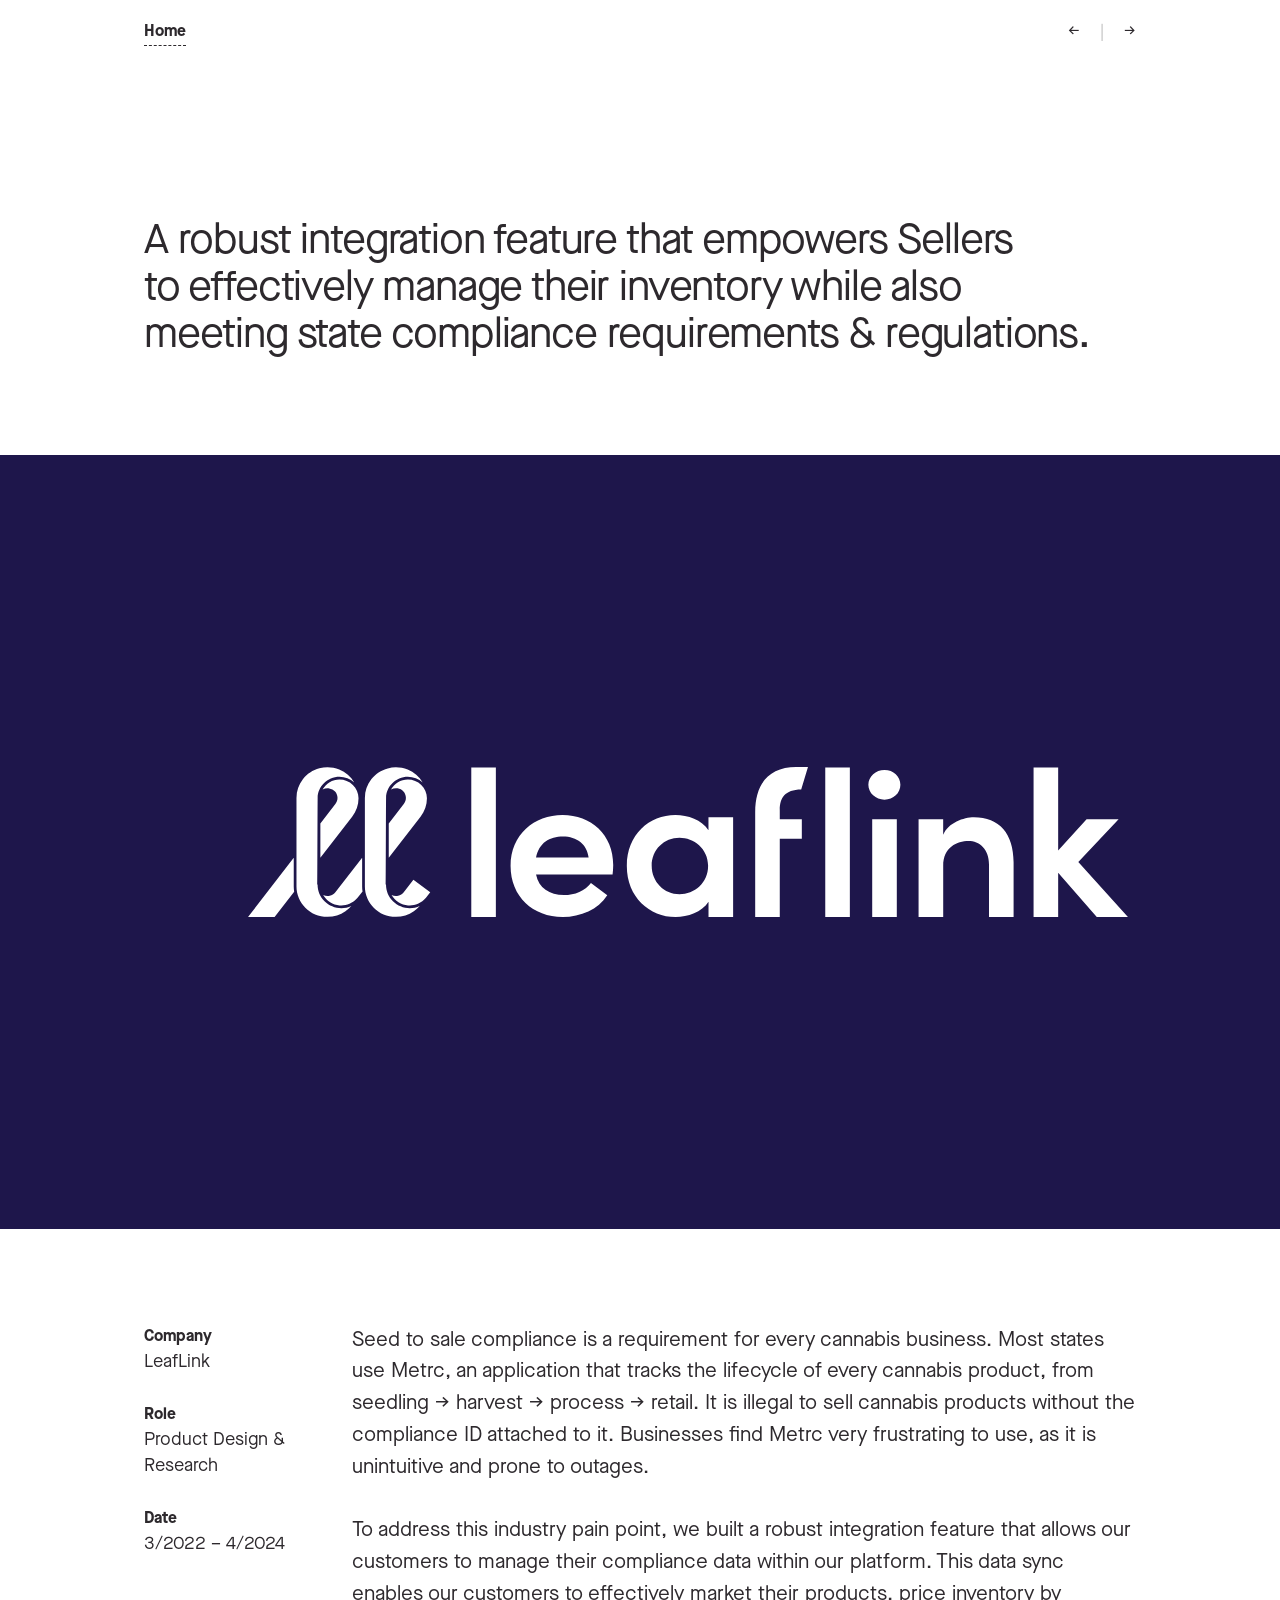
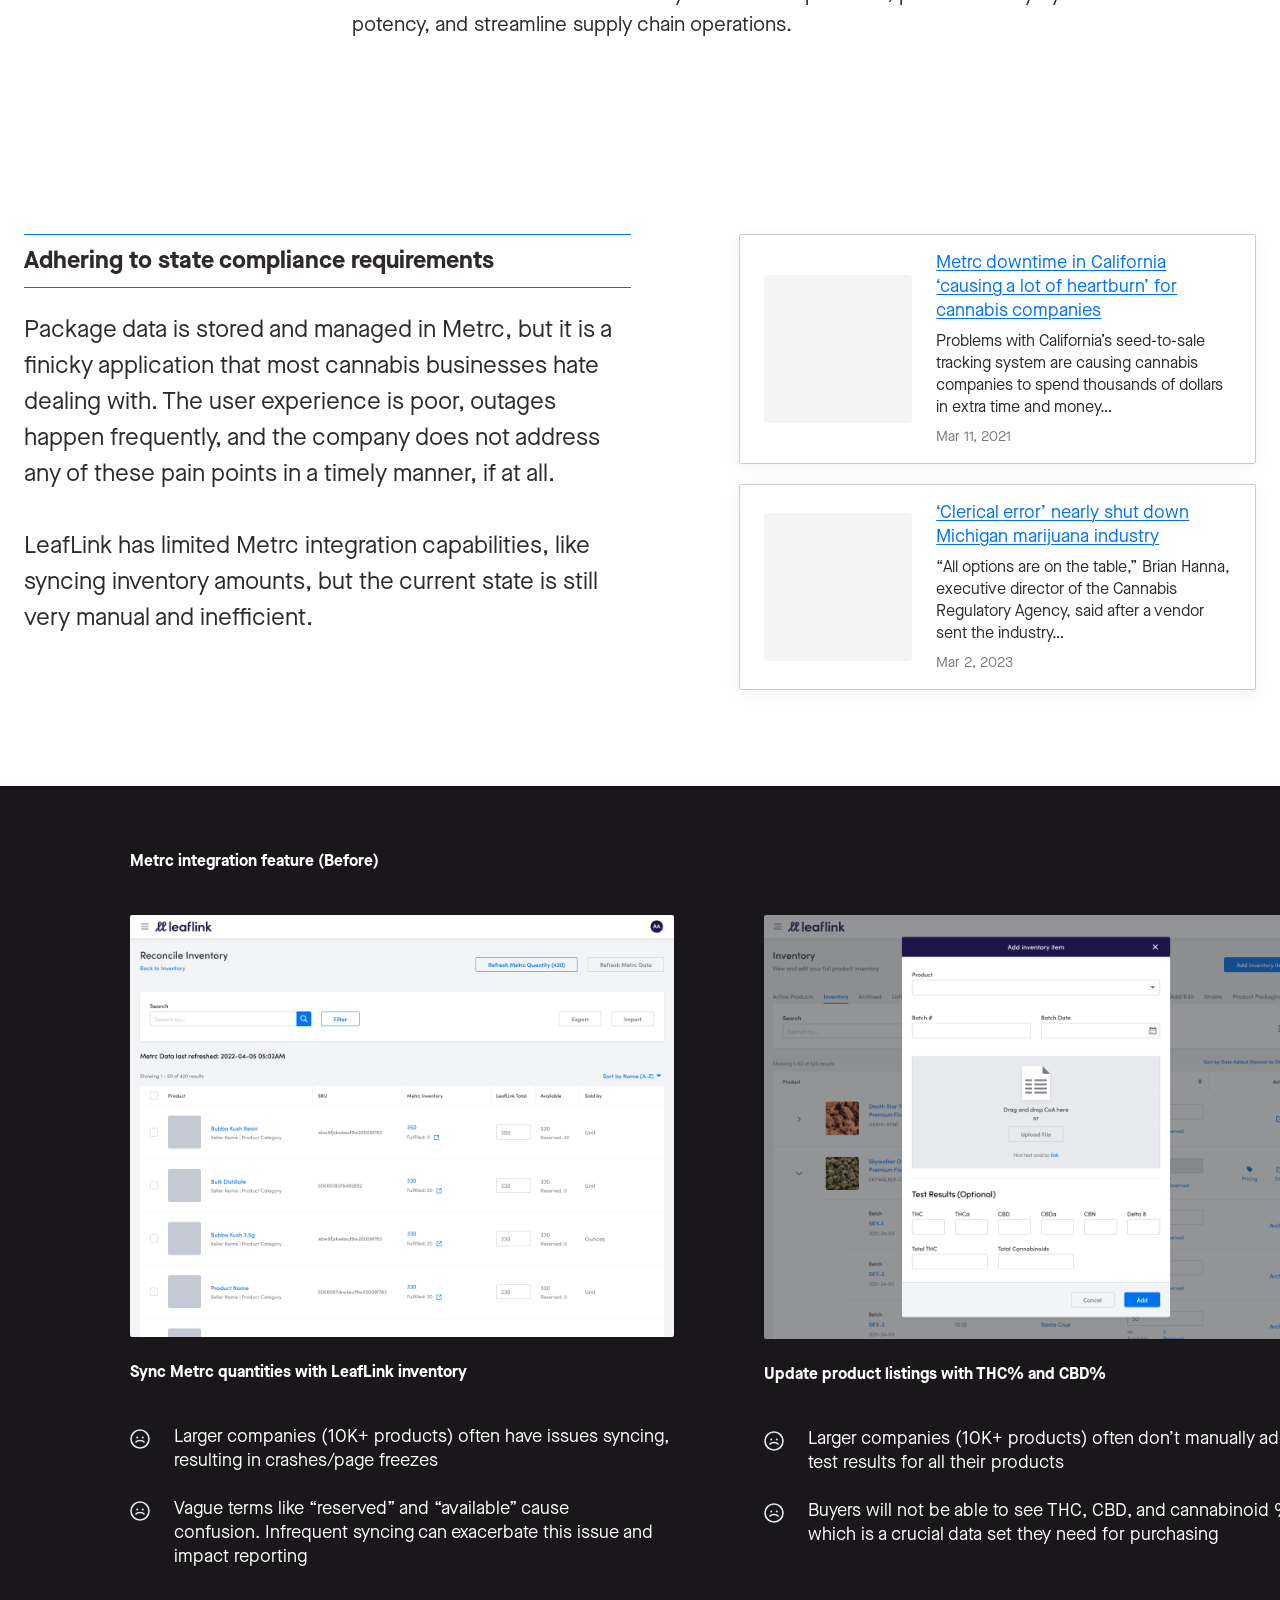
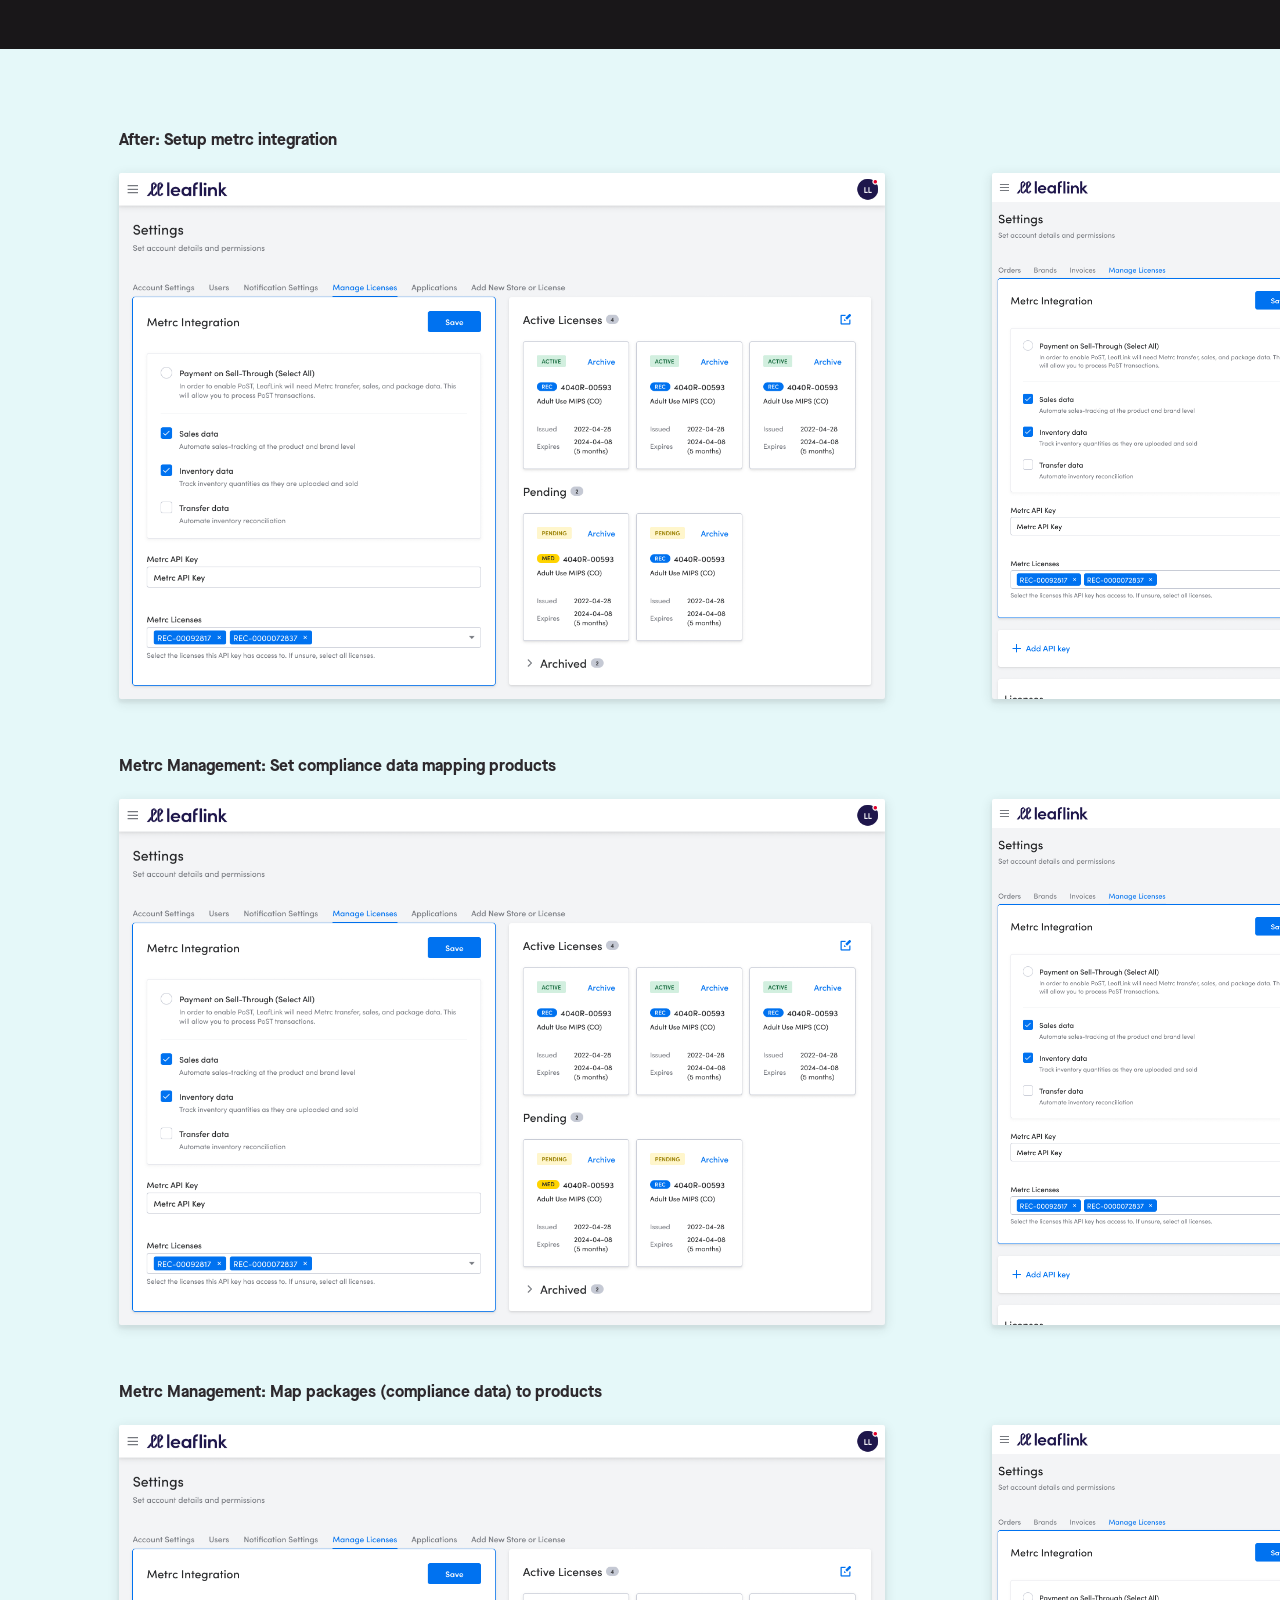
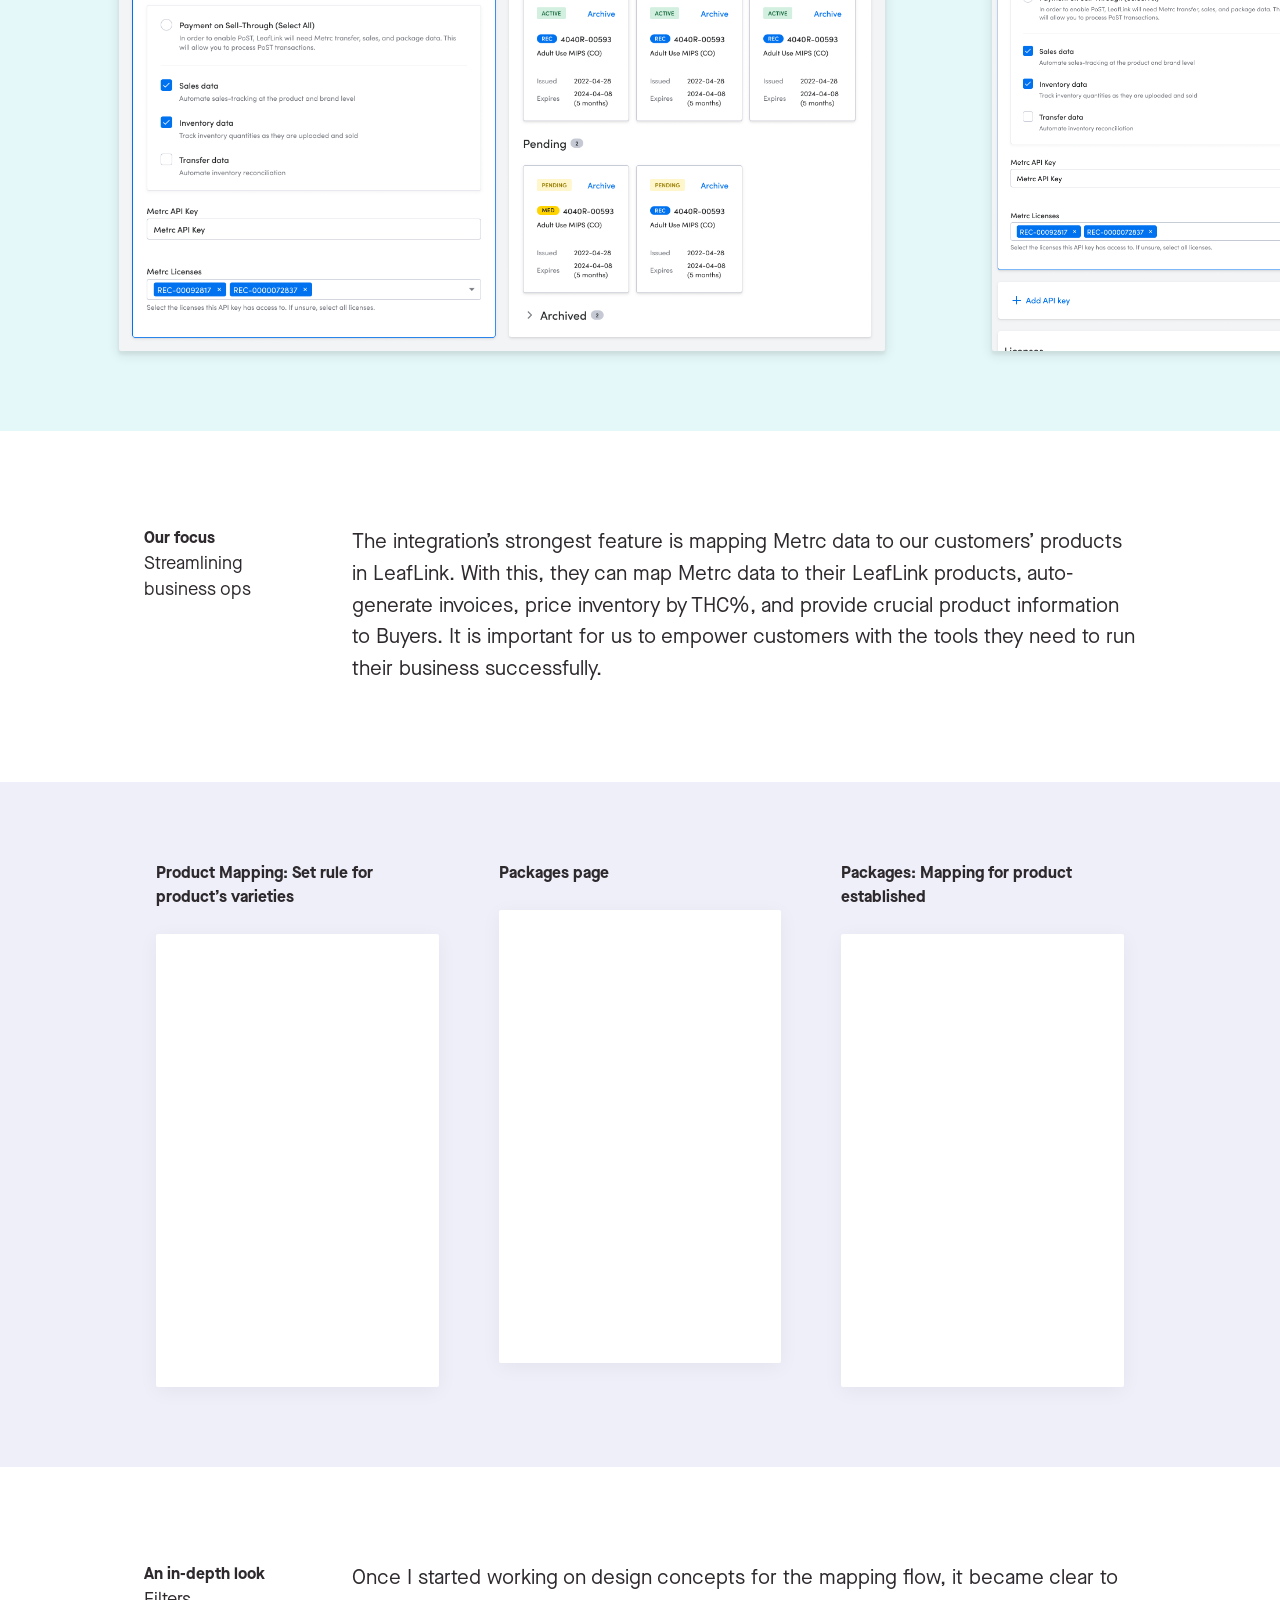
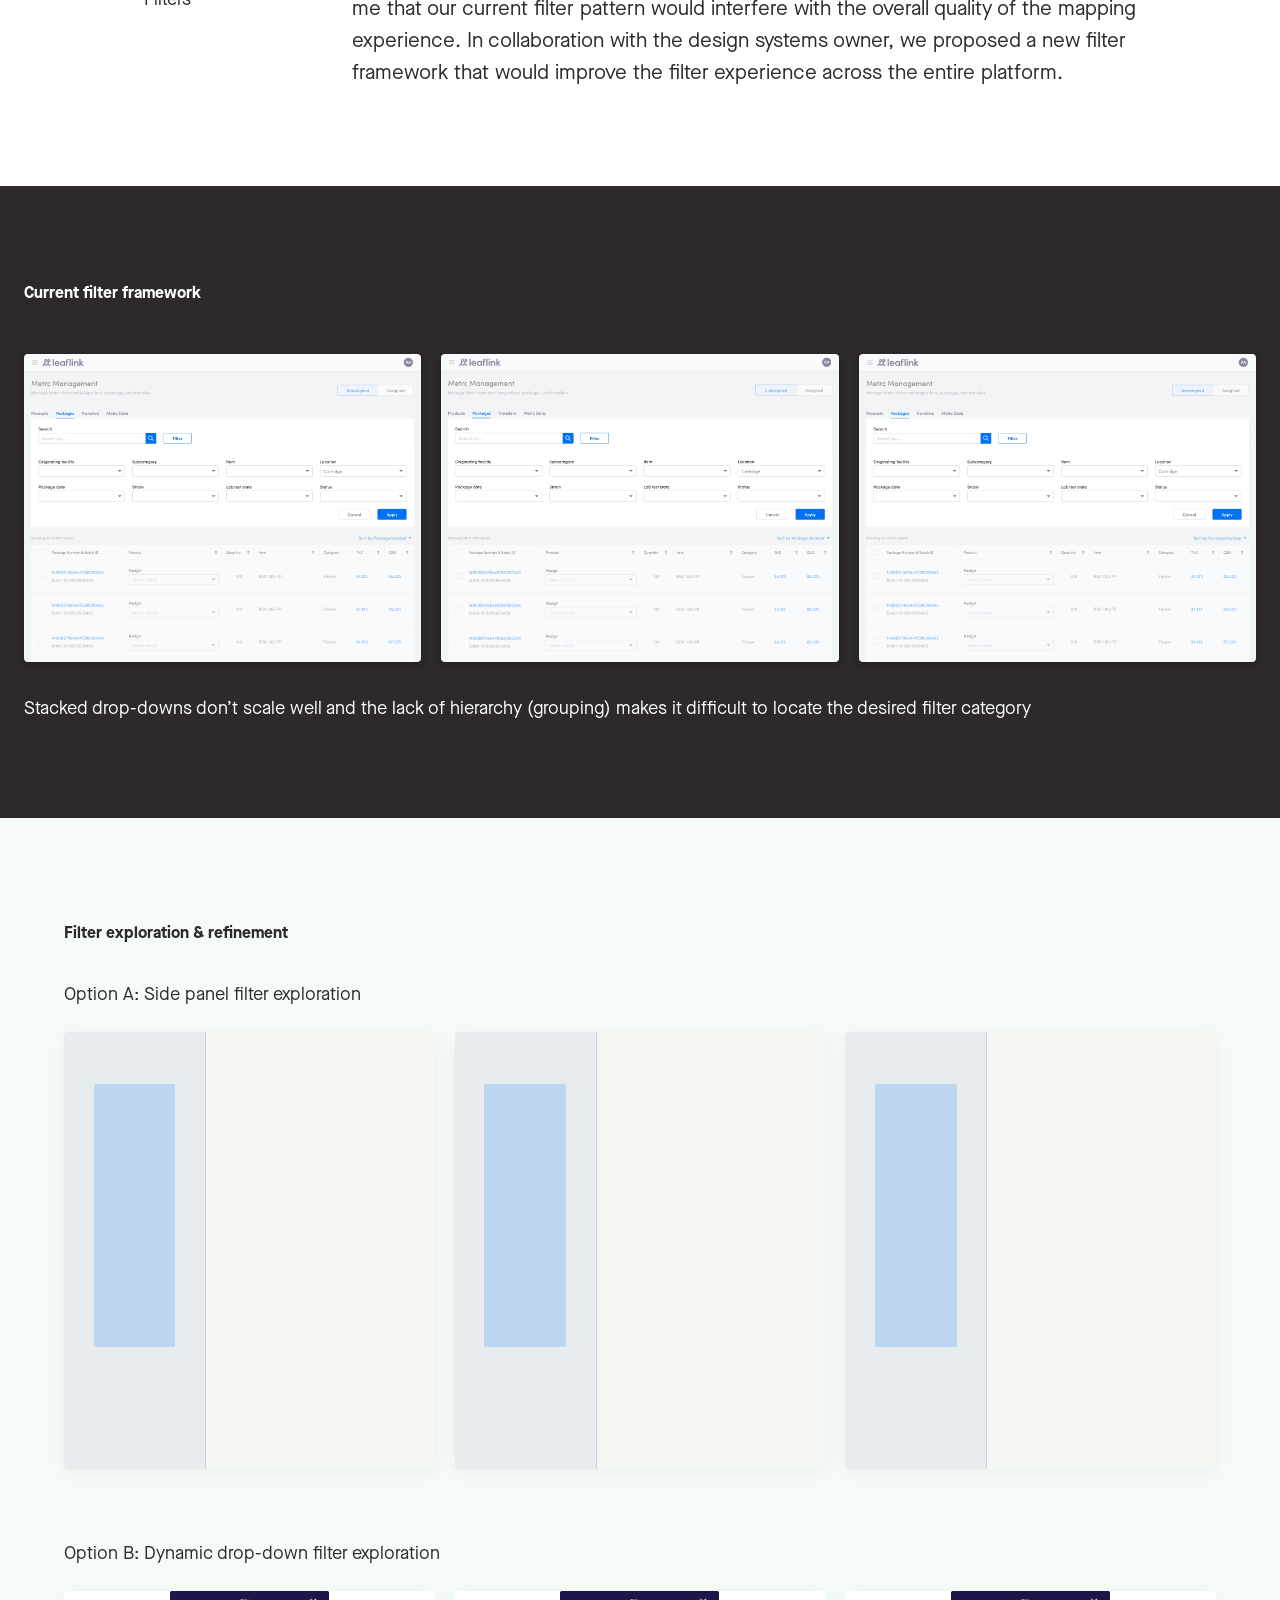
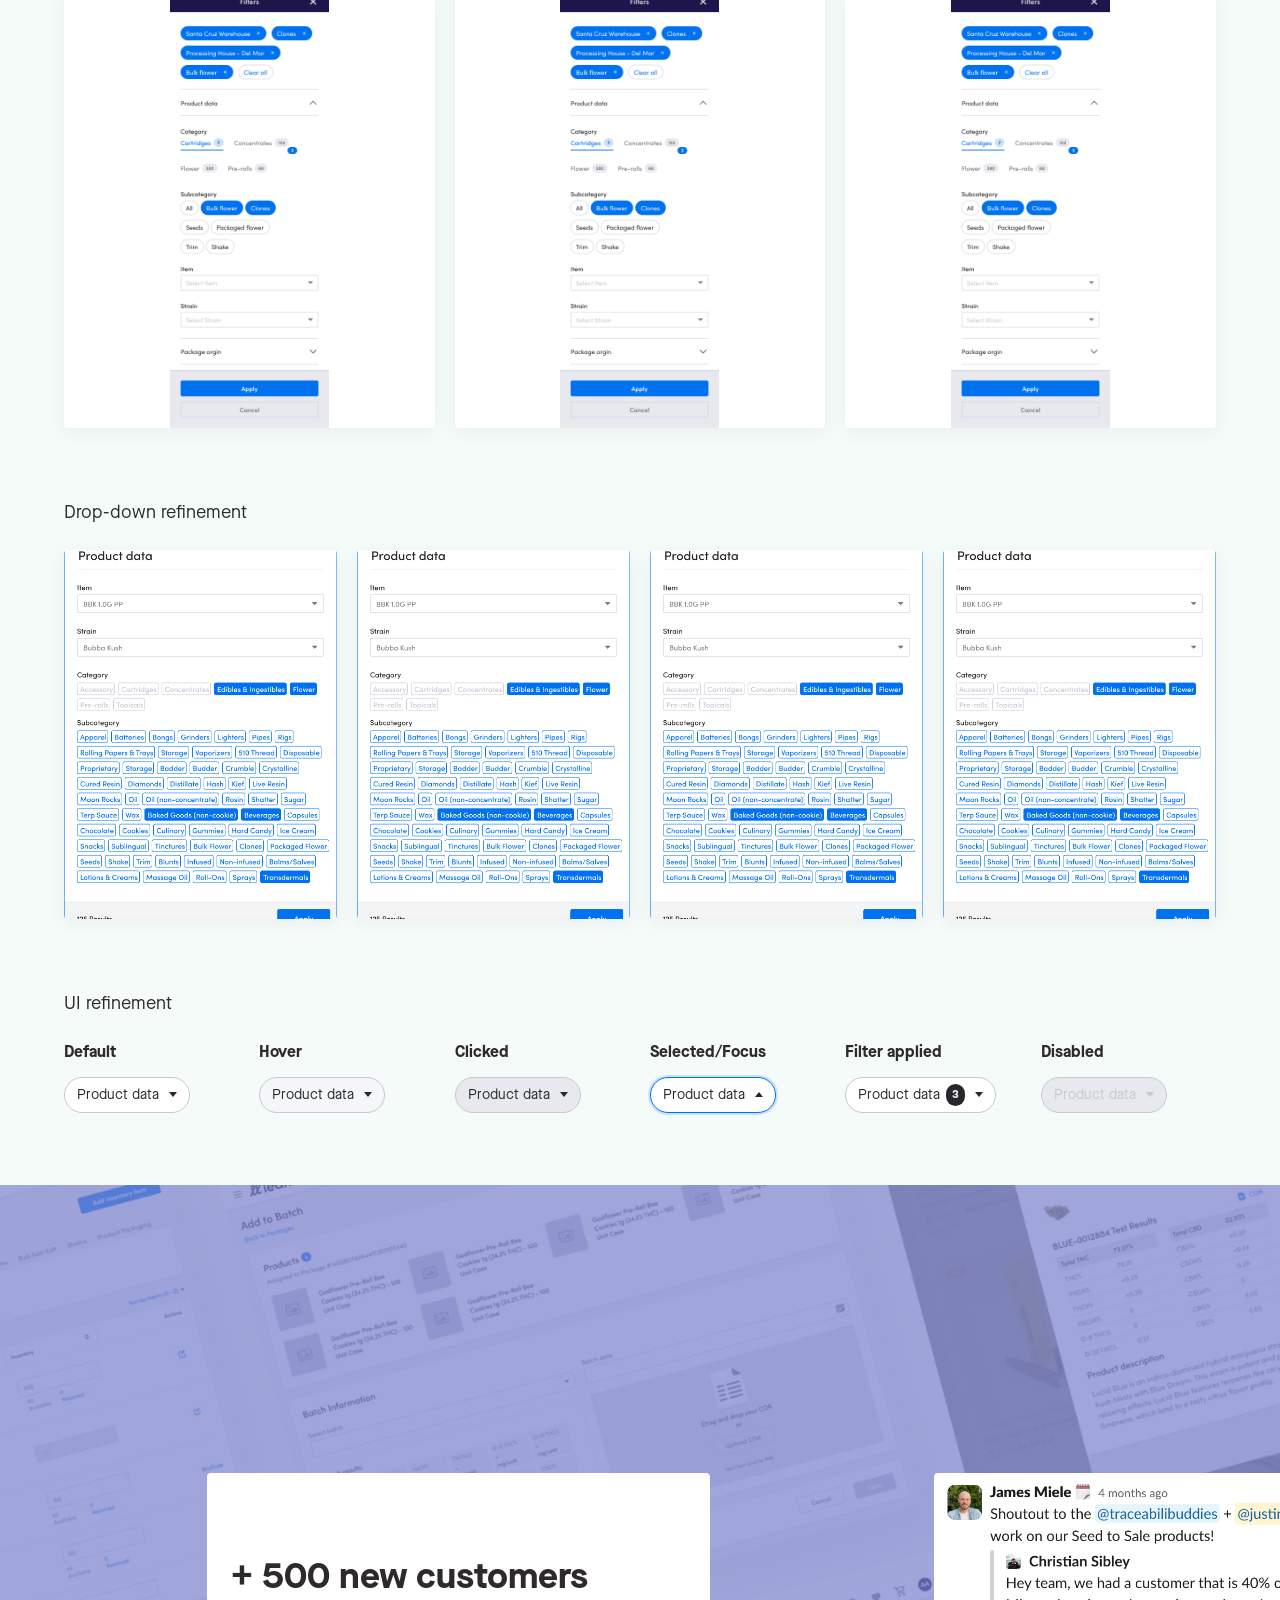
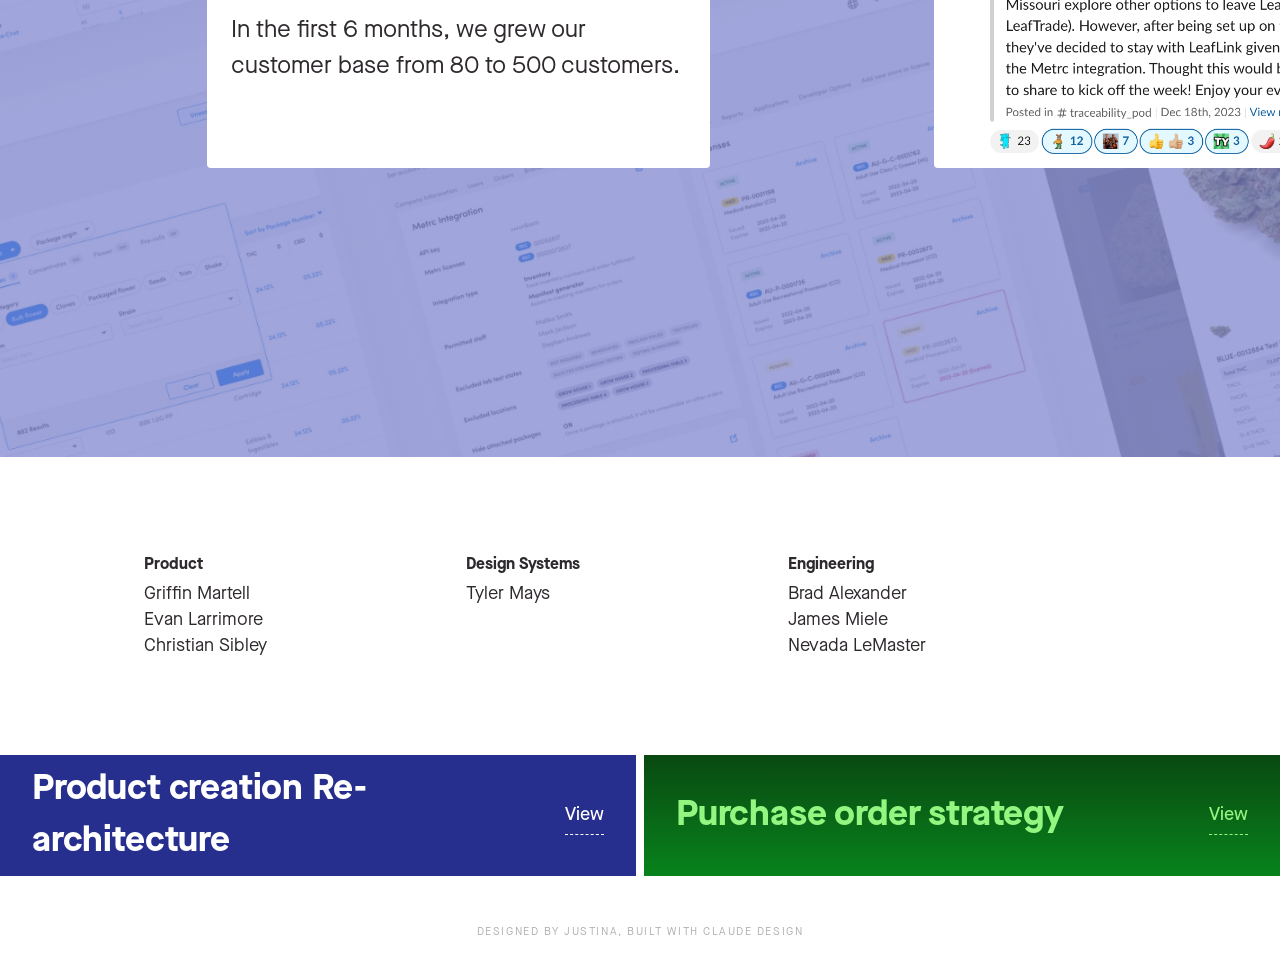
==== compliance-hub.html @ e6b2cacc "restore grid.css and externalize inlined case-study images grid.css was referenced by the case-study" ====
<!doctype html>
<html lang="en">
<head>
<meta charset="utf-8" />
<meta name="viewport" content="width=device-width,initial-scale=1"/>
<title>Justina — Compliance integration hub case study</title>
<style>
@font-face { font-family: "Maison Neue"; src: url("./assets/fonts/MaisonNeue-Book.otf") format("opentype"); font-weight: 400; font-style: normal; font-display: swap; }
@font-face { font-family: "Maison Neue"; src: url("./assets/fonts/MaisonNeue-BookItalic.otf") format("opentype"); font-weight: 400; font-style: italic; font-display: swap; }
@font-face { font-family: "Maison Neue"; src: url("./assets/fonts/MaisonNeue-Medium.otf") format("opentype"); font-weight: 500; font-style: normal; font-display: swap; }
@font-face { font-family: "Maison Neue"; src: url("./assets/fonts/MaisonNeue-Demi.otf") format("opentype"); font-weight: 600; font-style: normal; font-display: swap; }
@font-face { font-family: "Maison Neue"; src: url("./assets/fonts/MaisonNeue-Bold.otf") format("opentype"); font-weight: 700; font-style: normal; font-display: swap; }
@font-face { font-family: "Maison Neue"; src: url("./assets/fonts/MaisonNeue-BoldItalic.otf") format("opentype"); font-weight: 700; font-style: italic; font-display: swap; }

:root {
  --ink: rgb(45, 41, 45);
  --paper: #ffffff;
  --paper-cool: rgb(247, 247, 247);
  --leaflink: rgb(30, 22, 75);
  --leaflink-2: rgb(38, 46, 142);
  --dark: rgb(25, 23, 25);
  --aqua: rgba(204, 241, 244, 0.5);
  --lavender: rgba(214, 216, 240, 0.4);
  --mint: rgb(244, 251, 249);
  --shopify-1: rgb(9, 73, 17);
  --shopify-2: rgb(8, 131, 28);
  --shopify-text: rgb(147, 246, 128);
  --rule-soft: rgb(227, 227, 227);
  --muted: rgb(178, 178, 178);
  --shadow-image: 0 3px 12px 1px rgba(38, 38, 38, 0.1), 0 3px 3px 1px rgba(38, 38, 38, 0.05);
  --shadow-soft: 0 4px 20px 0 rgba(0,0,0,0.05);
}

* { box-sizing: border-box; }
html, body { margin: 0; padding: 0; background: var(--paper); color: var(--ink); font-family: "Maison Neue", "Helvetica Neue", Helvetica, Arial, sans-serif; font-size: 16px; line-height: 1.5; -webkit-font-smoothing: antialiased; }
img { display: block; max-width: 100%; }
a { color: inherit; text-decoration: none; }

/* ── Nav ── */
.nav { position: sticky; top: 0; z-index: 10; height: 64px; display: flex; align-items: center; justify-content: space-between; padding: 0 32px; background: rgba(255,255,255,0.92); backdrop-filter: saturate(1.2) blur(10px); -webkit-backdrop-filter: saturate(1.2) blur(10px); }
.nav__home { font-weight: 700; font-size: 16px; line-height: 24px; position: relative; }
.nav__home::after { content: ""; position: absolute; left: 0; right: 0; bottom: -2px; border-bottom: 1px dashed var(--ink); }
.nav__arrows { display: flex; gap: 20px; font-size: 16px; }
.nav__arrows .sep { color: var(--muted); }

/* ── Hero ── */
.hero { padding: 136px 173px; max-width: 1376px; margin: 0 auto; }
.hero__copy { max-width: 1027px; font-weight: 400; font-size: 56px; line-height: 72px; letter-spacing: -0.005em; margin: 0; text-wrap: pretty; }

/* ── Company band (LeafLink dark purple) ── */
.company { width: 1376px; max-width: 100%; margin: 0 auto; height: 774px; background: var(--leaflink); display: flex; align-items: center; justify-content: center; }
.company__lockup { width: 892px; max-width: 64%; height: auto; display: block; }

/* ── Project description ── */
.project-desc { padding: 136px 242px 136px 242px; padding-right: 259px; }
.project-desc__grid { display: grid; grid-template-columns: 155px 678px; column-gap: 106px; max-width: 939px; }
.project-desc__meta { display: flex; flex-direction: column; gap: 28px; }
.meta-block__title { font-weight: 700; font-size: 16px; line-height: 24px; margin: 0; }
.meta-block__value { font-size: 18px; line-height: 26px; margin: 0; }
.project-desc__copy { font-size: 24px; line-height: 36px; width: 678px; max-width: 100%; margin: 0; text-wrap: pretty; white-space: pre-line; }

/* ── Articles + Desc (2-col: copy block + 2 stacked article cards) ── */
.articles { padding: 100px 64px 96px; background: var(--paper); }
.articles__inner { display: grid; grid-template-columns: 644fr 548fr; gap: 108px; max-width: 1300px; margin: 0 auto; }
.articles__copy { display: flex; flex-direction: column; gap: 24px; }
.articles__heading { font-weight: 700; font-size: 24px; line-height: 36px; margin: 0; padding: 8px 0; border-top: 1px solid rgb(0,114,240); border-bottom: 1px solid rgb(0,114,240); color: var(--ink); }
.articles__body { font-size: 24px; line-height: 36px; margin: 0; color: var(--ink); white-space: pre-line; text-wrap: pretty; }
.articles__cards { display: flex; flex-direction: column; gap: 20px; }
.articles__card { display: grid; grid-template-columns: 148px 1fr; gap: 24px; padding: 16px 24px; border: 1px solid rgb(204,204,204); border-radius: 2px; box-shadow: 0 4px 20px rgba(0,0,0,0.05); align-items: center; background: var(--paper); }
.articles__thumb { width: 148px; height: 148px; border-radius: 4px; background-position: center; background-size: cover; background-repeat: no-repeat; background-color: rgb(244,244,244); }
.articles__text { display: flex; flex-direction: column; gap: 8px; min-width: 0; }
.articles__title { font-size: 18px; line-height: 24px; color: rgb(0,114,240); text-decoration: underline; text-decoration-thickness: 1px; text-underline-offset: 2px; margin: 0; }
.articles__excerpt { font-size: 16px; line-height: 22px; color: rgb(45,41,45); margin: 0; }
.articles__date { font-size: 14px; line-height: 20px; color: rgb(120,120,120); margin: 0; }

/* ── Current state workflow (dark band, two before-screens with bullets) ── */
.before { background: var(--dark); color: rgb(255,255,255); padding: 64px 130px 80px; }
.before__title { font-weight: 700; font-size: 16px; line-height: 24px; margin: 0 0 41px; color: rgb(255,255,255); }
.before__grid { display: grid; grid-template-columns: 544px 544px; gap: 90px; }
.before__col { display: flex; flex-direction: column; }
.before__shot { width: 544px; height: 422px; border-radius: 2px; background-size: cover; background-position: top center; background-color: rgba(255,255,255,0.04); }
.before__shot--tall { height: 424px; }
.before__caption { margin-top: 24px; font-weight: 700; font-size: 16px; line-height: 24px; color: rgb(255,255,255); }
.before__bullets { margin: 24px 0 0; padding: 0; list-style: none; display: flex; flex-direction: column; gap: 24px; }
.before__bullet { display: grid; grid-template-columns: 20px 500px; gap: 24px; align-items: start; }
.before__bullet svg { width: 20px; height: 20px; margin-top: 4px; color: rgb(230,232,246); }
.before__bullet p { margin: 0; font-size: 18px; line-height: 24px; color: rgb(255,255,255); text-wrap: pretty; }

/* ── After / mockups (light aqua) ── */
.after { background: var(--aqua); padding: 80px 119px; display: flex; flex-direction: column; gap: 56px; }
.after__row { display: flex; flex-direction: column; gap: 20px; }
.after__caption { font-weight: 700; font-size: 16px; line-height: 24px; margin: 0; }
.after__shots { display: grid; grid-template-columns: 766px 329px; gap: 107px; }
.after__shot { border-radius: 2px; background-size: cover; background-position: top center; box-shadow: var(--shadow-image); background-color: var(--paper); }
.after__shot--main { width: 766px; height: 526px; }
.after__shot--side { width: 329px; height: 526px; }

/* ── Focus blurb (asymmetric meta + copy) ── */
.focus { padding: 136px 207px 112px; }
.focus__grid { display: grid; grid-template-columns: 150px 678px; column-gap: 137px; }
.focus__copy { font-size: 24px; line-height: 36px; margin: 0; width: 678px; text-wrap: pretty; }

/* ── Traceability screens (3-up, lavender bg) ── */
.trace { background: var(--lavender); padding: 80px 156px; }
.trace__grid { display: grid; grid-template-columns: repeat(3, 1fr); gap: 60px; }
.trace__col { display: flex; flex-direction: column; gap: 24px; }
.trace__caption { font-weight: 700; font-size: 16px; line-height: 24px; margin: 0; }
.trace__shot { width: 100%; aspect-ratio: 504 / 807; border-radius: 2px; background-size: cover; background-position: top center; background-color: var(--paper); box-shadow: var(--shadow-soft); }

/* ── Filters v2 blurb ── */
.filters-blurb { padding: 136px 250px 136px 250px; }
.filters-blurb__grid { display: grid; grid-template-columns: 124px 678px; column-gap: 137px; max-width: 939px; }
.filters-blurb__copy { font-size: 24px; line-height: 36px; width: 678px; margin: 0; text-wrap: pretty; }

/* ── "Old poopy filters" — dark band with 3 small screens ── */
.oldfilters { background: var(--ink); color: rgb(255,255,255); padding: 88px 97px 96px; }
.oldfilters__title { font-weight: 700; font-size: 16px; line-height: 24px; margin: 0 0 48px; color: rgb(255,255,255); }
.oldfilters__grid { display: grid; grid-template-columns: repeat(3, 1fr); gap: 20px; }
.oldfilters__shot { aspect-ratio: 648 / 503; background: var(--paper) center / cover no-repeat url('assets/compliance/old-filter.png'); border-radius: 4px; box-shadow: 0 2px 8px rgba(0,0,0,0.3); overflow: hidden; }
.oldfilters__caption { font-size: 18px; line-height: 26px; margin: 34px 0 0; color: rgb(255,255,255); max-width: 1245px; }

/* ── Filter exploration (mint band, 3 sub-rows) ── */
.exploration { background: var(--mint); padding: 104px 64px 0; }
.exploration__title { font-weight: 700; font-size: 16px; line-height: 24px; margin: 0 0 36px; }
.exploration__row { padding: 0 0 72px; }
.exploration__row-title { font-size: 18px; line-height: 26px; margin: 0 0 24px; }
.exploration__shots { display: grid; grid-template-columns: repeat(3, 1fr); gap: 20px; }
.exploration__shot { aspect-ratio: 425 / 501; background: var(--paper); border-radius: 4px; box-shadow: var(--shadow-soft); background-position: center; background-size: cover; background-repeat: no-repeat; }
.exploration__shot--side { background-color: rgb(245,247,243); position: relative; overflow: hidden; }
.exploration__shot--side::before { content: ""; position: absolute; left: 0; top: 0; bottom: 0; width: 38%; background: rgba(0,68,144,0.06); border-right: 1px solid rgba(0,68,144,0.15); }
.exploration__shot--side::after { content: ""; position: absolute; left: 8%; top: 12%; width: 22%; height: 60%; background: rgba(0,114,240,0.18); border-radius: 2px; }
.exploration__shot--dropdown { background-image: url('assets/compliance/dropdown-filter.png'); background-size: contain; background-color: var(--paper); }
.exploration__filters { display: grid; grid-template-columns: repeat(4, 1fr); gap: 20px; }
.exploration__filter { aspect-ratio: 305 / 412; background: var(--paper) center / cover no-repeat url('assets/compliance/filter-menu.png'); border-radius: 4px; box-shadow: var(--shadow-soft); }
.ui-states { display: grid; grid-template-columns: repeat(6, 1fr); gap: 20px; align-items: start; }
.ui-state { display: flex; flex-direction: column; gap: 12px; }
.ui-state__title { font-weight: 700; font-size: 16px; line-height: 24px; margin: 0; }
.ui-pill { height: 36px; padding: 0 12px; border-radius: 100px; background: var(--paper); border: 1px solid rgb(197,201,212); display: inline-flex; align-items: center; gap: 6px; font-size: 14px; line-height: 20px; color: rgb(39,40,42); width: max-content; }
.ui-pill__caret { width: 0; height: 0; border-left: 4px solid transparent; border-right: 4px solid transparent; border-top: 5px solid rgb(39,40,42); margin-left: 4px; }
.ui-pill__caret--up { border-top: 0; border-bottom: 5px solid rgb(39,40,42); }
.ui-pill__badge { background: rgb(39,40,42); color: rgb(255,255,255); font-size: 11px; font-weight: 700; padding: 1px 6px; border-radius: 100px; }
.ui-pill--hover { background: rgb(245,246,248); }
.ui-pill--clicked { background: rgb(232,233,238); }
.ui-pill--selected { border-color: rgb(0,114,240); box-shadow: 0 0 0 2px rgba(0,114,240,0.18); }
.ui-pill--disabled { background: rgb(232,233,238); color: rgb(197,201,212); }
.ui-pill--disabled .ui-pill__caret { border-top-color: rgb(197,201,212); }

/* ── Outcome / NextSteps band ── */
.outcome { width: 100%; height: 872px; background: linear-gradient(rgba(120,127,204,0.7), rgba(120,127,204,0.7)), url('assets/compliance/nextsteps-bg.jpg') center / cover no-repeat; padding: 288px 207px; display: grid; grid-template-columns: 503px 504px; gap: 224px; }
.outcome__card { background: rgb(255,255,255); border-radius: 4px; padding: 24px; height: 295px; display: flex; flex-direction: column; gap: 12px; justify-content: center; }
.outcome__card-title { font-weight: 700; font-size: 36px; line-height: 44px; margin: 0; }
.outcome__card-body { font-size: 24px; line-height: 36px; margin: 0; text-wrap: pretty; }
.outcome__shot { width: 504px; height: 295px; border-radius: 4px; background: url('assets/compliance/trace-shoutout.png') center / cover no-repeat; }

/* ── Team band ── */
.team { background: var(--paper); padding: 80px 207px; }
.team__grid { display: grid; grid-template-columns: 242px 242px 242px; gap: 80px; }
.team-block__title { font-weight: 700; font-size: 16px; line-height: 24px; margin: 0 0 4px; }
.team-block__body { font-size: 18px; line-height: 26px; margin: 0; white-space: pre-line; }

/* ── Project nav ── */
.projectnav { display: grid; grid-template-columns: 1fr 1fr; gap: 8px; }
.projectnav__card { height: 121px; padding: 0 32px; display: flex; align-items: center; justify-content: space-between; overflow: hidden; }
.projectnav__card--leaflink { background: var(--leaflink-2); color: rgb(255,255,255); }
.projectnav__card--shopify { background: linear-gradient(var(--shopify-1) 0%, var(--shopify-2) 100%); color: var(--shopify-text); }
.projectnav__title { font-weight: 700; font-size: 36px; line-height: 52px; letter-spacing: -0.005em; margin: 0; }
.projectnav__cta { font-weight: 500; font-size: 18px; line-height: 32px; position: relative; }
.projectnav__cta::after { content: ""; position: absolute; left: 0; right: 0; bottom: -4px; border-bottom: 1px dashed currentColor; }

.footer { text-align: center; font-size: 11px; letter-spacing: 0.14em; text-transform: uppercase; color: var(--muted); padding: 48px 32px 32px; }
</style>
<link rel="stylesheet" href="grid.css"/>
</head>
<body>

<nav class="nav" aria-label="Primary">
  <a class="nav__home" href="index.html">Home</a>
  <div class="nav__arrows">
    <a href="shopify.html" aria-label="Previous project">←</a>
    <span class="sep">|</span>
    <a href="product-creation.html" aria-label="Next project">→</a>
  </div>
</nav>

<header class="hero">
  <p class="hero__copy">A robust integration feature that empowers Sellers to effectively manage their inventory while also meeting state compliance requirements &amp; regulations.</p>
</header>

<section class="company" aria-label="LeafLink">
  <img class="company__lockup" src="data:image/svg+xml;utf8,%3Csvg%20width%3D%22892%22%20height%3D%22152%22%20viewBox%3D%220%200%20892%20152%22%20fill%3D%22none%22%20xmlns%3D%22http%3A%2F%2Fwww.w3.org%2F2000%2Fsvg%22%3E%20%3Cg%20clip-path%3D%22url(%23clip0_158_2043)%22%3E%20%3Cpath%20d%3D%22M226.306%200.438538H251.223V152H226.306V0.438538Z%22%20fill%3D%22white%22%3E%3C%2Fpath%3E%20%3Cpath%20d%3D%22M369.546%20108.963H291.94C294.719%20122.742%20305.484%20129.741%20320.319%20129.741C331.279%20129.741%20341.6%20125.499%20347.62%20117.448L364.171%20129.955C354.928%20144.37%20337.298%20152%20319.024%20152C288.933%20152%20266.145%20131.227%20266.145%20100.275C266.145%2068.6882%20290.222%2048.7537%20318.813%2048.7537C347.62%2048.7537%20370.191%2068.4854%20370.191%2099.4204C370.162%20102.611%20369.946%20105.797%20369.546%20108.963V108.963ZM345.252%2091.7908C343.746%2078.2252%20333.213%2070.3819%20319.241%2070.3819C305.696%2070.3819%20294.952%2076.7399%20291.94%2091.7908H345.252Z%22%20fill%3D%22white%22%3E%3C%2Fpath%3E%20%3Cpath%20d%3D%22M491.739%2050.8803V152H466.8V136.527C459.925%20147.122%20445.735%20152%20433.452%20152C407.013%20152%20383.986%20131.863%20383.986%20100.275C383.986%2068.4854%20406.774%2048.7537%20433.219%2048.7537C445.902%2048.7537%20459.897%2053.6318%20466.75%2064.0184V50.8639L491.739%2050.8803ZM466.372%20100.062C466.372%2082.6758%20451.755%2071.6535%20437.354%2071.6535C421.875%2071.6535%20409.191%2083.5254%20409.191%20100.062C409.191%20116.598%20421.875%20128.892%20437.354%20128.892C452.616%20128.892%20466.372%20117.448%20466.372%20100.062Z%22%20fill%3D%22white%22%3E%3C%2Fpath%3E%20%3Cpath%20d%3D%22M539.033%2044.3087V53.0016H561.387V72.7333H539.033V152H514.116V45.5803C514.116%2017.1721%20527.85%200%20555.801%200H567.629L560.748%2022.8943C543.757%2022.8943%20538.816%2032.223%20539.033%2044.3087Z%22%20fill%3D%22white%22%3E%3C%2Fpath%3E%20%3Cpath%20d%3D%22M585.142%200.449402H610.075V152H585.142V0.449402Z%22%20fill%3D%22white%22%3E%3C%2Fpath%3E%20%3Cpath%20d%3D%22M628.845%2018.0216C628.845%209.32864%20636.371%202.97064%20645.186%202.97064C654.212%202.97064%20661.304%209.32864%20661.304%2018.0216C661.304%2026.5007%20654.212%2033.0725%20645.186%2033.0725C636.393%2033.0725%20628.845%2026.5007%20628.845%2018.0216ZM632.736%2053.0015H657.675V152H632.736V53.0015Z%22%20fill%3D%22white%22%3E%3C%2Fpath%3E%20%3Cpath%20d%3D%22M776.065%2096.4661V152H751.132V98.7901C751.132%2083.1034%20741.456%2075.0462%20730.279%2075.0462C718.885%2075.0462%20704.712%2081.196%20704.712%20100.259V151.984H679.745V53.0015H704.678V68.6882C709.836%2056.3888%20725.532%2050.8803%20735.848%2050.8803C761.665%2050.8803%20776.065%2067.6249%20776.065%2096.4661Z%22%20fill%3D%22white%22%3E%3C%2Fpath%3E%20%3Cpath%20d%3D%22M860.379%20152L821.251%20107.056V152H796.318V0.438538H821.251V84.5834L850.058%2053.0016H882.522L841.676%2096.247L891.976%20152H860.379Z%22%20fill%3D%22white%22%3E%3C%2Fpath%3E%20%3Cpath%20d%3D%22M46.326%20121.098V92.0485L0%20151.956H26.9175L46.7596%20126.299C46.4733%20124.58%2046.3284%20122.84%2046.326%20121.098V121.098Z%22%20fill%3D%22white%22%3E%3C%2Fpath%3E%20%3Cpath%20d%3D%22M94.591%20143.055C88.1864%20143.029%2082.0538%20140.499%2077.538%20136.02C73.0223%20131.541%2070.4922%20125.479%2070.5025%20119.163C70.5025%20118.971%2070.5637%2043.5248%2070.5637%2031.3021C70.5859%2020.066%2080.2013%209.86582%2092.6512%209.86582C98.2297%209.86244%20103.602%2011.9444%20107.686%2015.6922C104.205%209.80557%2098.8533%205.21438%2092.4598%202.62892C86.0663%200.0434579%2078.987%20-0.392148%2072.3172%201.3895C65.6474%203.17114%2059.7589%207.07073%2055.5627%2012.4849C51.3665%2017.8991%2049.0966%2024.5261%2049.1042%2031.3405V120.988C49.1042%20137.201%2062.6491%20151.868%2080.5514%20151.868C87.0697%20151.891%2093.4307%20149.896%2098.7373%20146.163C100.95%20144.636%20102.96%20142.841%20104.718%20140.819C101.55%20142.291%2098.0924%20143.054%2094.591%20143.055V143.055Z%22%20fill%3D%22white%22%3E%3C%2Fpath%3E%20%3Cpath%20d%3D%22M115.662%20121.032V91.9827L88.5168%20126.886C87.1098%20128.702%2085.107%20129.981%2082.8505%20130.502C80.594%20131.024%2078.2237%20130.757%2076.1447%20129.747C77.8506%20132.701%2080.2617%20135.201%2083.1689%20137.029C86.076%20138.856%2089.3914%20139.957%2092.8275%20140.235C96.2636%20140.513%2099.7166%20139.96%20102.887%20138.624C106.057%20137.289%20108.85%20135.21%20111.021%20132.57L116.079%20126.091C115.798%20124.419%20115.658%20122.727%20115.662%20121.032V121.032Z%22%20fill%3D%22white%22%3E%3C%2Fpath%3E%20%3Cpath%20d%3D%22M163.962%20143.055C157.557%20143.03%20151.424%20140.501%20146.908%20136.022C142.392%20131.542%20139.862%20125.479%20139.874%20119.163C139.874%20118.971%20139.935%2032.5628%20139.935%2031.3022C139.935%2020.077%20149.573%209.89325%20162.023%209.89325C167.592%209.89517%20172.954%2011.9769%20177.029%2015.7196C173.549%209.83504%20168.2%205.24493%20161.81%202.65898C155.419%200.0730196%20148.343%20-0.36474%20141.674%201.41338C135.006%203.19151%20129.117%207.08647%20124.919%2012.496C120.721%2017.9056%20118.446%2024.5284%20118.448%2031.3405V120.988C118.448%20137.201%20131.993%20151.868%20149.889%20151.868C156.41%20151.892%20162.773%20149.897%20168.081%20146.163C170.293%20144.635%20172.302%20142.839%20174.061%20140.819C170.902%20142.286%20167.454%20143.05%20163.962%20143.055Z%22%20fill%3D%22white%22%3E%3C%2Fpath%3E%20%3Cpath%20d%3D%22M167.624%20114.132L157.848%20126.881C156.442%20128.694%20154.443%20129.971%20152.19%20130.493C149.937%20131.016%20147.57%20130.752%20145.492%20129.747C147.199%20132.702%20149.61%20135.201%20152.518%20137.029C155.426%20138.856%20158.741%20139.957%20162.178%20140.235C165.614%20140.513%20169.068%20139.96%20172.238%20138.624C175.409%20137.289%20178.202%20135.21%20180.374%20132.57L184.682%20127.012L167.624%20114.132Z%22%20fill%3D%22white%22%3E%3C%2Fpath%3E%20%3Cpath%20d%3D%22M161.993%2012.7872C158.481%2012.7904%20155.036%2013.735%20152.026%2015.5201C149.017%2017.3053%20146.556%2019.8637%20144.908%2022.9217C146.92%2021.7402%20149.289%2021.2926%20151.602%2021.6567C153.915%2022.0208%20156.025%2023.1735%20157.564%2024.9141C159.104%2026.6547%20159.975%2028.8728%20160.027%2031.1819C160.078%2033.491%20159.307%2035.7448%20157.847%2037.5506L142.651%2057.2055V91.9224L174.86%2050.3926C179.077%2045.0155%20181.359%2038.4069%20181.346%2031.6091C181.28%2026.5918%20179.212%2021.8023%20175.589%2018.279C171.966%2014.7557%20167.081%2012.7825%20161.993%2012.7872V12.7872Z%22%20fill%3D%22white%22%3E%3C%2Fpath%3E%20%3Cpath%20d%3D%22M92.6513%2012.7873C89.1431%2012.7944%2085.7027%2013.7409%2082.6975%2015.5259C79.6923%2017.3108%2077.235%2019.867%2075.5882%2022.9218C77.6006%2021.7469%2079.9668%2021.3045%2082.2757%2021.6713C84.5846%2022.0382%2086.6902%2023.191%2088.2267%2024.9297C89.7632%2026.6683%2090.6335%2028.8829%2090.6863%2031.1885C90.7392%2033.4942%2089.9713%2035.7453%2088.5161%2037.5506L73.3149%2057.2056V91.9225L105.524%2050.3927C109.735%2045.0133%20112.011%2038.405%20111.993%2031.6092C111.927%2026.5938%20109.86%2021.806%20106.24%2018.283C102.62%2014.7599%2097.7375%2012.7855%2092.6513%2012.7873V12.7873Z%22%20fill%3D%22white%22%3E%3C%2Fpath%3E%20%3C%2Fg%3E%20%3Cdefs%3E%20%3CclipPath%20id%3D%22clip0_158_2043%22%3E%20%3Crect%20width%3D%22892%22%20height%3D%22152%22%20fill%3D%22white%22%3E%3C%2Frect%3E%20%3C%2FclipPath%3E%20%3C%2Fdefs%3E%20%3C%2Fsvg%3E" alt="LeafLink" />
</section>

<section class="project-desc">
  <div class="project-desc__grid">
    <div class="project-desc__meta">
      <div><p class="meta-block__title">Company</p><p class="meta-block__value">LeafLink</p></div>
      <div><p class="meta-block__title">Role</p><p class="meta-block__value">Product Design &amp; Research</p></div>
      <div><p class="meta-block__title">Date</p><p class="meta-block__value">3/2022 – 4/2024</p></div>
    </div>
    <p class="project-desc__copy">Seed to sale compliance is a requirement for every cannabis business. Most states use Metrc, an application that tracks the lifecycle of every cannabis product, from seedling → harvest → process → retail. It is illegal to sell cannabis products without the compliance ID attached to it. Businesses find Metrc very frustrating to use, as it is unintuitive and prone to outages.

To address this industry pain point, we built a robust integration feature that allows our customers to manage their compliance data within our platform. This data sync enables our customers to effectively market their products, price inventory by potency, and streamline supply chain operations.</p>
  </div>
</section>

<section class="articles" aria-label="Industry context">
  <div class="articles__inner">
    <div class="articles__copy">
      <h2 class="articles__heading">Adhering to state compliance requirements</h2>
      <p class="articles__body">Package data is stored and managed in Metrc, but it is a finicky application that most cannabis businesses hate dealing with. The user experience is poor, outages happen frequently, and the company does not address any of these pain points in a timely manner, if at all.

LeafLink has limited Metrc integration capabilities, like syncing inventory amounts, but the current state is still very manual and inefficient.</p>
    </div>
    <div class="articles__cards">
      <article class="articles__card">
        <div class="articles__thumb articles__thumb--a" role="img" aria-label="Marijuana Moment article"></div>
        <div class="articles__text">
          <p class="articles__title">Metrc downtime in California &lsquo;causing a lot of heartburn&rsquo; for cannabis companies</p>
          <p class="articles__excerpt">Problems with California&rsquo;s seed-to-sale tracking system are causing cannabis companies to spend thousands of dollars in extra time and money&hellip;</p>
          <p class="articles__date">Mar 11, 2021</p>
        </div>
      </article>
      <article class="articles__card">
        <div class="articles__thumb articles__thumb--b" role="img" aria-label="Cannabis Business Times article"></div>
        <div class="articles__text">
          <p class="articles__title">&lsquo;Clerical error&rsquo; nearly shut down Michigan marijuana industry</p>
          <p class="articles__excerpt">&ldquo;All options are on the table,&rdquo; Brian Hanna, executive director of the Cannabis Regulatory Agency, said after a vendor sent the industry&hellip;</p>
          <p class="articles__date">Mar 2, 2023</p>
        </div>
      </article>
    </div>
  </div>
</section>

<section class="before" aria-label="Current state workflow — Metrc integration (Before)">
  <p class="before__title">Metrc integration feature (Before)</p>
  <div class="before__grid">
    <div class="before__col">
      <div class="before__shot" style="background-image:url('assets/compliance/sync-metrc.png')"></div>
      <p class="before__caption">Sync Metrc quantities with LeafLink inventory</p>
      <ul class="before__bullets">
        <li class="before__bullet">
          <svg viewBox="0 0 20 20" fill="currentColor"><circle cx="10" cy="10" r="9" fill="none" stroke="currentColor" stroke-width="1.6"/><path d="M6 13c1.4-2 6.6-2 8 0" fill="none" stroke="currentColor" stroke-width="1.6" stroke-linecap="round"/><circle cx="7.2" cy="8.5" r="1" fill="currentColor"/><circle cx="12.8" cy="8.5" r="1" fill="currentColor"/></svg>
          <p>Larger companies (10K+ products) often have issues syncing, resulting in crashes/page freezes</p>
        </li>
        <li class="before__bullet">
          <svg viewBox="0 0 20 20" fill="currentColor"><circle cx="10" cy="10" r="9" fill="none" stroke="currentColor" stroke-width="1.6"/><path d="M6 13c1.4-2 6.6-2 8 0" fill="none" stroke="currentColor" stroke-width="1.6" stroke-linecap="round"/><circle cx="7.2" cy="8.5" r="1" fill="currentColor"/><circle cx="12.8" cy="8.5" r="1" fill="currentColor"/></svg>
          <p>Vague terms like “reserved” and “available” cause confusion. Infrequent syncing can exacerbate this issue and impact reporting</p>
        </li>
      </ul>
    </div>
    <div class="before__col">
      <div class="before__shot before__shot--tall" style="background-image:url('assets/compliance/thc-listing.png')"></div>
      <p class="before__caption">Update product listings with THC% and CBD%</p>
      <ul class="before__bullets">
        <li class="before__bullet">
          <svg viewBox="0 0 20 20" fill="currentColor"><circle cx="10" cy="10" r="9" fill="none" stroke="currentColor" stroke-width="1.6"/><path d="M6 13c1.4-2 6.6-2 8 0" fill="none" stroke="currentColor" stroke-width="1.6" stroke-linecap="round"/><circle cx="7.2" cy="8.5" r="1" fill="currentColor"/><circle cx="12.8" cy="8.5" r="1" fill="currentColor"/></svg>
          <p>Larger companies (10K+ products) often don’t manually add test results for all their products</p>
        </li>
        <li class="before__bullet">
          <svg viewBox="0 0 20 20" fill="currentColor"><circle cx="10" cy="10" r="9" fill="none" stroke="currentColor" stroke-width="1.6"/><path d="M6 13c1.4-2 6.6-2 8 0" fill="none" stroke="currentColor" stroke-width="1.6" stroke-linecap="round"/><circle cx="7.2" cy="8.5" r="1" fill="currentColor"/><circle cx="12.8" cy="8.5" r="1" fill="currentColor"/></svg>
          <p>Buyers will not be able to see THC, CBD, and cannabinoid %, which is a crucial data set they need for purchasing</p>
        </li>
      </ul>
    </div>
  </div>
</section>

<section class="after" aria-label="Setup flow mockups">
  <div class="after__row">
    <p class="after__caption">After: Setup metrc integration</p>
    <div class="after__shots">
      <div class="after__shot after__shot--main" style="background-image:url('assets/compliance/setup-large.png')"></div>
      <div class="after__shot after__shot--side" style="background-image:url('assets/compliance/setup-medium.png')"></div>
    </div>
  </div>
  <div class="after__row">
    <p class="after__caption">Metrc Management: Set compliance data mapping products</p>
    <div class="after__shots">
      <div class="after__shot after__shot--main" style="background-image:url('assets/compliance/setup-large.png')"></div>
      <div class="after__shot after__shot--side" style="background-image:url('assets/compliance/setup-medium.png')"></div>
    </div>
  </div>
  <div class="after__row">
    <p class="after__caption">Metrc Management: Map packages (compliance data) to products</p>
    <div class="after__shots">
      <div class="after__shot after__shot--main" style="background-image:url('assets/compliance/setup-large.png')"></div>
      <div class="after__shot after__shot--side" style="background-image:url('assets/compliance/setup-medium.png')"></div>
    </div>
  </div>
</section>

<section class="focus">
  <div class="focus__grid">
    <div>
      <p class="meta-block__title">Our focus</p>
      <p class="meta-block__value">Streamlining business ops</p>
    </div>
    <p class="focus__copy">The integration’s strongest feature is mapping Metrc data to our customers’ products in LeafLink. With this, they can map Metrc data to their LeafLink products, auto-generate invoices, price inventory by THC%, and provide crucial product information to Buyers. It is important for us to empower customers with the tools they need to run their business successfully.</p>
  </div>
</section>

<section class="trace" aria-label="Traceability screens">
  <div class="trace__grid">
    <div class="trace__col">
      <p class="trace__caption">Product Mapping: Set rule for product’s varieties</p>
      <div class="trace__shot"></div>
    </div>
    <div class="trace__col">
      <p class="trace__caption">Packages page</p>
      <div class="trace__shot"></div>
    </div>
    <div class="trace__col">
      <p class="trace__caption">Packages: Mapping for product established</p>
      <div class="trace__shot"></div>
    </div>
  </div>
</section>

<section class="filters-blurb">
  <div class="filters-blurb__grid">
    <div>
      <p class="meta-block__title">An in-depth look</p>
      <p class="meta-block__value">Filters</p>
    </div>
    <p class="filters-blurb__copy">Once I started working on design concepts for the mapping flow, it became clear to me that our current filter pattern would interfere with the overall quality of the mapping experience. In collaboration with the design systems owner, we proposed a new filter framework that would improve the filter experience across the entire platform.</p>
  </div>
</section>

<section class="oldfilters" aria-label="Current filter framework">
  <p class="oldfilters__title">Current filter framework</p>
  <div class="oldfilters__grid">
    <div class="oldfilters__shot" role="img" aria-label="Existing stacked-dropdown filter framework"></div>
    <div class="oldfilters__shot" role="img" aria-label="Existing stacked-dropdown filter framework"></div>
    <div class="oldfilters__shot" role="img" aria-label="Existing stacked-dropdown filter framework"></div>
  </div>
  <p class="oldfilters__caption">Stacked drop-downs don’t scale well and the lack of hierarchy (grouping) makes it difficult to locate the desired filter category</p>
</section>

<section class="exploration">
  <p class="exploration__title">Filter exploration &amp; refinement</p>

  <div class="exploration__row">
    <p class="exploration__row-title">Option A: Side panel filter exploration</p>
    <div class="exploration__shots">
      <div class="exploration__shot exploration__shot--side"></div>
      <div class="exploration__shot exploration__shot--side"></div>
      <div class="exploration__shot exploration__shot--side"></div>
    </div>
  </div>

  <div class="exploration__row">
    <p class="exploration__row-title">Option B: Dynamic drop-down filter exploration</p>
    <div class="exploration__shots">
      <div class="exploration__shot exploration__shot--dropdown"></div>
      <div class="exploration__shot exploration__shot--dropdown"></div>
      <div class="exploration__shot exploration__shot--dropdown"></div>
    </div>
  </div>

  <div class="exploration__row">
    <p class="exploration__row-title">Drop-down refinement</p>
    <div class="exploration__filters">
      <div class="exploration__filter"></div>
      <div class="exploration__filter"></div>
      <div class="exploration__filter"></div>
      <div class="exploration__filter"></div>
    </div>
  </div>

  <div class="exploration__row">
    <p class="exploration__row-title">UI refinement</p>
    <div class="ui-states">
      <div class="ui-state">
        <p class="ui-state__title">Default</p>
        <span class="ui-pill">Product data <span class="ui-pill__caret"></span></span>
      </div>
      <div class="ui-state">
        <p class="ui-state__title">Hover</p>
        <span class="ui-pill ui-pill--hover">Product data <span class="ui-pill__caret"></span></span>
      </div>
      <div class="ui-state">
        <p class="ui-state__title">Clicked</p>
        <span class="ui-pill ui-pill--clicked">Product data <span class="ui-pill__caret"></span></span>
      </div>
      <div class="ui-state">
        <p class="ui-state__title">Selected/Focus</p>
        <span class="ui-pill ui-pill--selected">Product data <span class="ui-pill__caret ui-pill__caret--up"></span></span>
      </div>
      <div class="ui-state">
        <p class="ui-state__title">Filter applied</p>
        <span class="ui-pill">Product data <span class="ui-pill__badge">3</span><span class="ui-pill__caret"></span></span>
      </div>
      <div class="ui-state">
        <p class="ui-state__title">Disabled</p>
        <span class="ui-pill ui-pill--disabled">Product data <span class="ui-pill__caret"></span></span>
      </div>
    </div>
  </div>
</section>

<section class="outcome" aria-label="Outcomes">
  <div class="outcome__card">
    <p class="outcome__card-title">+ 500 new customers</p>
    <p class="outcome__card-body">In the first 6 months, we grew our customer base from 80 to 500 customers.</p>
  </div>
  <div class="outcome__shot" role="img" aria-label="Internal Slack shoutout for the traceability launch"></div>
</section>

<section class="team">
  <div class="team__grid">
    <div>
      <p class="team-block__title">Product</p>
      <p class="team-block__body">Griffin Martell
Evan Larrimore
Christian Sibley</p>
    </div>
    <div>
      <p class="team-block__title">Design Systems</p>
      <p class="team-block__body">Tyler Mays</p>
    </div>
    <div>
      <p class="team-block__title">Engineering</p>
      <p class="team-block__body">Brad Alexander
James Miele
Nevada LeMaster</p>
    </div>
  </div>
</section>

<nav class="projectnav" aria-label="Project navigation">
  <a class="projectnav__card projectnav__card--leaflink" href="product-creation.html">
    <h3 class="projectnav__title">Product creation Re-architecture</h3>
    <span class="projectnav__cta">View</span>
  </a>
  <a class="projectnav__card projectnav__card--shopify" href="shopify.html">
    <h3 class="projectnav__title">Purchase order strategy</h3>
    <span class="projectnav__cta">View</span>
  </a>
</nav>

<footer class="footer">Designed by Justina, built with Claude Design</footer>

</body>
</html>
---- grid.css ----
/* Justina — shared grid + spacing system
   column  : 1040px content, 24px gutters
   media   : 1376px for full-bleed imagery
   rhythm  : 24 / 48 / 96 / 160 */
:root{--col:1040px;--media:1376px;--gut:24px;--sp-1:24px;--sp-2:48px;--sp-3:96px;--sp-4:160px;--grid-page:var(--col);--grid-margin:var(--gut)}

/* ── nav + footer on the column ── */
.nav{max-width:var(--col);margin:0 auto;padding:var(--sp-1) var(--gut)}
.footer{padding:var(--sp-2) var(--gut) var(--sp-1);text-align:center;font-size:11px;letter-spacing:0.14em;text-transform:uppercase;color:var(--muted,rgb(118,121,127))}

/* ── the column ── */
.col{width:100%;max-width:var(--col);margin:0 auto;padding-inline:var(--gut)}
.bleed{width:100%;max-width:var(--media);margin:0 auto;padding-inline:var(--gut)}

/* ── case-study sections re-anchored to the column ──
   overrides the fixed-px Figma paddings (173/242/250/207/119/99/98) */
.hero{max-width:var(--col)!important;margin:0 auto!important;padding:clamp(96px,12vw,var(--sp-4)) var(--gut) var(--sp-3)!important}
.hero__copy{max-width:none!important;font-size:clamp(30px,3.6vw,42px)!important;line-height:1.12!important;letter-spacing:-0.028em!important;text-wrap:balance}
.hero-image{margin:0 auto var(--sp-3)!important;max-width:var(--media)}

.project-desc,.thesis,.uxr-intro,.nextsteps,.focus,.filters-blurb,.team,.api{max-width:var(--col)!important;margin:0 auto!important;padding:var(--sp-3) var(--gut)!important}
.currentstate,.reduce,.articles,.oldfilters{padding-block:var(--sp-3)!important;padding-inline:var(--gut)!important}
.currentstate>.container,.reduce>.container,.articles__inner,.oldfilters__grid{max-width:var(--media)!important;margin-inline:auto!important;padding-inline:0!important}
.vision{max-width:var(--media)!important;margin-inline:auto!important;padding:var(--sp-3) var(--gut)!important}
.hero-image,.vision__shot,.costsummary{max-width:var(--media)!important;margin-inline:auto!important}
.costsummary{width:100%!important}
.section{max-width:var(--col)!important;padding:var(--sp-3) var(--gut)!important}
.section--full,.frame--full{max-width:var(--media)!important}
.container{max-width:var(--col)!important}

/* ── two-col meta + copy blocks go fluid ── */
.project-desc__grid,.uxr-intro__grid,.nextsteps__grid,.focus__grid,.filters-blurb__grid{grid-template-columns:160px minmax(0,1fr)!important;column-gap:var(--sp-2)!important;max-width:none!important}
.project-desc__copy,.uxr-intro__copy,.nextsteps__copy,.focus__copy,.filters-blurb__copy,.vision__lede,.thesis__copy{width:auto!important;max-width:66ch!important;font-size:clamp(18px,1.6vw,22px)!important;line-height:1.55!important}
.thesis__copy{max-width:none!important;font-size:clamp(24px,2.8vw,32px)!important;line-height:1.2!important;letter-spacing:-0.018em;text-wrap:balance}
.thesis{text-align:left!important}

/* ── company band + wide media ── */
.company{max-width:var(--media)!important;height:auto!important;aspect-ratio:16/9;margin-inline:auto!important}

/* ── section labels share the eyebrow rhythm ── */
.eyebrow,.section__label{margin-bottom:var(--sp-2)!important}

@media (max-width:720px){
  .project-desc__grid,.uxr-intro__grid,.nextsteps__grid,.focus__grid,.filters-blurb__grid{grid-template-columns:minmax(0,1fr)!important;row-gap:var(--sp-1)!important}
  .currentstate__grid,.oldfilters__grid,.articles__inner{grid-template-columns:minmax(0,1fr)!important;gap:var(--sp-1)!important}
  .company{aspect-ratio:4/3}
}
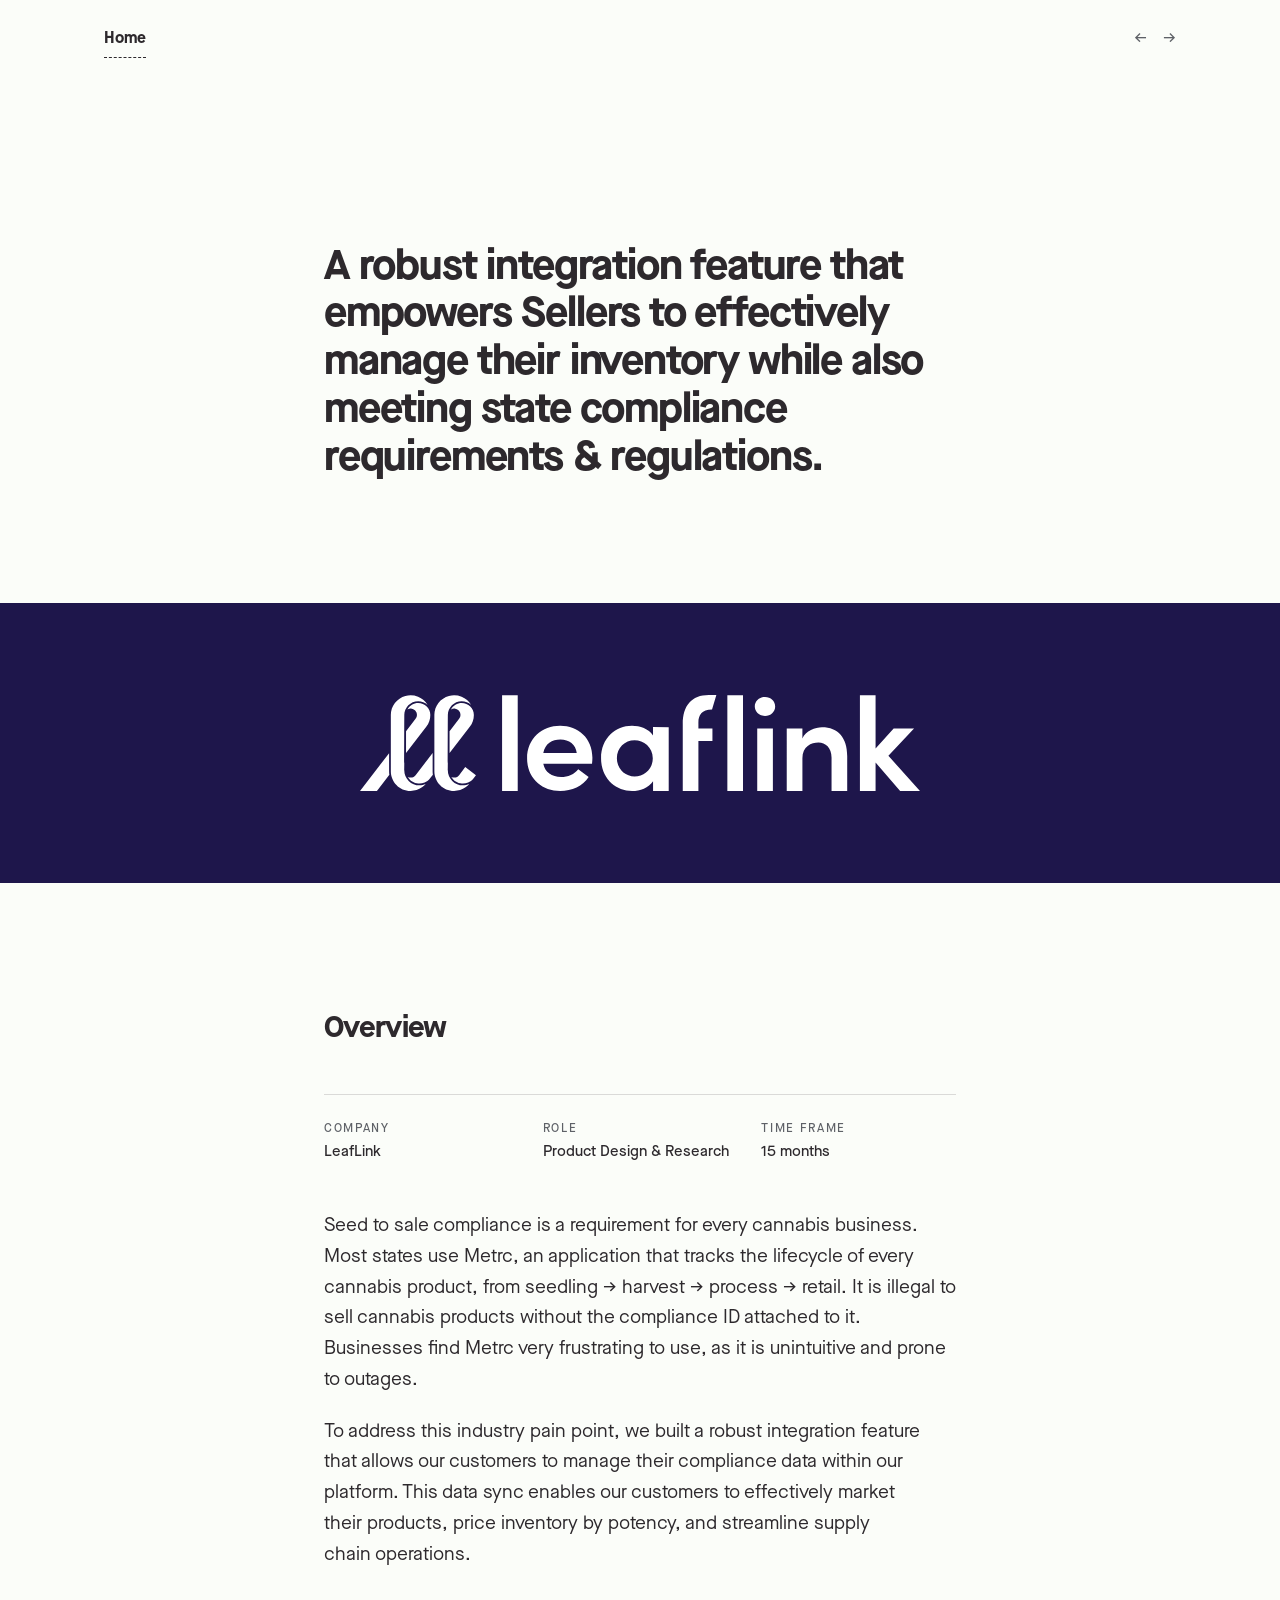
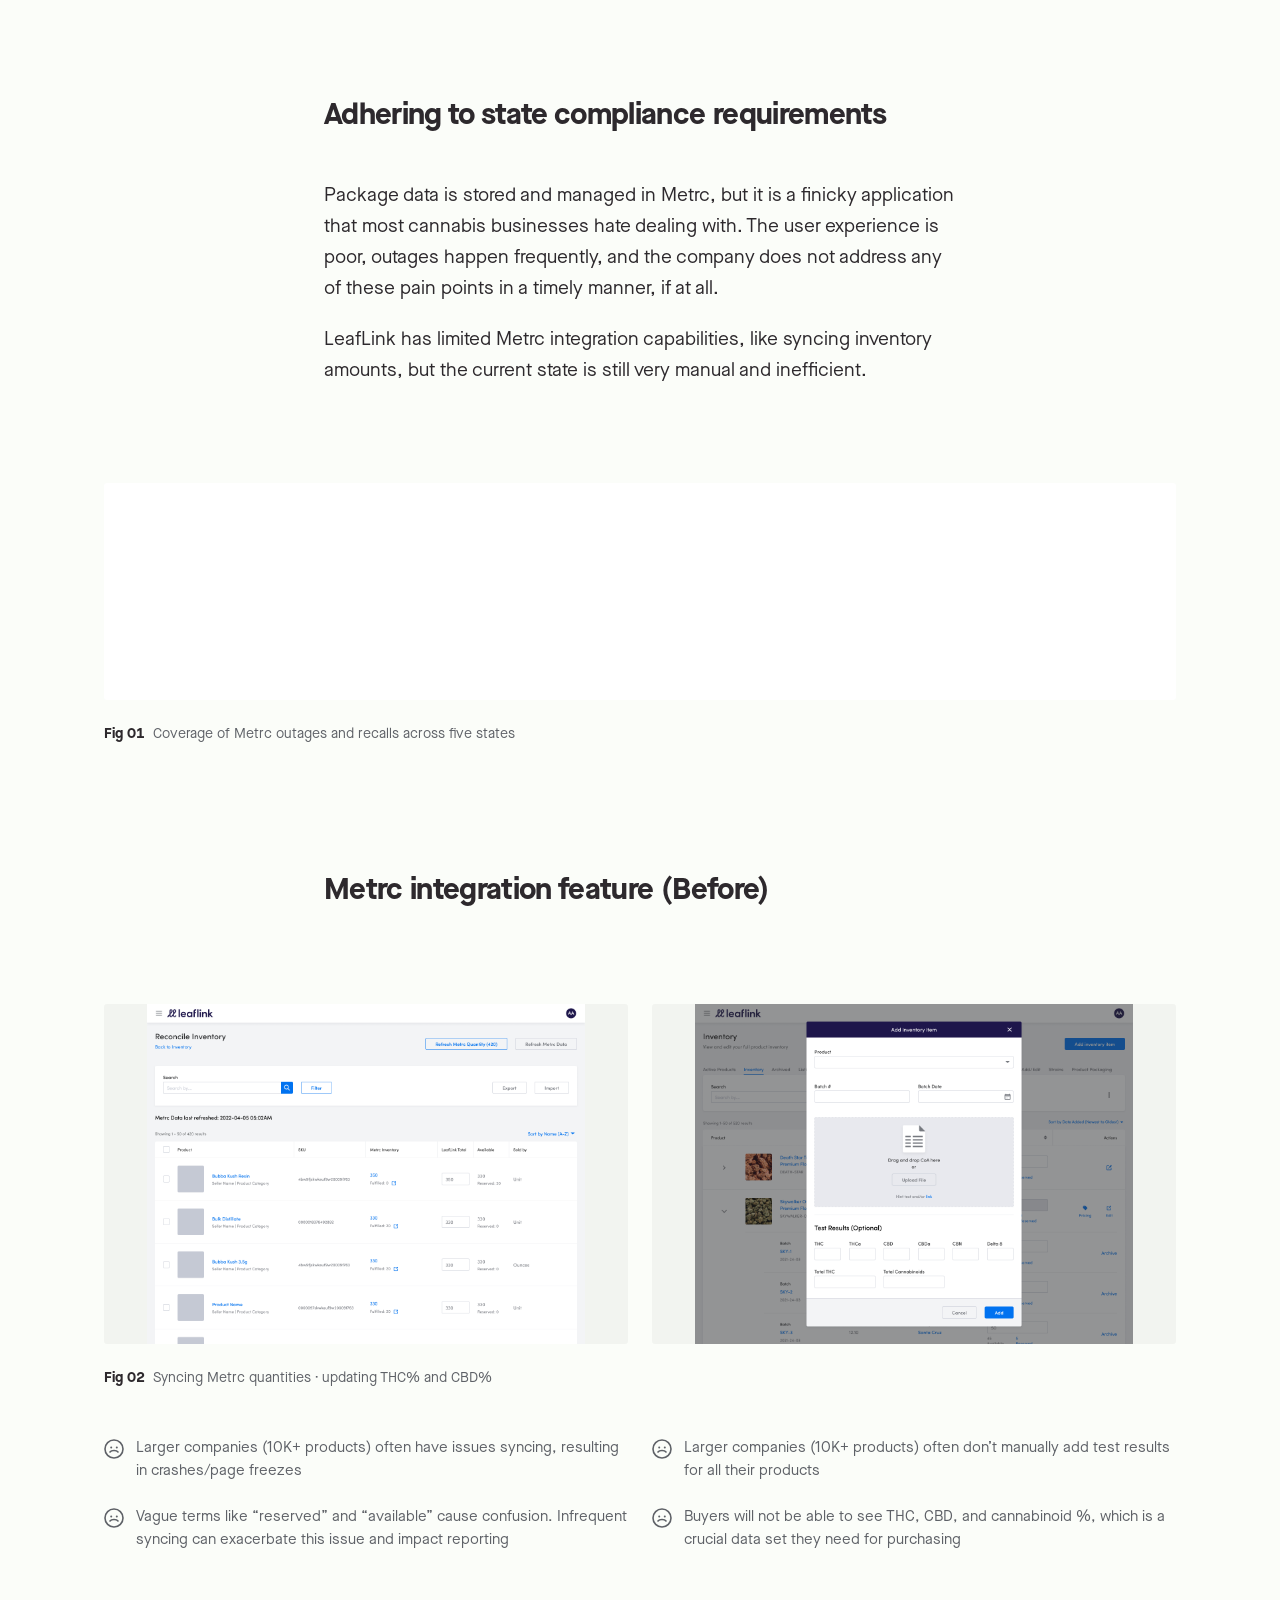
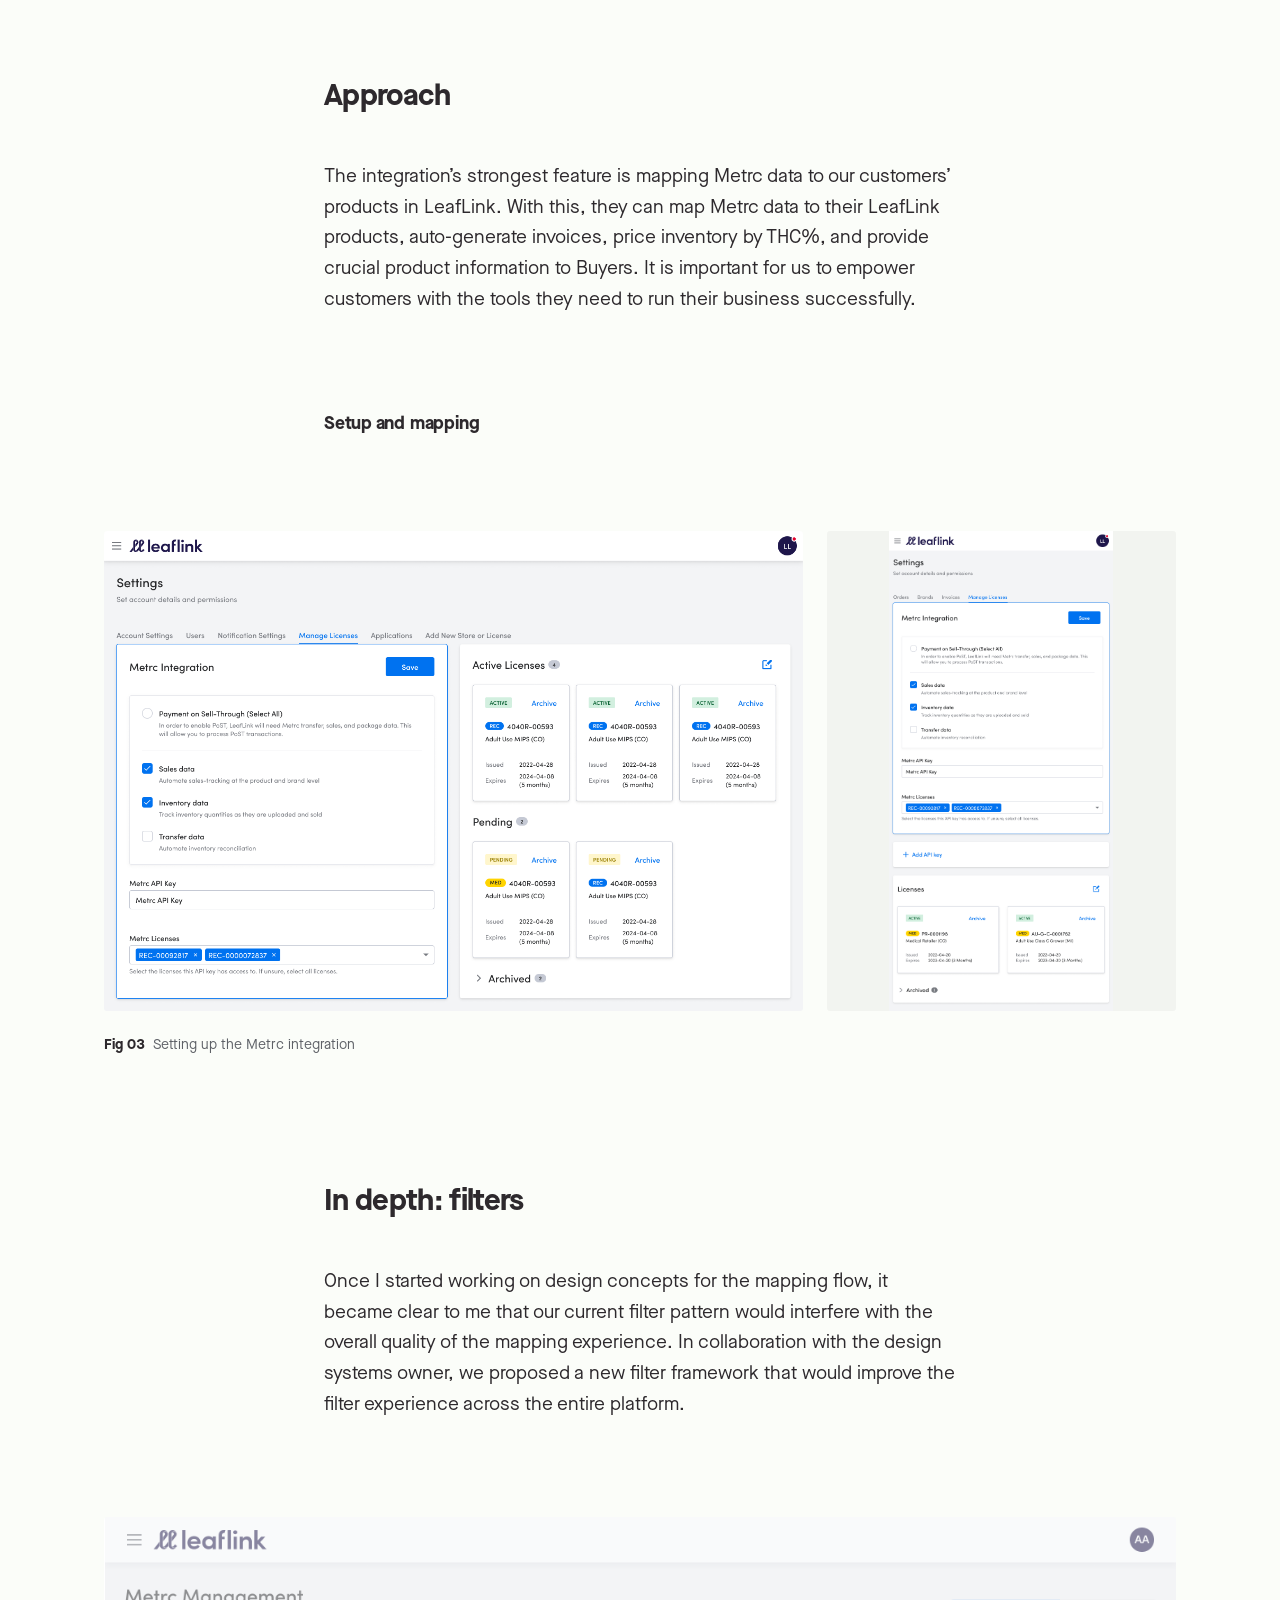
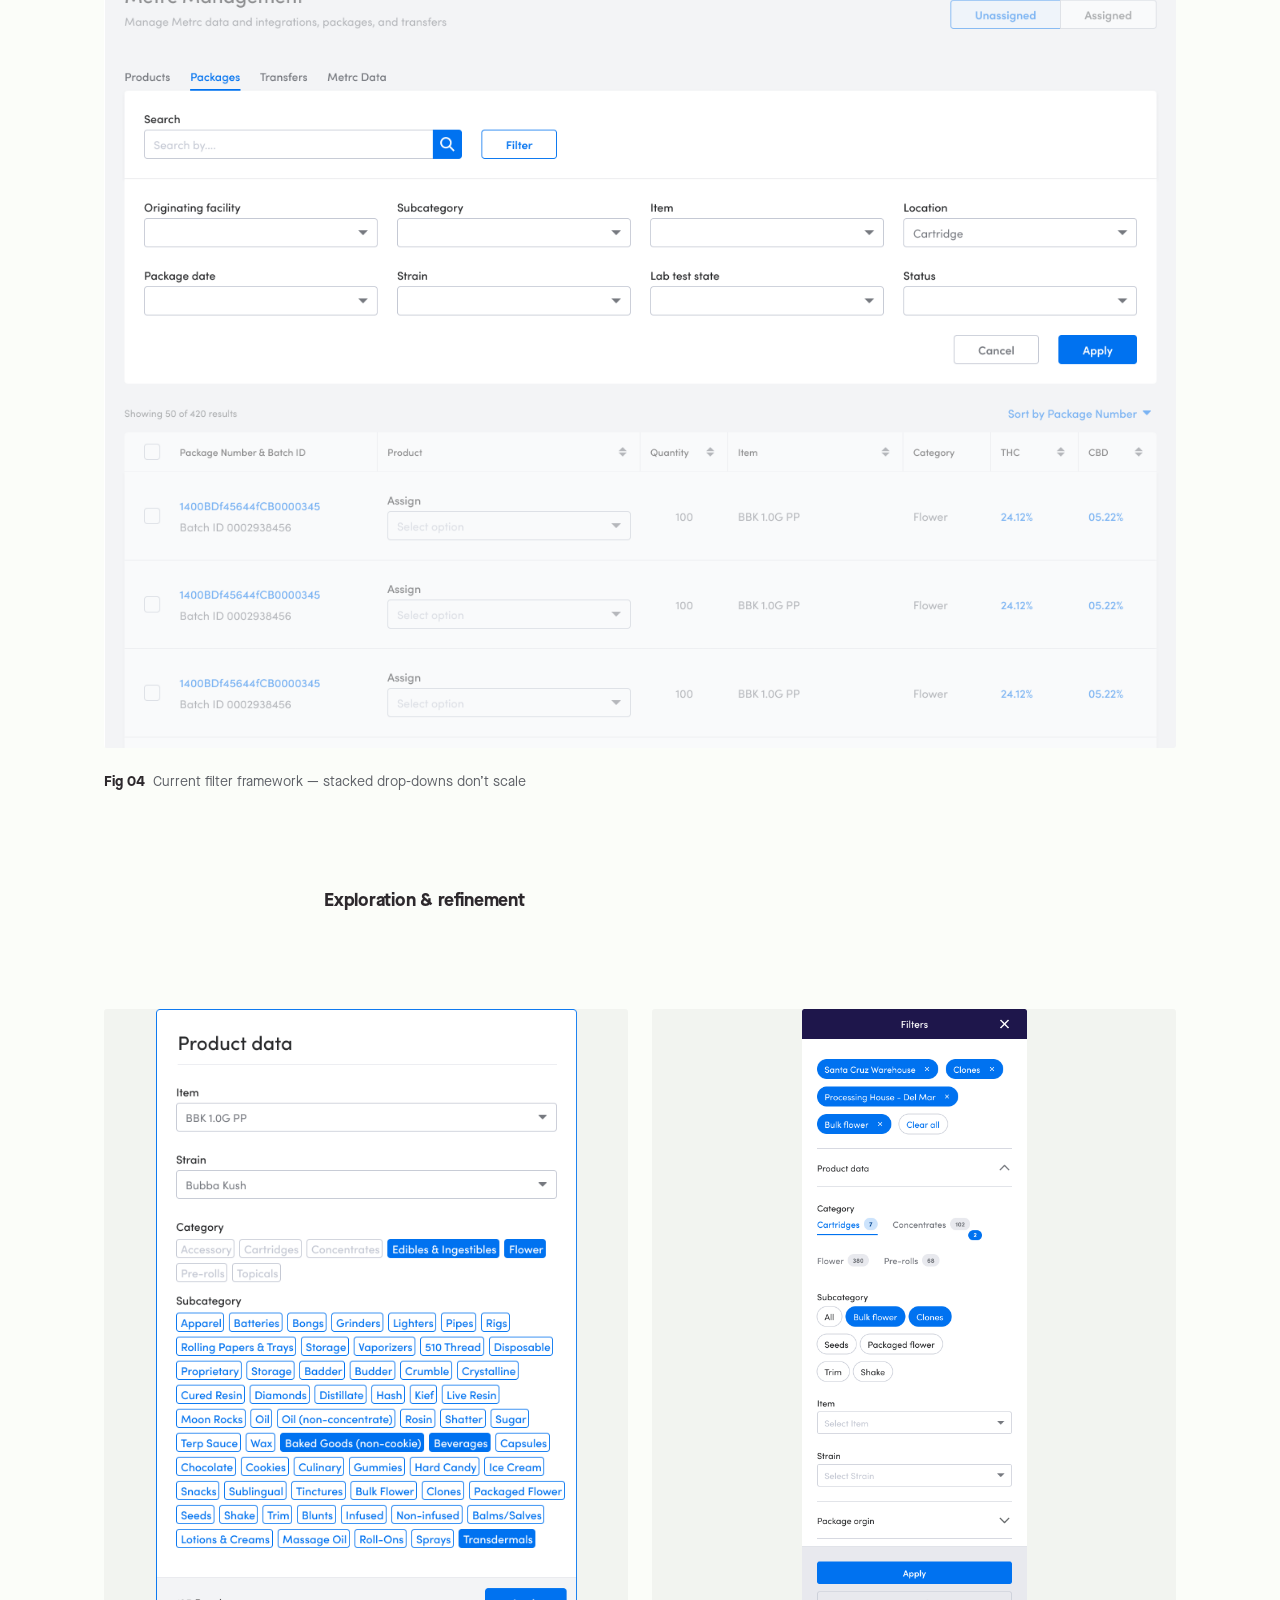
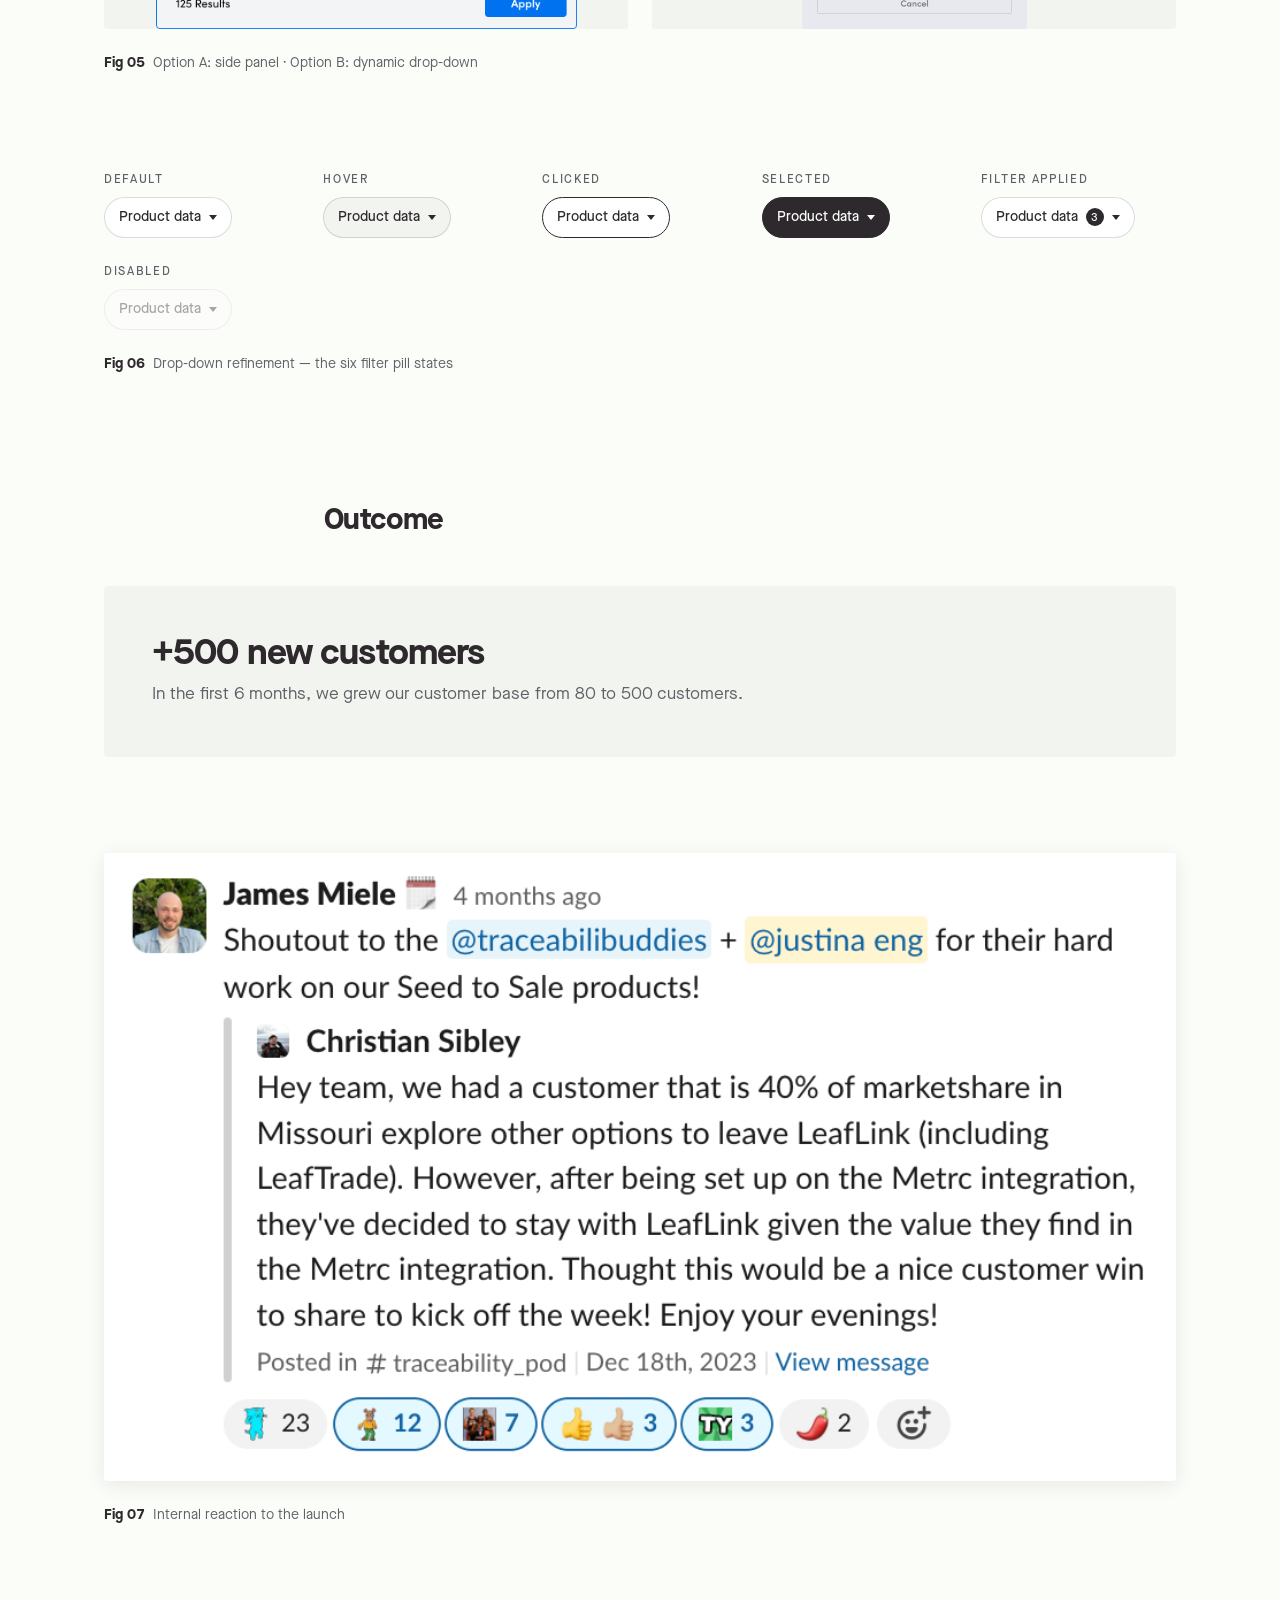
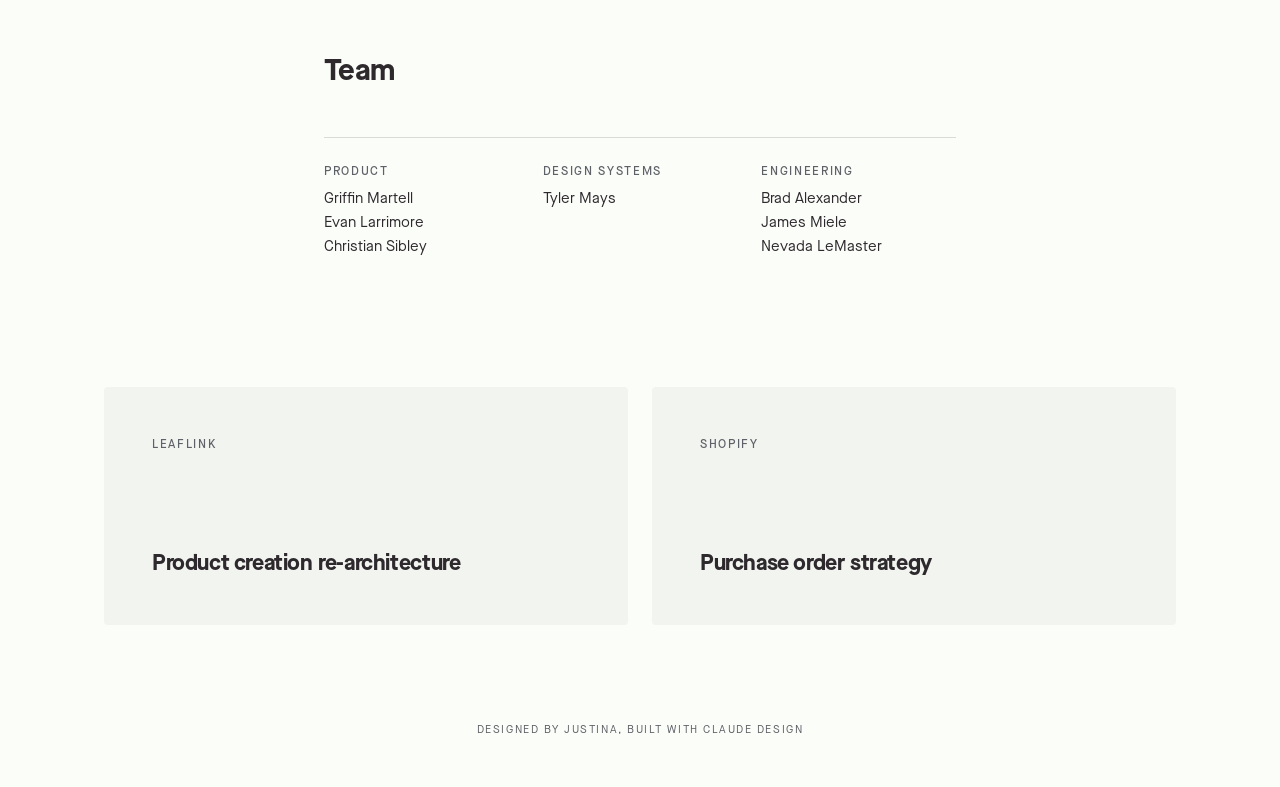
==== commit bbb78fa9: "sync redesign from Claude Design (images pending) Pull the web-UI redesign into the repo. Pages now " ====
--- a/compliance-hub.html
+++ b/compliance-hub.html
@@ -1,441 +1,192 @@
 <!doctype html>
 <html lang="en">
 <head>
-<meta charset="utf-8" />
+<meta charset="utf-8"/>
 <meta name="viewport" content="width=device-width,initial-scale=1"/>
 <title>Justina — Compliance integration hub case study</title>
 <style>
-@font-face { font-family: "Maison Neue"; src: url("./assets/fonts/MaisonNeue-Book.otf") format("opentype"); font-weight: 400; font-style: normal; font-display: swap; }
-@font-face { font-family: "Maison Neue"; src: url("./assets/fonts/MaisonNeue-BookItalic.otf") format("opentype"); font-weight: 400; font-style: italic; font-display: swap; }
-@font-face { font-family: "Maison Neue"; src: url("./assets/fonts/MaisonNeue-Medium.otf") format("opentype"); font-weight: 500; font-style: normal; font-display: swap; }
-@font-face { font-family: "Maison Neue"; src: url("./assets/fonts/MaisonNeue-Demi.otf") format("opentype"); font-weight: 600; font-style: normal; font-display: swap; }
-@font-face { font-family: "Maison Neue"; src: url("./assets/fonts/MaisonNeue-Bold.otf") format("opentype"); font-weight: 700; font-style: normal; font-display: swap; }
-@font-face { font-family: "Maison Neue"; src: url("./assets/fonts/MaisonNeue-BoldItalic.otf") format("opentype"); font-weight: 700; font-style: italic; font-display: swap; }
-
-:root {
-  --ink: rgb(45, 41, 45);
-  --paper: #ffffff;
-  --paper-cool: rgb(247, 247, 247);
-  --leaflink: rgb(30, 22, 75);
-  --leaflink-2: rgb(38, 46, 142);
-  --dark: rgb(25, 23, 25);
-  --aqua: rgba(204, 241, 244, 0.5);
-  --lavender: rgba(214, 216, 240, 0.4);
-  --mint: rgb(244, 251, 249);
-  --shopify-1: rgb(9, 73, 17);
-  --shopify-2: rgb(8, 131, 28);
-  --shopify-text: rgb(147, 246, 128);
-  --rule-soft: rgb(227, 227, 227);
-  --muted: rgb(178, 178, 178);
-  --shadow-image: 0 3px 12px 1px rgba(38, 38, 38, 0.1), 0 3px 3px 1px rgba(38, 38, 38, 0.05);
-  --shadow-soft: 0 4px 20px 0 rgba(0,0,0,0.05);
-}
-
-* { box-sizing: border-box; }
-html, body { margin: 0; padding: 0; background: var(--paper); color: var(--ink); font-family: "Maison Neue", "Helvetica Neue", Helvetica, Arial, sans-serif; font-size: 16px; line-height: 1.5; -webkit-font-smoothing: antialiased; }
-img { display: block; max-width: 100%; }
-a { color: inherit; text-decoration: none; }
-
-/* ── Nav ── */
-.nav { position: sticky; top: 0; z-index: 10; height: 64px; display: flex; align-items: center; justify-content: space-between; padding: 0 32px; background: rgba(255,255,255,0.92); backdrop-filter: saturate(1.2) blur(10px); -webkit-backdrop-filter: saturate(1.2) blur(10px); }
-.nav__home { font-weight: 700; font-size: 16px; line-height: 24px; position: relative; }
-.nav__home::after { content: ""; position: absolute; left: 0; right: 0; bottom: -2px; border-bottom: 1px dashed var(--ink); }
-.nav__arrows { display: flex; gap: 20px; font-size: 16px; }
-.nav__arrows .sep { color: var(--muted); }
-
-/* ── Hero ── */
-.hero { padding: 136px 173px; max-width: 1376px; margin: 0 auto; }
-.hero__copy { max-width: 1027px; font-weight: 400; font-size: 56px; line-height: 72px; letter-spacing: -0.005em; margin: 0; text-wrap: pretty; }
-
-/* ── Company band (LeafLink dark purple) ── */
-.company { width: 1376px; max-width: 100%; margin: 0 auto; height: 774px; background: var(--leaflink); display: flex; align-items: center; justify-content: center; }
-.company__lockup { width: 892px; max-width: 64%; height: auto; display: block; }
-
-/* ── Project description ── */
-.project-desc { padding: 136px 242px 136px 242px; padding-right: 259px; }
-.project-desc__grid { display: grid; grid-template-columns: 155px 678px; column-gap: 106px; max-width: 939px; }
-.project-desc__meta { display: flex; flex-direction: column; gap: 28px; }
-.meta-block__title { font-weight: 700; font-size: 16px; line-height: 24px; margin: 0; }
-.meta-block__value { font-size: 18px; line-height: 26px; margin: 0; }
-.project-desc__copy { font-size: 24px; line-height: 36px; width: 678px; max-width: 100%; margin: 0; text-wrap: pretty; white-space: pre-line; }
-
-/* ── Articles + Desc (2-col: copy block + 2 stacked article cards) ── */
-.articles { padding: 100px 64px 96px; background: var(--paper); }
-.articles__inner { display: grid; grid-template-columns: 644fr 548fr; gap: 108px; max-width: 1300px; margin: 0 auto; }
-.articles__copy { display: flex; flex-direction: column; gap: 24px; }
-.articles__heading { font-weight: 700; font-size: 24px; line-height: 36px; margin: 0; padding: 8px 0; border-top: 1px solid rgb(0,114,240); border-bottom: 1px solid rgb(0,114,240); color: var(--ink); }
-.articles__body { font-size: 24px; line-height: 36px; margin: 0; color: var(--ink); white-space: pre-line; text-wrap: pretty; }
-.articles__cards { display: flex; flex-direction: column; gap: 20px; }
-.articles__card { display: grid; grid-template-columns: 148px 1fr; gap: 24px; padding: 16px 24px; border: 1px solid rgb(204,204,204); border-radius: 2px; box-shadow: 0 4px 20px rgba(0,0,0,0.05); align-items: center; background: var(--paper); }
-.articles__thumb { width: 148px; height: 148px; border-radius: 4px; background-position: center; background-size: cover; background-repeat: no-repeat; background-color: rgb(244,244,244); }
-.articles__text { display: flex; flex-direction: column; gap: 8px; min-width: 0; }
-.articles__title { font-size: 18px; line-height: 24px; color: rgb(0,114,240); text-decoration: underline; text-decoration-thickness: 1px; text-underline-offset: 2px; margin: 0; }
-.articles__excerpt { font-size: 16px; line-height: 22px; color: rgb(45,41,45); margin: 0; }
-.articles__date { font-size: 14px; line-height: 20px; color: rgb(120,120,120); margin: 0; }
-
-/* ── Current state workflow (dark band, two before-screens with bullets) ── */
-.before { background: var(--dark); color: rgb(255,255,255); padding: 64px 130px 80px; }
-.before__title { font-weight: 700; font-size: 16px; line-height: 24px; margin: 0 0 41px; color: rgb(255,255,255); }
-.before__grid { display: grid; grid-template-columns: 544px 544px; gap: 90px; }
-.before__col { display: flex; flex-direction: column; }
-.before__shot { width: 544px; height: 422px; border-radius: 2px; background-size: cover; background-position: top center; background-color: rgba(255,255,255,0.04); }
-.before__shot--tall { height: 424px; }
-.before__caption { margin-top: 24px; font-weight: 700; font-size: 16px; line-height: 24px; color: rgb(255,255,255); }
-.before__bullets { margin: 24px 0 0; padding: 0; list-style: none; display: flex; flex-direction: column; gap: 24px; }
-.before__bullet { display: grid; grid-template-columns: 20px 500px; gap: 24px; align-items: start; }
-.before__bullet svg { width: 20px; height: 20px; margin-top: 4px; color: rgb(230,232,246); }
-.before__bullet p { margin: 0; font-size: 18px; line-height: 24px; color: rgb(255,255,255); text-wrap: pretty; }
-
-/* ── After / mockups (light aqua) ── */
-.after { background: var(--aqua); padding: 80px 119px; display: flex; flex-direction: column; gap: 56px; }
-.after__row { display: flex; flex-direction: column; gap: 20px; }
-.after__caption { font-weight: 700; font-size: 16px; line-height: 24px; margin: 0; }
-.after__shots { display: grid; grid-template-columns: 766px 329px; gap: 107px; }
-.after__shot { border-radius: 2px; background-size: cover; background-position: top center; box-shadow: var(--shadow-image); background-color: var(--paper); }
-.after__shot--main { width: 766px; height: 526px; }
-.after__shot--side { width: 329px; height: 526px; }
-
-/* ── Focus blurb (asymmetric meta + copy) ── */
-.focus { padding: 136px 207px 112px; }
-.focus__grid { display: grid; grid-template-columns: 150px 678px; column-gap: 137px; }
-.focus__copy { font-size: 24px; line-height: 36px; margin: 0; width: 678px; text-wrap: pretty; }
-
-/* ── Traceability screens (3-up, lavender bg) ── */
-.trace { background: var(--lavender); padding: 80px 156px; }
-.trace__grid { display: grid; grid-template-columns: repeat(3, 1fr); gap: 60px; }
-.trace__col { display: flex; flex-direction: column; gap: 24px; }
-.trace__caption { font-weight: 700; font-size: 16px; line-height: 24px; margin: 0; }
-.trace__shot { width: 100%; aspect-ratio: 504 / 807; border-radius: 2px; background-size: cover; background-position: top center; background-color: var(--paper); box-shadow: var(--shadow-soft); }
-
-/* ── Filters v2 blurb ── */
-.filters-blurb { padding: 136px 250px 136px 250px; }
-.filters-blurb__grid { display: grid; grid-template-columns: 124px 678px; column-gap: 137px; max-width: 939px; }
-.filters-blurb__copy { font-size: 24px; line-height: 36px; width: 678px; margin: 0; text-wrap: pretty; }
-
-/* ── "Old poopy filters" — dark band with 3 small screens ── */
-.oldfilters { background: var(--ink); color: rgb(255,255,255); padding: 88px 97px 96px; }
-.oldfilters__title { font-weight: 700; font-size: 16px; line-height: 24px; margin: 0 0 48px; color: rgb(255,255,255); }
-.oldfilters__grid { display: grid; grid-template-columns: repeat(3, 1fr); gap: 20px; }
-.oldfilters__shot { aspect-ratio: 648 / 503; background: var(--paper) center / cover no-repeat url('assets/compliance/old-filter.png'); border-radius: 4px; box-shadow: 0 2px 8px rgba(0,0,0,0.3); overflow: hidden; }
-.oldfilters__caption { font-size: 18px; line-height: 26px; margin: 34px 0 0; color: rgb(255,255,255); max-width: 1245px; }
-
-/* ── Filter exploration (mint band, 3 sub-rows) ── */
-.exploration { background: var(--mint); padding: 104px 64px 0; }
-.exploration__title { font-weight: 700; font-size: 16px; line-height: 24px; margin: 0 0 36px; }
-.exploration__row { padding: 0 0 72px; }
-.exploration__row-title { font-size: 18px; line-height: 26px; margin: 0 0 24px; }
-.exploration__shots { display: grid; grid-template-columns: repeat(3, 1fr); gap: 20px; }
-.exploration__shot { aspect-ratio: 425 / 501; background: var(--paper); border-radius: 4px; box-shadow: var(--shadow-soft); background-position: center; background-size: cover; background-repeat: no-repeat; }
-.exploration__shot--side { background-color: rgb(245,247,243); position: relative; overflow: hidden; }
-.exploration__shot--side::before { content: ""; position: absolute; left: 0; top: 0; bottom: 0; width: 38%; background: rgba(0,68,144,0.06); border-right: 1px solid rgba(0,68,144,0.15); }
-.exploration__shot--side::after { content: ""; position: absolute; left: 8%; top: 12%; width: 22%; height: 60%; background: rgba(0,114,240,0.18); border-radius: 2px; }
-.exploration__shot--dropdown { background-image: url('assets/compliance/dropdown-filter.png'); background-size: contain; background-color: var(--paper); }
-.exploration__filters { display: grid; grid-template-columns: repeat(4, 1fr); gap: 20px; }
-.exploration__filter { aspect-ratio: 305 / 412; background: var(--paper) center / cover no-repeat url('assets/compliance/filter-menu.png'); border-radius: 4px; box-shadow: var(--shadow-soft); }
-.ui-states { display: grid; grid-template-columns: repeat(6, 1fr); gap: 20px; align-items: start; }
-.ui-state { display: flex; flex-direction: column; gap: 12px; }
-.ui-state__title { font-weight: 700; font-size: 16px; line-height: 24px; margin: 0; }
-.ui-pill { height: 36px; padding: 0 12px; border-radius: 100px; background: var(--paper); border: 1px solid rgb(197,201,212); display: inline-flex; align-items: center; gap: 6px; font-size: 14px; line-height: 20px; color: rgb(39,40,42); width: max-content; }
-.ui-pill__caret { width: 0; height: 0; border-left: 4px solid transparent; border-right: 4px solid transparent; border-top: 5px solid rgb(39,40,42); margin-left: 4px; }
-.ui-pill__caret--up { border-top: 0; border-bottom: 5px solid rgb(39,40,42); }
-.ui-pill__badge { background: rgb(39,40,42); color: rgb(255,255,255); font-size: 11px; font-weight: 700; padding: 1px 6px; border-radius: 100px; }
-.ui-pill--hover { background: rgb(245,246,248); }
-.ui-pill--clicked { background: rgb(232,233,238); }
-.ui-pill--selected { border-color: rgb(0,114,240); box-shadow: 0 0 0 2px rgba(0,114,240,0.18); }
-.ui-pill--disabled { background: rgb(232,233,238); color: rgb(197,201,212); }
-.ui-pill--disabled .ui-pill__caret { border-top-color: rgb(197,201,212); }
-
-/* ── Outcome / NextSteps band ── */
-.outcome { width: 100%; height: 872px; background: linear-gradient(rgba(120,127,204,0.7), rgba(120,127,204,0.7)), url('assets/compliance/nextsteps-bg.jpg') center / cover no-repeat; padding: 288px 207px; display: grid; grid-template-columns: 503px 504px; gap: 224px; }
-.outcome__card { background: rgb(255,255,255); border-radius: 4px; padding: 24px; height: 295px; display: flex; flex-direction: column; gap: 12px; justify-content: center; }
-.outcome__card-title { font-weight: 700; font-size: 36px; line-height: 44px; margin: 0; }
-.outcome__card-body { font-size: 24px; line-height: 36px; margin: 0; text-wrap: pretty; }
-.outcome__shot { width: 504px; height: 295px; border-radius: 4px; background: url('assets/compliance/trace-shoutout.png') center / cover no-repeat; }
-
-/* ── Team band ── */
-.team { background: var(--paper); padding: 80px 207px; }
-.team__grid { display: grid; grid-template-columns: 242px 242px 242px; gap: 80px; }
-.team-block__title { font-weight: 700; font-size: 16px; line-height: 24px; margin: 0 0 4px; }
-.team-block__body { font-size: 18px; line-height: 26px; margin: 0; white-space: pre-line; }
-
-/* ── Project nav ── */
-.projectnav { display: grid; grid-template-columns: 1fr 1fr; gap: 8px; }
-.projectnav__card { height: 121px; padding: 0 32px; display: flex; align-items: center; justify-content: space-between; overflow: hidden; }
-.projectnav__card--leaflink { background: var(--leaflink-2); color: rgb(255,255,255); }
-.projectnav__card--shopify { background: linear-gradient(var(--shopify-1) 0%, var(--shopify-2) 100%); color: var(--shopify-text); }
-.projectnav__title { font-weight: 700; font-size: 36px; line-height: 52px; letter-spacing: -0.005em; margin: 0; }
-.projectnav__cta { font-weight: 500; font-size: 18px; line-height: 32px; position: relative; }
-.projectnav__cta::after { content: ""; position: absolute; left: 0; right: 0; bottom: -4px; border-bottom: 1px dashed currentColor; }
-
-.footer { text-align: center; font-size: 11px; letter-spacing: 0.14em; text-transform: uppercase; color: var(--muted); padding: 48px 32px 32px; }
+@font-face{font-family:"Maison Neue";src:url("assets/fonts/MaisonNeue-Book.otf") format("opentype");font-weight:400;font-style:normal;font-display:swap}
+@font-face{font-family:"Maison Neue";src:url("assets/fonts/MaisonNeue-BookItalic.otf") format("opentype");font-weight:400;font-style:italic;font-display:swap}
+@font-face{font-family:"Maison Neue";src:url("assets/fonts/MaisonNeue-Medium.otf") format("opentype");font-weight:500;font-style:normal;font-display:swap}
+@font-face{font-family:"Maison Neue";src:url("assets/fonts/MaisonNeue-Demi.otf") format("opentype");font-weight:600;font-style:normal;font-display:swap}
+@font-face{font-family:"Maison Neue";src:url("assets/fonts/MaisonNeue-Bold.otf") format("opentype");font-weight:700;font-style:normal;font-display:swap}
 </style>
-<link rel="stylesheet" href="grid.css"/>
+<link rel="stylesheet" href="case-study.css"/>
 </head>
 <body>
 
 <nav class="nav" aria-label="Primary">
-  <a class="nav__home" href="index.html">Home</a>
-  <div class="nav__arrows">
-    <a href="shopify.html" aria-label="Previous project">←</a>
-    <span class="sep">|</span>
-    <a href="product-creation.html" aria-label="Next project">→</a>
+  <div class="nav__inner">
+    <a class="nav__home" href="index.html">Home</a>
+    <div class="nav__arrows">
+      <a href="shopify.html" aria-label="Previous project">&larr;</a>
+      <a href="product-creation.html" aria-label="Next project">&rarr;</a>
+    </div>
   </div>
 </nav>
 
-<header class="hero">
-  <p class="hero__copy">A robust integration feature that empowers Sellers to effectively manage their inventory while also meeting state compliance requirements &amp; regulations.</p>
-</header>
+<article>
 
-<section class="company" aria-label="LeafLink">
-  <img class="company__lockup" src="data:image/svg+xml;utf8,%3Csvg%20width%3D%22892%22%20height%3D%22152%22%20viewBox%3D%220%200%20892%20152%22%20fill%3D%22none%22%20xmlns%3D%22http%3A%2F%2Fwww.w3.org%2F2000%2Fsvg%22%3E%20%3Cg%20clip-path%3D%22url(%23clip0_158_2043)%22%3E%20%3Cpath%20d%3D%22M226.306%200.438538H251.223V152H226.306V0.438538Z%22%20fill%3D%22white%22%3E%3C%2Fpath%3E%20%3Cpath%20d%3D%22M369.546%20108.963H291.94C294.719%20122.742%20305.484%20129.741%20320.319%20129.741C331.279%20129.741%20341.6%20125.499%20347.62%20117.448L364.171%20129.955C354.928%20144.37%20337.298%20152%20319.024%20152C288.933%20152%20266.145%20131.227%20266.145%20100.275C266.145%2068.6882%20290.222%2048.7537%20318.813%2048.7537C347.62%2048.7537%20370.191%2068.4854%20370.191%2099.4204C370.162%20102.611%20369.946%20105.797%20369.546%20108.963V108.963ZM345.252%2091.7908C343.746%2078.2252%20333.213%2070.3819%20319.241%2070.3819C305.696%2070.3819%20294.952%2076.7399%20291.94%2091.7908H345.252Z%22%20fill%3D%22white%22%3E%3C%2Fpath%3E%20%3Cpath%20d%3D%22M491.739%2050.8803V152H466.8V136.527C459.925%20147.122%20445.735%20152%20433.452%20152C407.013%20152%20383.986%20131.863%20383.986%20100.275C383.986%2068.4854%20406.774%2048.7537%20433.219%2048.7537C445.902%2048.7537%20459.897%2053.6318%20466.75%2064.0184V50.8639L491.739%2050.8803ZM466.372%20100.062C466.372%2082.6758%20451.755%2071.6535%20437.354%2071.6535C421.875%2071.6535%20409.191%2083.5254%20409.191%20100.062C409.191%20116.598%20421.875%20128.892%20437.354%20128.892C452.616%20128.892%20466.372%20117.448%20466.372%20100.062Z%22%20fill%3D%22white%22%3E%3C%2Fpath%3E%20%3Cpath%20d%3D%22M539.033%2044.3087V53.0016H561.387V72.7333H539.033V152H514.116V45.5803C514.116%2017.1721%20527.85%200%20555.801%200H567.629L560.748%2022.8943C543.757%2022.8943%20538.816%2032.223%20539.033%2044.3087Z%22%20fill%3D%22white%22%3E%3C%2Fpath%3E%20%3Cpath%20d%3D%22M585.142%200.449402H610.075V152H585.142V0.449402Z%22%20fill%3D%22white%22%3E%3C%2Fpath%3E%20%3Cpath%20d%3D%22M628.845%2018.0216C628.845%209.32864%20636.371%202.97064%20645.186%202.97064C654.212%202.97064%20661.304%209.32864%20661.304%2018.0216C661.304%2026.5007%20654.212%2033.0725%20645.186%2033.0725C636.393%2033.0725%20628.845%2026.5007%20628.845%2018.0216ZM632.736%2053.0015H657.675V152H632.736V53.0015Z%22%20fill%3D%22white%22%3E%3C%2Fpath%3E%20%3Cpath%20d%3D%22M776.065%2096.4661V152H751.132V98.7901C751.132%2083.1034%20741.456%2075.0462%20730.279%2075.0462C718.885%2075.0462%20704.712%2081.196%20704.712%20100.259V151.984H679.745V53.0015H704.678V68.6882C709.836%2056.3888%20725.532%2050.8803%20735.848%2050.8803C761.665%2050.8803%20776.065%2067.6249%20776.065%2096.4661Z%22%20fill%3D%22white%22%3E%3C%2Fpath%3E%20%3Cpath%20d%3D%22M860.379%20152L821.251%20107.056V152H796.318V0.438538H821.251V84.5834L850.058%2053.0016H882.522L841.676%2096.247L891.976%20152H860.379Z%22%20fill%3D%22white%22%3E%3C%2Fpath%3E%20%3Cpath%20d%3D%22M46.326%20121.098V92.0485L0%20151.956H26.9175L46.7596%20126.299C46.4733%20124.58%2046.3284%20122.84%2046.326%20121.098V121.098Z%22%20fill%3D%22white%22%3E%3C%2Fpath%3E%20%3Cpath%20d%3D%22M94.591%20143.055C88.1864%20143.029%2082.0538%20140.499%2077.538%20136.02C73.0223%20131.541%2070.4922%20125.479%2070.5025%20119.163C70.5025%20118.971%2070.5637%2043.5248%2070.5637%2031.3021C70.5859%2020.066%2080.2013%209.86582%2092.6512%209.86582C98.2297%209.86244%20103.602%2011.9444%20107.686%2015.6922C104.205%209.80557%2098.8533%205.21438%2092.4598%202.62892C86.0663%200.0434579%2078.987%20-0.392148%2072.3172%201.3895C65.6474%203.17114%2059.7589%207.07073%2055.5627%2012.4849C51.3665%2017.8991%2049.0966%2024.5261%2049.1042%2031.3405V120.988C49.1042%20137.201%2062.6491%20151.868%2080.5514%20151.868C87.0697%20151.891%2093.4307%20149.896%2098.7373%20146.163C100.95%20144.636%20102.96%20142.841%20104.718%20140.819C101.55%20142.291%2098.0924%20143.054%2094.591%20143.055V143.055Z%22%20fill%3D%22white%22%3E%3C%2Fpath%3E%20%3Cpath%20d%3D%22M115.662%20121.032V91.9827L88.5168%20126.886C87.1098%20128.702%2085.107%20129.981%2082.8505%20130.502C80.594%20131.024%2078.2237%20130.757%2076.1447%20129.747C77.8506%20132.701%2080.2617%20135.201%2083.1689%20137.029C86.076%20138.856%2089.3914%20139.957%2092.8275%20140.235C96.2636%20140.513%2099.7166%20139.96%20102.887%20138.624C106.057%20137.289%20108.85%20135.21%20111.021%20132.57L116.079%20126.091C115.798%20124.419%20115.658%20122.727%20115.662%20121.032V121.032Z%22%20fill%3D%22white%22%3E%3C%2Fpath%3E%20%3Cpath%20d%3D%22M163.962%20143.055C157.557%20143.03%20151.424%20140.501%20146.908%20136.022C142.392%20131.542%20139.862%20125.479%20139.874%20119.163C139.874%20118.971%20139.935%2032.5628%20139.935%2031.3022C139.935%2020.077%20149.573%209.89325%20162.023%209.89325C167.592%209.89517%20172.954%2011.9769%20177.029%2015.7196C173.549%209.83504%20168.2%205.24493%20161.81%202.65898C155.419%200.0730196%20148.343%20-0.36474%20141.674%201.41338C135.006%203.19151%20129.117%207.08647%20124.919%2012.496C120.721%2017.9056%20118.446%2024.5284%20118.448%2031.3405V120.988C118.448%20137.201%20131.993%20151.868%20149.889%20151.868C156.41%20151.892%20162.773%20149.897%20168.081%20146.163C170.293%20144.635%20172.302%20142.839%20174.061%20140.819C170.902%20142.286%20167.454%20143.05%20163.962%20143.055Z%22%20fill%3D%22white%22%3E%3C%2Fpath%3E%20%3Cpath%20d%3D%22M167.624%20114.132L157.848%20126.881C156.442%20128.694%20154.443%20129.971%20152.19%20130.493C149.937%20131.016%20147.57%20130.752%20145.492%20129.747C147.199%20132.702%20149.61%20135.201%20152.518%20137.029C155.426%20138.856%20158.741%20139.957%20162.178%20140.235C165.614%20140.513%20169.068%20139.96%20172.238%20138.624C175.409%20137.289%20178.202%20135.21%20180.374%20132.57L184.682%20127.012L167.624%20114.132Z%22%20fill%3D%22white%22%3E%3C%2Fpath%3E%20%3Cpath%20d%3D%22M161.993%2012.7872C158.481%2012.7904%20155.036%2013.735%20152.026%2015.5201C149.017%2017.3053%20146.556%2019.8637%20144.908%2022.9217C146.92%2021.7402%20149.289%2021.2926%20151.602%2021.6567C153.915%2022.0208%20156.025%2023.1735%20157.564%2024.9141C159.104%2026.6547%20159.975%2028.8728%20160.027%2031.1819C160.078%2033.491%20159.307%2035.7448%20157.847%2037.5506L142.651%2057.2055V91.9224L174.86%2050.3926C179.077%2045.0155%20181.359%2038.4069%20181.346%2031.6091C181.28%2026.5918%20179.212%2021.8023%20175.589%2018.279C171.966%2014.7557%20167.081%2012.7825%20161.993%2012.7872V12.7872Z%22%20fill%3D%22white%22%3E%3C%2Fpath%3E%20%3Cpath%20d%3D%22M92.6513%2012.7873C89.1431%2012.7944%2085.7027%2013.7409%2082.6975%2015.5259C79.6923%2017.3108%2077.235%2019.867%2075.5882%2022.9218C77.6006%2021.7469%2079.9668%2021.3045%2082.2757%2021.6713C84.5846%2022.0382%2086.6902%2023.191%2088.2267%2024.9297C89.7632%2026.6683%2090.6335%2028.8829%2090.6863%2031.1885C90.7392%2033.4942%2089.9713%2035.7453%2088.5161%2037.5506L73.3149%2057.2056V91.9225L105.524%2050.3927C109.735%2045.0133%20112.011%2038.405%20111.993%2031.6092C111.927%2026.5938%20109.86%2021.806%20106.24%2018.283C102.62%2014.7599%2097.7375%2012.7855%2092.6513%2012.7873V12.7873Z%22%20fill%3D%22white%22%3E%3C%2Fpath%3E%20%3C%2Fg%3E%20%3Cdefs%3E%20%3CclipPath%20id%3D%22clip0_158_2043%22%3E%20%3Crect%20width%3D%22892%22%20height%3D%22152%22%20fill%3D%22white%22%3E%3C%2Frect%3E%20%3C%2FclipPath%3E%20%3C%2Fdefs%3E%20%3C%2Fsvg%3E" alt="LeafLink" />
-</section>
+  <header class="lede measure">
+    <h1 class="lede__title">A robust integration feature that empowers Sellers to effectively manage their inventory while also meeting state compliance requirements &amp; regulations.</h1>
+  </header>
 
-<section class="project-desc">
-  <div class="project-desc__grid">
-    <div class="project-desc__meta">
-      <div><p class="meta-block__title">Company</p><p class="meta-block__value">LeafLink</p></div>
-      <div><p class="meta-block__title">Role</p><p class="meta-block__value">Product Design &amp; Research</p></div>
-      <div><p class="meta-block__title">Date</p><p class="meta-block__value">3/2022 – 4/2024</p></div>
-    </div>
-    <p class="project-desc__copy">Seed to sale compliance is a requirement for every cannabis business. Most states use Metrc, an application that tracks the lifecycle of every cannabis product, from seedling → harvest → process → retail. It is illegal to sell cannabis products without the compliance ID attached to it. Businesses find Metrc very frustrating to use, as it is unintuitive and prone to outages.
-
-To address this industry pain point, we built a robust integration feature that allows our customers to manage their compliance data within our platform. This data sync enables our customers to effectively market their products, price inventory by potency, and streamline supply chain operations.</p>
-  </div>
-</section>
-
-<section class="articles" aria-label="Industry context">
-  <div class="articles__inner">
-    <div class="articles__copy">
-      <h2 class="articles__heading">Adhering to state compliance requirements</h2>
-      <p class="articles__body">Package data is stored and managed in Metrc, but it is a finicky application that most cannabis businesses hate dealing with. The user experience is poor, outages happen frequently, and the company does not address any of these pain points in a timely manner, if at all.
-
-LeafLink has limited Metrc integration capabilities, like syncing inventory amounts, but the current state is still very manual and inefficient.</p>
-    </div>
-    <div class="articles__cards">
-      <article class="articles__card">
-        <div class="articles__thumb articles__thumb--a" role="img" aria-label="Marijuana Moment article"></div>
-        <div class="articles__text">
-          <p class="articles__title">Metrc downtime in California &lsquo;causing a lot of heartburn&rsquo; for cannabis companies</p>
-          <p class="articles__excerpt">Problems with California&rsquo;s seed-to-sale tracking system are causing cannabis companies to spend thousands of dollars in extra time and money&hellip;</p>
-          <p class="articles__date">Mar 11, 2021</p>
-        </div>
-      </article>
-      <article class="articles__card">
-        <div class="articles__thumb articles__thumb--b" role="img" aria-label="Cannabis Business Times article"></div>
-        <div class="articles__text">
-          <p class="articles__title">&lsquo;Clerical error&rsquo; nearly shut down Michigan marijuana industry</p>
-          <p class="articles__excerpt">&ldquo;All options are on the table,&rdquo; Brian Hanna, executive director of the Cannabis Regulatory Agency, said after a vendor sent the industry&hellip;</p>
-          <p class="articles__date">Mar 2, 2023</p>
-        </div>
-      </article>
-    </div>
-  </div>
-</section>
-
-<section class="before" aria-label="Current state workflow — Metrc integration (Before)">
-  <p class="before__title">Metrc integration feature (Before)</p>
-  <div class="before__grid">
-    <div class="before__col">
-      <div class="before__shot" style="background-image:url('assets/compliance/sync-metrc.png')"></div>
-      <p class="before__caption">Sync Metrc quantities with LeafLink inventory</p>
-      <ul class="before__bullets">
-        <li class="before__bullet">
-          <svg viewBox="0 0 20 20" fill="currentColor"><circle cx="10" cy="10" r="9" fill="none" stroke="currentColor" stroke-width="1.6"/><path d="M6 13c1.4-2 6.6-2 8 0" fill="none" stroke="currentColor" stroke-width="1.6" stroke-linecap="round"/><circle cx="7.2" cy="8.5" r="1" fill="currentColor"/><circle cx="12.8" cy="8.5" r="1" fill="currentColor"/></svg>
-          <p>Larger companies (10K+ products) often have issues syncing, resulting in crashes/page freezes</p>
-        </li>
-        <li class="before__bullet">
-          <svg viewBox="0 0 20 20" fill="currentColor"><circle cx="10" cy="10" r="9" fill="none" stroke="currentColor" stroke-width="1.6"/><path d="M6 13c1.4-2 6.6-2 8 0" fill="none" stroke="currentColor" stroke-width="1.6" stroke-linecap="round"/><circle cx="7.2" cy="8.5" r="1" fill="currentColor"/><circle cx="12.8" cy="8.5" r="1" fill="currentColor"/></svg>
-          <p>Vague terms like “reserved” and “available” cause confusion. Infrequent syncing can exacerbate this issue and impact reporting</p>
-        </li>
-      </ul>
-    </div>
-    <div class="before__col">
-      <div class="before__shot before__shot--tall" style="background-image:url('assets/compliance/thc-listing.png')"></div>
-      <p class="before__caption">Update product listings with THC% and CBD%</p>
-      <ul class="before__bullets">
-        <li class="before__bullet">
-          <svg viewBox="0 0 20 20" fill="currentColor"><circle cx="10" cy="10" r="9" fill="none" stroke="currentColor" stroke-width="1.6"/><path d="M6 13c1.4-2 6.6-2 8 0" fill="none" stroke="currentColor" stroke-width="1.6" stroke-linecap="round"/><circle cx="7.2" cy="8.5" r="1" fill="currentColor"/><circle cx="12.8" cy="8.5" r="1" fill="currentColor"/></svg>
-          <p>Larger companies (10K+ products) often don’t manually add test results for all their products</p>
-        </li>
-        <li class="before__bullet">
-          <svg viewBox="0 0 20 20" fill="currentColor"><circle cx="10" cy="10" r="9" fill="none" stroke="currentColor" stroke-width="1.6"/><path d="M6 13c1.4-2 6.6-2 8 0" fill="none" stroke="currentColor" stroke-width="1.6" stroke-linecap="round"/><circle cx="7.2" cy="8.5" r="1" fill="currentColor"/><circle cx="12.8" cy="8.5" r="1" fill="currentColor"/></svg>
-          <p>Buyers will not be able to see THC, CBD, and cannabinoid %, which is a crucial data set they need for purchasing</p>
-        </li>
-      </ul>
-    </div>
-  </div>
-</section>
-
-<section class="after" aria-label="Setup flow mockups">
-  <div class="after__row">
-    <p class="after__caption">After: Setup metrc integration</p>
-    <div class="after__shots">
-      <div class="after__shot after__shot--main" style="background-image:url('assets/compliance/setup-large.png')"></div>
-      <div class="after__shot after__shot--side" style="background-image:url('assets/compliance/setup-medium.png')"></div>
-    </div>
-  </div>
-  <div class="after__row">
-    <p class="after__caption">Metrc Management: Set compliance data mapping products</p>
-    <div class="after__shots">
-      <div class="after__shot after__shot--main" style="background-image:url('assets/compliance/setup-large.png')"></div>
-      <div class="after__shot after__shot--side" style="background-image:url('assets/compliance/setup-medium.png')"></div>
-    </div>
-  </div>
-  <div class="after__row">
-    <p class="after__caption">Metrc Management: Map packages (compliance data) to products</p>
-    <div class="after__shots">
-      <div class="after__shot after__shot--main" style="background-image:url('assets/compliance/setup-large.png')"></div>
-      <div class="after__shot after__shot--side" style="background-image:url('assets/compliance/setup-medium.png')"></div>
-    </div>
-  </div>
-</section>
-
-<section class="focus">
-  <div class="focus__grid">
-    <div>
-      <p class="meta-block__title">Our focus</p>
-      <p class="meta-block__value">Streamlining business ops</p>
-    </div>
-    <p class="focus__copy">The integration’s strongest feature is mapping Metrc data to our customers’ products in LeafLink. With this, they can map Metrc data to their LeafLink products, auto-generate invoices, price inventory by THC%, and provide crucial product information to Buyers. It is important for us to empower customers with the tools they need to run their business successfully.</p>
-  </div>
-</section>
-
-<section class="trace" aria-label="Traceability screens">
-  <div class="trace__grid">
-    <div class="trace__col">
-      <p class="trace__caption">Product Mapping: Set rule for product’s varieties</p>
-      <div class="trace__shot"></div>
-    </div>
-    <div class="trace__col">
-      <p class="trace__caption">Packages page</p>
-      <div class="trace__shot"></div>
-    </div>
-    <div class="trace__col">
-      <p class="trace__caption">Packages: Mapping for product established</p>
-      <div class="trace__shot"></div>
-    </div>
-  </div>
-</section>
-
-<section class="filters-blurb">
-  <div class="filters-blurb__grid">
-    <div>
-      <p class="meta-block__title">An in-depth look</p>
-      <p class="meta-block__value">Filters</p>
-    </div>
-    <p class="filters-blurb__copy">Once I started working on design concepts for the mapping flow, it became clear to me that our current filter pattern would interfere with the overall quality of the mapping experience. In collaboration with the design systems owner, we proposed a new filter framework that would improve the filter experience across the entire platform.</p>
-  </div>
-</section>
-
-<section class="oldfilters" aria-label="Current filter framework">
-  <p class="oldfilters__title">Current filter framework</p>
-  <div class="oldfilters__grid">
-    <div class="oldfilters__shot" role="img" aria-label="Existing stacked-dropdown filter framework"></div>
-    <div class="oldfilters__shot" role="img" aria-label="Existing stacked-dropdown filter framework"></div>
-    <div class="oldfilters__shot" role="img" aria-label="Existing stacked-dropdown filter framework"></div>
-  </div>
-  <p class="oldfilters__caption">Stacked drop-downs don’t scale well and the lack of hierarchy (grouping) makes it difficult to locate the desired filter category</p>
-</section>
-
-<section class="exploration">
-  <p class="exploration__title">Filter exploration &amp; refinement</p>
-
-  <div class="exploration__row">
-    <p class="exploration__row-title">Option A: Side panel filter exploration</p>
-    <div class="exploration__shots">
-      <div class="exploration__shot exploration__shot--side"></div>
-      <div class="exploration__shot exploration__shot--side"></div>
-      <div class="exploration__shot exploration__shot--side"></div>
-    </div>
+  <div class="company bleed" aria-label="LeafLink">
+    <img src="assets/compliance/leaflink-logo.svg" alt="LeafLink"/>
   </div>
 
-  <div class="exploration__row">
-    <p class="exploration__row-title">Option B: Dynamic drop-down filter exploration</p>
-    <div class="exploration__shots">
-      <div class="exploration__shot exploration__shot--dropdown"></div>
-      <div class="exploration__shot exploration__shot--dropdown"></div>
-      <div class="exploration__shot exploration__shot--dropdown"></div>
+  <section class="chapter measure" aria-labelledby="overview">
+    <h2 class="chapter__title" id="overview">Overview</h2>
+    <dl class="meta">
+      <div><dt>Company</dt><dd>LeafLink</dd></div>
+      <div><dt>Role</dt><dd>Product Design &amp; Research</dd></div>
+      <div><dt>Time frame</dt><dd>15 months</dd></div>
+    </dl>
+    <p>Seed to sale compliance is a requirement for every cannabis business. Most states use Metrc, an application that tracks the lifecycle of every cannabis product, from seedling &rarr; harvest &rarr; process &rarr; retail. It is illegal to sell cannabis products without the compliance ID attached to it. Businesses find Metrc very frustrating to use, as it is unintuitive and prone to outages.</p>
+    <p>To address this industry pain point, we built a robust integration feature that allows our customers to manage their compliance data within our platform. This data sync enables our customers to effectively market their products, price inventory by potency, and streamline supply chain operations.</p>
+  </section>
+
+  <section class="chapter" aria-labelledby="context">
+    <div class="measure">
+      <h2 class="chapter__title" id="context">Adhering to state compliance requirements</h2>
+      <p>Package data is stored and managed in Metrc, but it is a finicky application that most cannabis businesses hate dealing with. The user experience is poor, outages happen frequently, and the company does not address any of these pain points in a timely manner, if at all.</p>
+      <p>LeafLink has limited Metrc integration capabilities, like syncing inventory amounts, but the current state is still very manual and inefficient.</p>
     </div>
-  </div>
+    <figure class="frame">
+      <div class="shot shot--contain" style="--ar:2760/560;background-image:url('assets/compliance/articles-strip.png')" role="img" aria-label="News coverage of seed-to-sale tracking failures"></div>
+      <figcaption>Coverage of Metrc outages and recalls across five states</figcaption>
+    </figure>
+  </section>
 
-  <div class="exploration__row">
-    <p class="exploration__row-title">Drop-down refinement</p>
-    <div class="exploration__filters">
-      <div class="exploration__filter"></div>
-      <div class="exploration__filter"></div>
-      <div class="exploration__filter"></div>
-      <div class="exploration__filter"></div>
+  <section class="chapter" aria-labelledby="problem">
+    <div class="measure">
+      <h2 class="chapter__title" id="problem">Metrc integration feature (Before)</h2>
     </div>
-  </div>
+    <div class="frame">
+      <figure>
+        <div class="figrow figrow--2 figrow--fit" style="--rowh:340px">
+          <div class="shot" style="background-image:url('assets/compliance/sync-metrc.png')" role="img" aria-label="Metrc quantity sync screen"></div>
+          <div class="shot" style="background-image:url('assets/compliance/thc-listing.png')" role="img" aria-label="Product listing with THC and CBD percentages"></div>
+        </div>
+        <figcaption>Syncing Metrc quantities &middot; updating THC% and CBD%</figcaption>
+        <div class="figrow figrow--2">
+          <ul class="notes">
+            <li>
+              <svg viewBox="0 0 20 20" aria-hidden="true"><circle cx="10" cy="10" r="9" fill="none" stroke="currentColor" stroke-width="1.6"/><path d="M6 13c1.4-2 6.6-2 8 0" fill="none" stroke="currentColor" stroke-width="1.6" stroke-linecap="round"/><circle cx="7.2" cy="8.5" r="1" fill="currentColor"/><circle cx="12.8" cy="8.5" r="1" fill="currentColor"/></svg>
+              <p>Larger companies (10K+ products) often have issues syncing, resulting in crashes/page freezes</p>
+            </li>
+            <li>
+              <svg viewBox="0 0 20 20" aria-hidden="true"><circle cx="10" cy="10" r="9" fill="none" stroke="currentColor" stroke-width="1.6"/><path d="M6 13c1.4-2 6.6-2 8 0" fill="none" stroke="currentColor" stroke-width="1.6" stroke-linecap="round"/><circle cx="7.2" cy="8.5" r="1" fill="currentColor"/><circle cx="12.8" cy="8.5" r="1" fill="currentColor"/></svg>
+              <p>Vague terms like &ldquo;reserved&rdquo; and &ldquo;available&rdquo; cause confusion. Infrequent syncing can exacerbate this issue and impact reporting</p>
+            </li>
+          </ul>
+          <ul class="notes">
+            <li>
+              <svg viewBox="0 0 20 20" aria-hidden="true"><circle cx="10" cy="10" r="9" fill="none" stroke="currentColor" stroke-width="1.6"/><path d="M6 13c1.4-2 6.6-2 8 0" fill="none" stroke="currentColor" stroke-width="1.6" stroke-linecap="round"/><circle cx="7.2" cy="8.5" r="1" fill="currentColor"/><circle cx="12.8" cy="8.5" r="1" fill="currentColor"/></svg>
+              <p>Larger companies (10K+ products) often don&rsquo;t manually add test results for all their products</p>
+            </li>
+            <li>
+              <svg viewBox="0 0 20 20" aria-hidden="true"><circle cx="10" cy="10" r="9" fill="none" stroke="currentColor" stroke-width="1.6"/><path d="M6 13c1.4-2 6.6-2 8 0" fill="none" stroke="currentColor" stroke-width="1.6" stroke-linecap="round"/><circle cx="7.2" cy="8.5" r="1" fill="currentColor"/><circle cx="12.8" cy="8.5" r="1" fill="currentColor"/></svg>
+              <p>Buyers will not be able to see THC, CBD, and cannabinoid %, which is a crucial data set they need for purchasing</p>
+            </li>
+          </ul>
+        </div>
+      </figure>
+    </div>
+  </section>
 
-  <div class="exploration__row">
-    <p class="exploration__row-title">UI refinement</p>
-    <div class="ui-states">
-      <div class="ui-state">
-        <p class="ui-state__title">Default</p>
-        <span class="ui-pill">Product data <span class="ui-pill__caret"></span></span>
+  <section class="chapter" aria-labelledby="approach">
+    <div class="measure">
+      <h2 class="chapter__title" id="approach">Approach</h2>
+      <p>The integration&rsquo;s strongest feature is mapping Metrc data to our customers&rsquo; products in LeafLink. With this, they can map Metrc data to their LeafLink products, auto-generate invoices, price inventory by THC%, and provide crucial product information to Buyers. It is important for us to empower customers with the tools they need to run their business successfully.</p>
+      <h3 class="chapter__sub">Setup and mapping</h3>
+    </div>
+    <div class="frame">
+      <figure>
+        <div class="figrow figrow--split figrow--fit" style="--rowh:480px">
+          <div class="shot" style="background-image:url('assets/compliance/setup-large.png')" role="img" aria-label="Metrc integration setup screen"></div>
+          <div class="shot" style="background-image:url('assets/compliance/setup-medium.png')" role="img" aria-label="Metrc integration setup detail"></div>
+        </div>
+        <figcaption>Setting up the Metrc integration</figcaption>
+      </figure>
+    </div>
+  </section>
+
+  <section class="chapter" aria-labelledby="filters">
+    <div class="measure">
+      <h2 class="chapter__title" id="filters">In depth: filters</h2>
+      <p>Once I started working on design concepts for the mapping flow, it became clear to me that our current filter pattern would interfere with the overall quality of the mapping experience. In collaboration with the design systems owner, we proposed a new filter framework that would improve the filter experience across the entire platform.</p>
+    </div>
+    <div class="frame">
+      <figure>
+        <div class="shot shot--contain" style="--ar:2640/2048;background-image:url('assets/compliance/old-filter.png')" role="img" aria-label="Existing stacked-dropdown filter framework"></div>
+        <figcaption>Current filter framework &mdash; stacked drop-downs don&rsquo;t scale</figcaption>
+      </figure>
+    </div>
+    <div class="measure">
+      <h3 class="chapter__sub">Exploration &amp; refinement</h3>
+    </div>
+    <div class="frame">
+      <figure>
+        <div class="figrow figrow--2 figrow--fit" style="--rowh:620px">
+          <div class="shot" style="background-image:url('assets/compliance/filter-menu.png')" role="img" aria-label="Side panel filter exploration"></div>
+          <div class="shot" style="background-image:url('assets/compliance/dropdown-filter.png')" role="img" aria-label="Dynamic drop-down filter exploration"></div>
+        </div>
+        <figcaption>Option A: side panel &middot; Option B: dynamic drop-down</figcaption>
+      </figure>
+      <figure>
+        <div class="states">
+          <div><p class="states__label">Default</p><span class="pill">Product data <span class="pill__caret"></span></span></div>
+          <div><p class="states__label">Hover</p><span class="pill pill--hover">Product data <span class="pill__caret"></span></span></div>
+          <div><p class="states__label">Clicked</p><span class="pill pill--active">Product data <span class="pill__caret"></span></span></div>
+          <div><p class="states__label">Selected</p><span class="pill pill--selected">Product data <span class="pill__caret"></span></span></div>
+          <div><p class="states__label">Filter applied</p><span class="pill">Product data <span class="pill__badge">3</span><span class="pill__caret"></span></span></div>
+          <div><p class="states__label">Disabled</p><span class="pill pill--disabled">Product data <span class="pill__caret"></span></span></div>
+        </div>
+        <figcaption>Drop-down refinement &mdash; the six filter pill states</figcaption>
+      </figure>
+    </div>
+  </section>
+
+  <section class="chapter" aria-labelledby="outcome">
+    <div class="measure">
+      <h2 class="chapter__title" id="outcome">Outcome</h2>
+    </div>
+    <div class="frame">
+      <div class="callout">
+        <p class="callout__figure">+500 new customers</p>
+        <p class="callout__body">In the first 6 months, we grew our customer base from 80 to 500 customers.</p>
       </div>
-      <div class="ui-state">
-        <p class="ui-state__title">Hover</p>
-        <span class="ui-pill ui-pill--hover">Product data <span class="ui-pill__caret"></span></span>
-      </div>
-      <div class="ui-state">
-        <p class="ui-state__title">Clicked</p>
-        <span class="ui-pill ui-pill--clicked">Product data <span class="ui-pill__caret"></span></span>
-      </div>
-      <div class="ui-state">
-        <p class="ui-state__title">Selected/Focus</p>
-        <span class="ui-pill ui-pill--selected">Product data <span class="ui-pill__caret ui-pill__caret--up"></span></span>
-      </div>
-      <div class="ui-state">
-        <p class="ui-state__title">Filter applied</p>
-        <span class="ui-pill">Product data <span class="ui-pill__badge">3</span><span class="ui-pill__caret"></span></span>
-      </div>
-      <div class="ui-state">
-        <p class="ui-state__title">Disabled</p>
-        <span class="ui-pill ui-pill--disabled">Product data <span class="ui-pill__caret"></span></span>
-      </div>
+      <figure>
+        <div class="shot" style="--ar:932/546;background-image:url('assets/compliance/trace-shoutout.png')" role="img" aria-label="Internal Slack shoutout for the traceability launch"></div>
+        <figcaption>Internal reaction to the launch</figcaption>
+      </figure>
     </div>
-  </div>
-</section>
+  </section>
 
-<section class="outcome" aria-label="Outcomes">
-  <div class="outcome__card">
-    <p class="outcome__card-title">+ 500 new customers</p>
-    <p class="outcome__card-body">In the first 6 months, we grew our customer base from 80 to 500 customers.</p>
-  </div>
-  <div class="outcome__shot" role="img" aria-label="Internal Slack shoutout for the traceability launch"></div>
-</section>
+  <section class="chapter measure" aria-labelledby="team">
+    <h2 class="chapter__title" id="team">Team</h2>
+    <div class="credits">
+      <div><h3>Product</h3><p>Griffin Martell
+Evan Larrimore
+Christian Sibley</p></div>
+      <div><h3>Design Systems</h3><p>Tyler Mays</p></div>
+      <div><h3>Engineering</h3><p>Brad Alexander
+James Miele
+Nevada LeMaster</p></div>
+    </div>
+  </section>
 
-<section class="team">
-  <div class="team__grid">
-    <div>
-      <p class="team-block__title">Product</p>
-      <p class="team-block__body">Griffin Martell
-Evan Larrimore
-Christian Sibley</p>
-    </div>
-    <div>
-      <p class="team-block__title">Design Systems</p>
-      <p class="team-block__body">Tyler Mays</p>
-    </div>
-    <div>
-      <p class="team-block__title">Engineering</p>
-      <p class="team-block__body">Brad Alexander
-James Miele
-Nevada LeMaster</p>
-    </div>
-  </div>
-</section>
+</article>
 
-<nav class="projectnav" aria-label="Project navigation">
-  <a class="projectnav__card projectnav__card--leaflink" href="product-creation.html">
-    <h3 class="projectnav__title">Product creation Re-architecture</h3>
-    <span class="projectnav__cta">View</span>
+<nav class="upnext frame" aria-label="Up next">
+  <a class="upnext__card" href="product-creation.html">
+    <p class="upnext__eyebrow">LeafLink</p>
+    <h2 class="upnext__title">Product creation re-architecture</h2>
   </a>
-  <a class="projectnav__card projectnav__card--shopify" href="shopify.html">
-    <h3 class="projectnav__title">Purchase order strategy</h3>
-    <span class="projectnav__cta">View</span>
+  <a class="upnext__card" href="shopify.html">
+    <p class="upnext__eyebrow">Shopify</p>
+    <h2 class="upnext__title">Purchase order strategy</h2>
   </a>
 </nav>
 
--- a/case-study.css
+++ b/case-study.css
@@ -0,0 +1,186 @@
+/* Justina — case study system
+   Prose sits in a narrow measure; figures break out wider.
+   No !important anywhere: pages author markup to these classes.
+
+   measure : 680px   reading column — all prose and headings
+   figure  : 1120px  images break out past the text
+   media    : 1376px full-bleed bands
+   rhythm  : 24 / 48 / 96 / 128 / 176 */
+:root{
+  --ink:rgb(45,41,45);--muted:rgb(94,97,103);--bg:rgb(251,253,249);--paper:#fff;
+  --hair:rgba(45,41,45,.16);--mat:rgba(45,41,45,.04);--accent:rgb(242,220,91);
+  --measure:680px;--figure:1120px;--media:1376px;--gut:24px;
+  --sp-1:24px;--sp-2:48px;--sp-3:96px;--sp-4:128px;--sp-5:176px;--nav-h:64px;
+  --sans:"Maison Neue","Helvetica Neue",Helvetica,Arial,sans-serif;
+  --shadow:0 4px 20px rgba(38,38,38,.09);
+}
+*{box-sizing:border-box}
+html{-webkit-text-size-adjust:100%}
+body{margin:0;background:var(--bg);color:var(--ink);font-family:var(--sans);font-size:19px;line-height:1.62;-webkit-font-smoothing:antialiased;text-rendering:optimizeLegibility;counter-reset:fig}
+img{display:block;max-width:100%;height:auto}
+a{color:inherit;text-decoration:none}
+a:hover{color:var(--ink)}
+p{margin:0 0 1.1em;text-wrap:pretty}
+p:last-child{margin-bottom:0}
+
+/* ── containers ── */
+.measure{width:100%;max-width:var(--measure);margin-inline:auto;padding-inline:var(--gut)}
+.frame{width:100%;max-width:var(--figure);margin-inline:auto;padding-inline:var(--gut)}
+.bleed{width:100%;max-width:var(--media);margin-inline:auto}
+
+/* ── nav ── */
+.nav{position:sticky;top:0;z-index:10;background:var(--bg)}
+.nav__inner{display:flex;align-items:center;justify-content:space-between;max-width:var(--figure);margin-inline:auto;padding:var(--sp-1) var(--gut)}
+.nav__home{position:relative;font-size:16px;font-weight:700}
+.nav__home::after{content:"";position:absolute;left:0;right:0;bottom:-6px;border-bottom:1px dashed var(--ink)}
+.nav__arrows{display:flex;gap:16px;font-size:18px;color:var(--muted)}
+.nav__arrows a:hover{color:var(--ink)}
+
+/* ── opening ── */
+.lede{padding:clamp(96px,13vw,var(--sp-5)) var(--gut) var(--sp-3)}
+.lede__title{margin:0 0 var(--sp-1);font-size:clamp(30px,3.6vw,42px);font-weight:700;line-height:1.14;letter-spacing:-.028em}
+.lede__sub{margin:0;font-size:19px;color:var(--muted)}
+
+/* ── metadata: one row, label over value ── */
+.meta{display:grid;grid-template-columns:repeat(3,minmax(0,1fr));gap:var(--sp-1);align-items:start;margin:0;padding-top:var(--sp-1);border-top:1px solid var(--hair)}
+.meta dt{margin:0 0 4px;font-size:12px;font-weight:500;letter-spacing:.14em;text-transform:uppercase;color:var(--muted)}
+.meta dd{margin:0;font-size:15px;font-weight:500;line-height:1.4}
+.meta+p{margin-top:var(--sp-2)}
+
+/* ── chapters ── */
+.chapter{padding-block:var(--sp-4)}
+.chapter+.chapter{padding-top:0}
+.chapter__title{margin:0 0 var(--sp-2);font-size:clamp(24px,2.6vw,30px);font-weight:700;line-height:1.16;letter-spacing:-.022em;scroll-margin-top:calc(var(--nav-h) + 32px)}
+.chapter__sub{margin:var(--sp-3) 0 var(--sp-1);font-size:18px;font-weight:700;line-height:1.3;letter-spacing:-.012em}
+
+/* ── figures ──
+   Every image is a <figure> with a <figcaption>; the caption carries
+   an auto-incrementing "Fig NN" so numbering never drifts. */
+figure{margin:var(--sp-3) 0 0}
+figcaption{counter-increment:fig;margin-top:var(--sp-1);font-size:14px;line-height:1.5;color:var(--muted);white-space:nowrap;overflow:hidden;text-overflow:ellipsis}
+figcaption::before{content:"Fig " counter(fig,decimal-leading-zero) "  ";font-weight:700;color:var(--ink);font-variant-numeric:tabular-nums;white-space:pre}
+.shot{width:100%;border-radius:3px;background:var(--paper) center top/cover no-repeat;box-shadow:var(--shadow)}
+.shot--contain{background-size:contain;box-shadow:none}
+/* Each figure sets --ar from its own asset, so a contained image always
+   fills its box: style="--ar:2640/2048". A height ceiling keeps portrait
+   assets from spanning the frame — the box narrows instead of growing. */
+.shot{aspect-ratio:var(--ar,16/9);width:100%}
+/* Tiles sharing a row get ONE height so no tile leaves a void; they crop
+   rather than letterbox. Set --rowh on the row when the default is wrong. */
+.figrow--media{align-items:stretch}
+.figrow--media>.shot{aspect-ratio:auto;height:var(--rowh,440px);background-size:cover;background-position:top center}
+/* mixed-ratio rows: shared height, whole image, neutral mat */
+.figrow--fit>.shot{aspect-ratio:auto;height:var(--rowh,440px);background-color:var(--mat);background-size:contain;background-position:center;box-shadow:none}
+/* a lone portrait tile hugs its own ratio instead of slabbing the frame */
+.figrow--fit>.shot[style*="--ar"]{max-width:calc(var(--rowh,440px) * (var(--ar)));margin-inline:auto}
+
+/* figure groups */
+.figrow{display:grid;gap:var(--sp-2) var(--sp-1);margin-top:var(--sp-3)}
+figure>.figrow:first-child{margin-top:0}
+figcaption+.figrow,figcaption+.notes{margin-top:var(--sp-1)}
+.figrow--2{grid-template-columns:repeat(2,minmax(0,1fr))}
+.figrow--3{grid-template-columns:repeat(3,minmax(0,1fr))}
+.figrow--4{grid-template-columns:repeat(4,minmax(0,1fr))}
+.figrow--split{grid-template-columns:minmax(0,2fr) minmax(0,1fr)}
+.figrow>figure{margin-top:0}
+
+/* annotation list beside a figure */
+.notes{display:grid;gap:var(--sp-1);margin:var(--sp-1) 0 0;padding:0;list-style:none}
+.notes li{display:grid;grid-template-columns:20px minmax(0,1fr);gap:12px;font-size:15px;line-height:1.5;color:var(--muted)}
+.notes svg{width:20px;height:20px;margin-top:2px}
+
+/* ── callout: a single number that matters ── */
+.callout{padding:var(--sp-2);background:var(--mat);border-radius:4px}
+.callout__figure{margin:0 0 8px;font-size:clamp(28px,3.2vw,36px);font-weight:700;line-height:1.1;letter-spacing:-.024em}
+.callout__body{margin:0;font-size:17px;color:var(--muted)}
+
+/* ── filter pill states ── */
+.states{display:grid;grid-template-columns:repeat(auto-fit,minmax(160px,1fr));gap:var(--sp-1);margin-top:var(--sp-1)}
+.states__label{margin:0 0 8px;font-size:12px;font-weight:500;letter-spacing:.14em;text-transform:uppercase;color:var(--muted)}
+.pill{display:inline-flex;align-items:center;gap:8px;padding:8px 14px;border:1px solid var(--hair);border-radius:999px;background:var(--paper);font-size:14px;font-weight:500}
+.pill--hover{background:var(--mat)}
+.pill--active{border-color:var(--ink)}
+.pill--selected{background:var(--ink);color:var(--bg);border-color:var(--ink)}
+.pill--disabled{opacity:.4}
+.pill__caret{width:0;height:0;border-left:4px solid transparent;border-right:4px solid transparent;border-top:5px solid currentColor}
+.pill__badge{display:inline-flex;align-items:center;justify-content:center;min-width:18px;height:18px;padding:0 5px;border-radius:999px;background:var(--ink);color:var(--bg);font-size:11px}
+
+/* ── credits ── */
+.credits{display:grid;grid-template-columns:repeat(auto-fit,minmax(180px,1fr));gap:var(--sp-1);padding-top:var(--sp-1);border-top:1px solid var(--hair)}
+.credits h3{margin:0 0 6px;font-size:12px;font-weight:500;letter-spacing:.14em;text-transform:uppercase;color:var(--muted)}
+.credits p{margin:0;font-size:15px;line-height:1.6;white-space:pre-line}
+
+/* ── company band ── */
+.company{display:flex;align-items:center;justify-content:center;height:clamp(200px,22vw,280px);background:var(--band,rgb(30,22,75))}
+.company img{width:min(56%,560px);max-height:52%;object-fit:contain}
+
+/* ── up next ── */
+.upnext{display:grid;grid-template-columns:repeat(auto-fit,minmax(260px,1fr));gap:var(--sp-1)}
+.upnext__card{display:flex;flex-direction:column;justify-content:space-between;gap:var(--sp-3);padding:var(--sp-2);background:var(--mat);border-radius:4px;transition:background 180ms ease}
+.upnext__card:hover{background:rgba(45,41,45,.08)}
+.upnext__eyebrow{margin:0;font-size:12px;font-weight:500;letter-spacing:.14em;text-transform:uppercase;color:var(--muted)}
+.upnext__title{margin:0;font-size:22px;font-weight:700;line-height:1.2;letter-spacing:-.018em}
+
+.footer{padding:var(--sp-3) var(--gut) var(--sp-2);text-align:center;font-size:11px;letter-spacing:.14em;text-transform:uppercase;color:var(--muted)}
+
+@media (max-width:720px){
+  body{font-size:18px}
+  .chapter{padding-block:var(--sp-3)}
+  .figrow--2,.figrow--3,.figrow--4,.figrow--split{grid-template-columns:minmax(0,1fr)}
+  .meta{grid-template-columns:minmax(0,1fr);gap:var(--sp-1)}
+  figure{margin-top:var(--sp-2)}
+}
+
+/* ── step flow ── */
+.steps{display:grid;grid-template-columns:repeat(auto-fit,minmax(180px,1fr));gap:var(--sp-1);margin-top:var(--sp-2)}
+.step{display:flex;flex-direction:column;gap:10px;padding:var(--sp-1);background:var(--mat);border-radius:4px}
+.step img{width:24px;height:24px}
+.step h3{margin:0;font-size:16px;font-weight:700;line-height:1.25;letter-spacing:-.012em}
+.step p{margin:0;font-size:14px;line-height:1.5;color:var(--muted)}
+
+/* ── card grid: jobs-to-be-done, research themes ── */
+.cards{display:grid;grid-template-columns:repeat(auto-fit,minmax(260px,1fr));gap:var(--sp-1);margin-top:var(--sp-2)}
+.card{padding:var(--sp-1);background:var(--mat);border-radius:4px}
+.card h3{margin:0 0 8px;font-size:17px;font-weight:700;line-height:1.25;letter-spacing:-.014em}
+.card p{margin:0;font-size:15px;line-height:1.55;color:var(--muted)}
+.card hr{margin:12px 0;border:0;border-top:1px solid var(--hair)}
+.card__want{margin:0;font-size:16px;font-weight:500;line-height:1.4}
+.card__so{margin:0;font-size:15px;line-height:1.5;color:var(--muted)}
+
+/* ── solution with impact / effort rating ── */
+.solution{display:flex;flex-direction:column;gap:var(--sp-1);padding:var(--sp-1);background:var(--mat);border-radius:4px}
+.solution p{margin:0;font-size:15px;line-height:1.55}
+.rating{display:flex;gap:var(--sp-1);margin:0;font-size:11px;font-weight:500;letter-spacing:.12em;text-transform:uppercase;color:var(--muted)}
+.rating>span{display:flex;align-items:center;gap:6px}
+.rating i{width:14px;height:4px;border-radius:2px;background:var(--hair)}
+.rating i.on{background:var(--ink)}
+
+/* ── pull quote between chapters ── */
+.pullquote{padding-block:var(--sp-3)}
+.pullquote p{margin:0;font-size:clamp(22px,2.4vw,26px);font-weight:700;line-height:1.32;letter-spacing:-.016em}
+
+/* ── numbered notes (design decisions under a figure) ── */
+.steps--numbered{counter-reset:note}
+.notes--numbered li{grid-template-columns:28px minmax(0,1fr)}
+.notes--numbered li::before{counter-increment:note;content:counter(note,decimal-leading-zero);font-size:13px;font-weight:700;color:var(--ink);font-variant-numeric:tabular-nums}
+
+/* ── in-progress placeholder ── */
+.lede__title em{font-style:italic}
+.status{display:inline-flex;align-items:center;gap:10px;margin-top:var(--sp-2);font-size:14px;color:var(--muted)}
+.status .pulse{width:8px;height:8px;border-radius:50%;background:rgb(0,150,170);box-shadow:0 0 0 0 rgba(0,150,170,.55);animation:pulse 2s infinite}
+@keyframes pulse{0%{box-shadow:0 0 0 0 rgba(0,150,170,.55)}70%{box-shadow:0 0 0 10px rgba(0,150,170,0)}100%{box-shadow:0 0 0 0 rgba(0,150,170,0)}}
+@media (prefers-reduced-motion:reduce){.status .pulse{animation:none}}
+
+/* ── persona cards ── */
+.personas{display:grid;grid-template-columns:repeat(auto-fit,minmax(240px,1fr));gap:var(--sp-1);margin-top:var(--sp-2)}
+.persona{display:flex;flex-direction:column;gap:14px;padding:var(--sp-1);background:var(--mat);border-radius:4px}
+.persona__portrait{width:96px;aspect-ratio:630/720;background:center/contain no-repeat}
+.persona__name{margin:0;font-size:18px;font-weight:700;letter-spacing:-.014em}
+.persona__role{margin:0;font-size:12px;font-weight:500;letter-spacing:.12em;text-transform:uppercase;color:var(--muted)}
+.persona__quote{margin:0;font-size:16px;font-style:italic;line-height:1.45}
+.persona__tech{margin:0;padding:0;list-style:none;display:grid;gap:4px;font-size:14px;line-height:1.45;color:var(--muted)}
+.persona__tech dt{font-size:12px;font-weight:500;letter-spacing:.12em;text-transform:uppercase;color:var(--muted);margin-bottom:2px}
+.persona__tech dd{margin:0}
+/* tinted quote callout */
+.callout--quote{background:rgb(214,250,225)}
+.callout--quote p{margin:0;font-size:18px;font-style:italic;line-height:1.45}
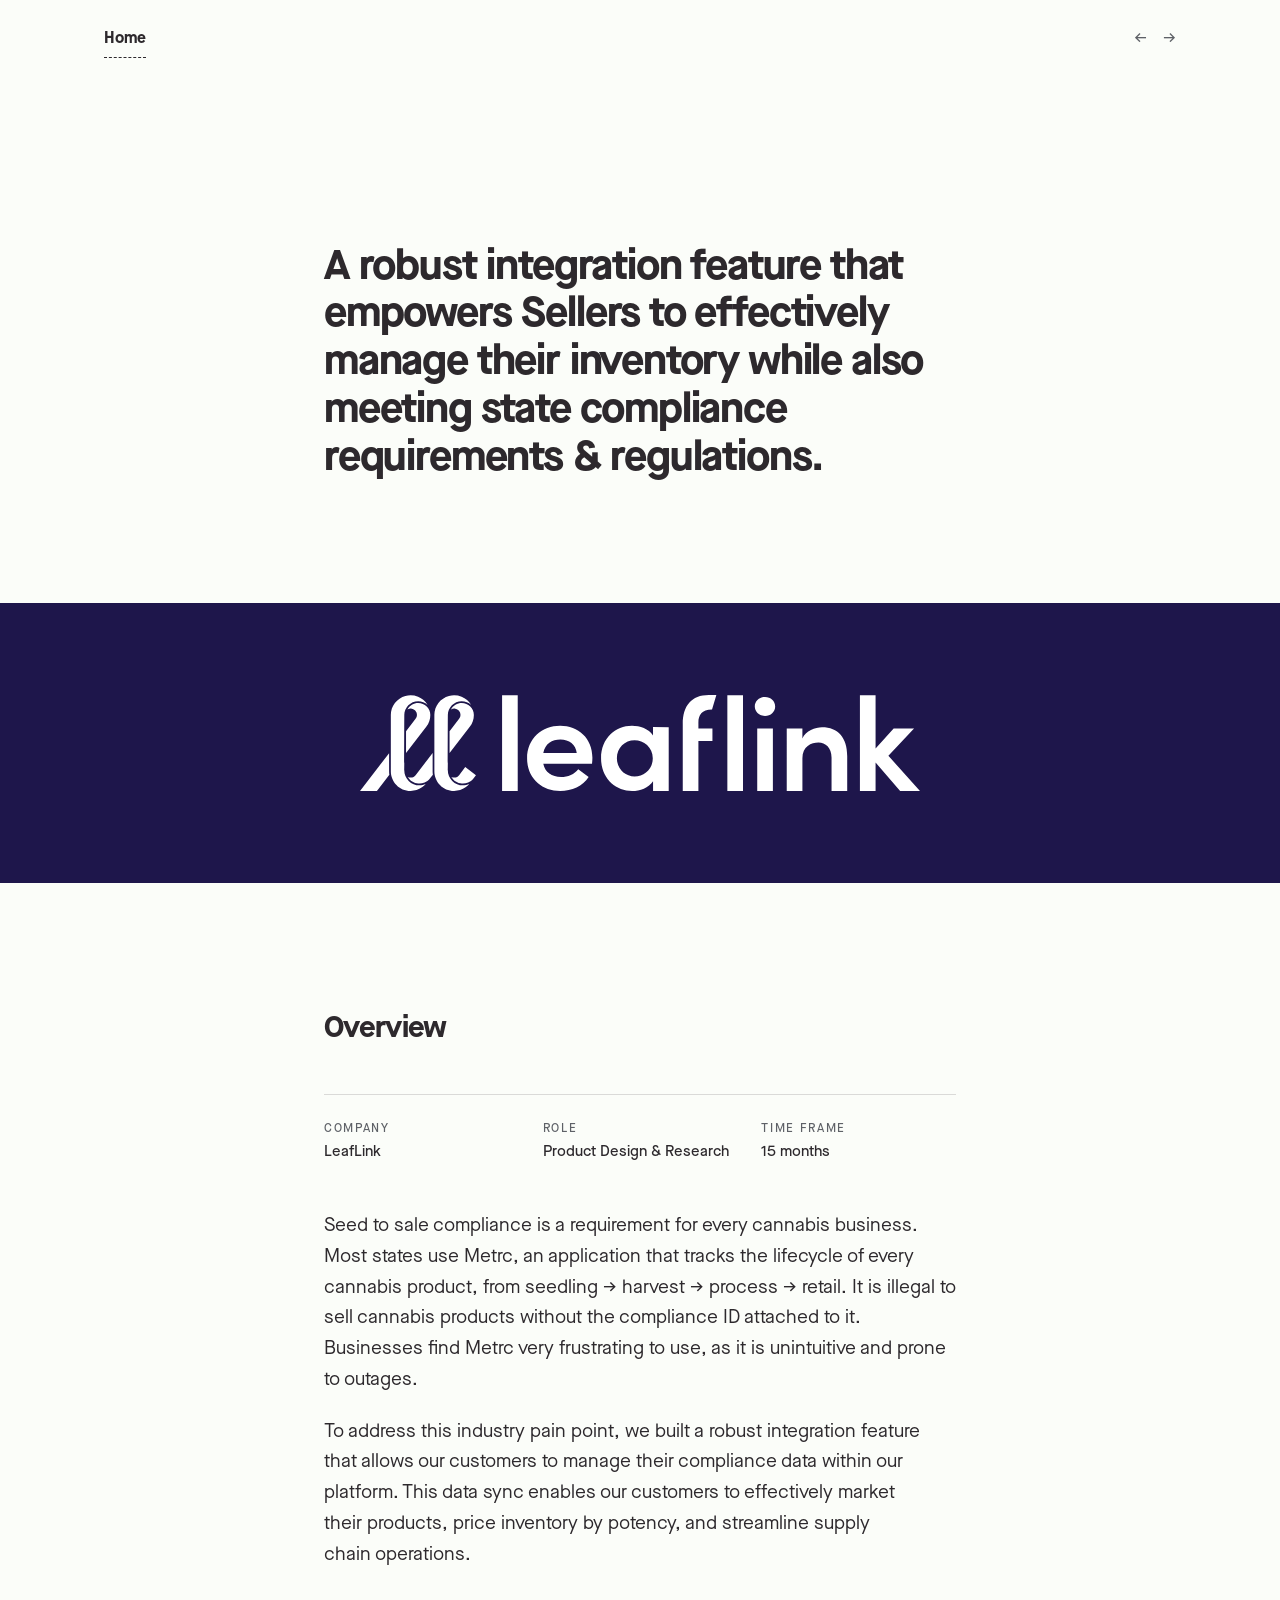
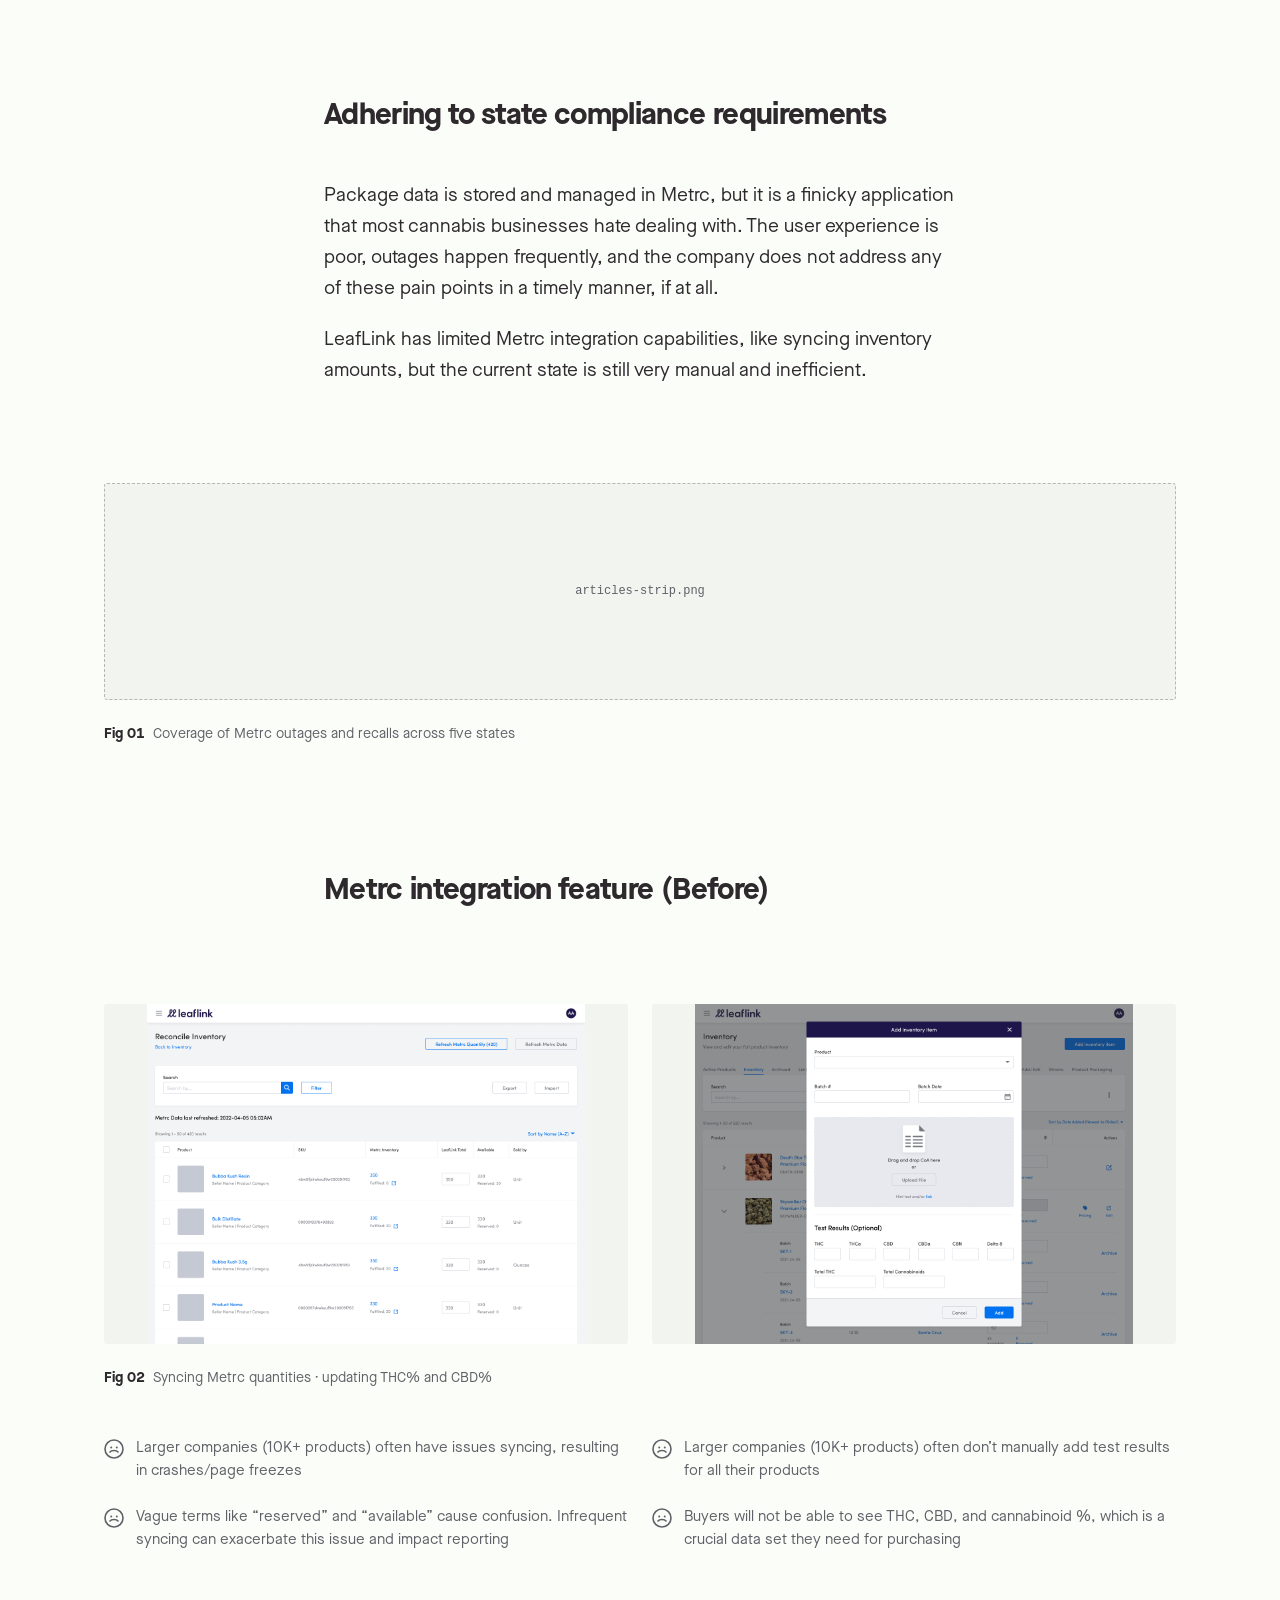
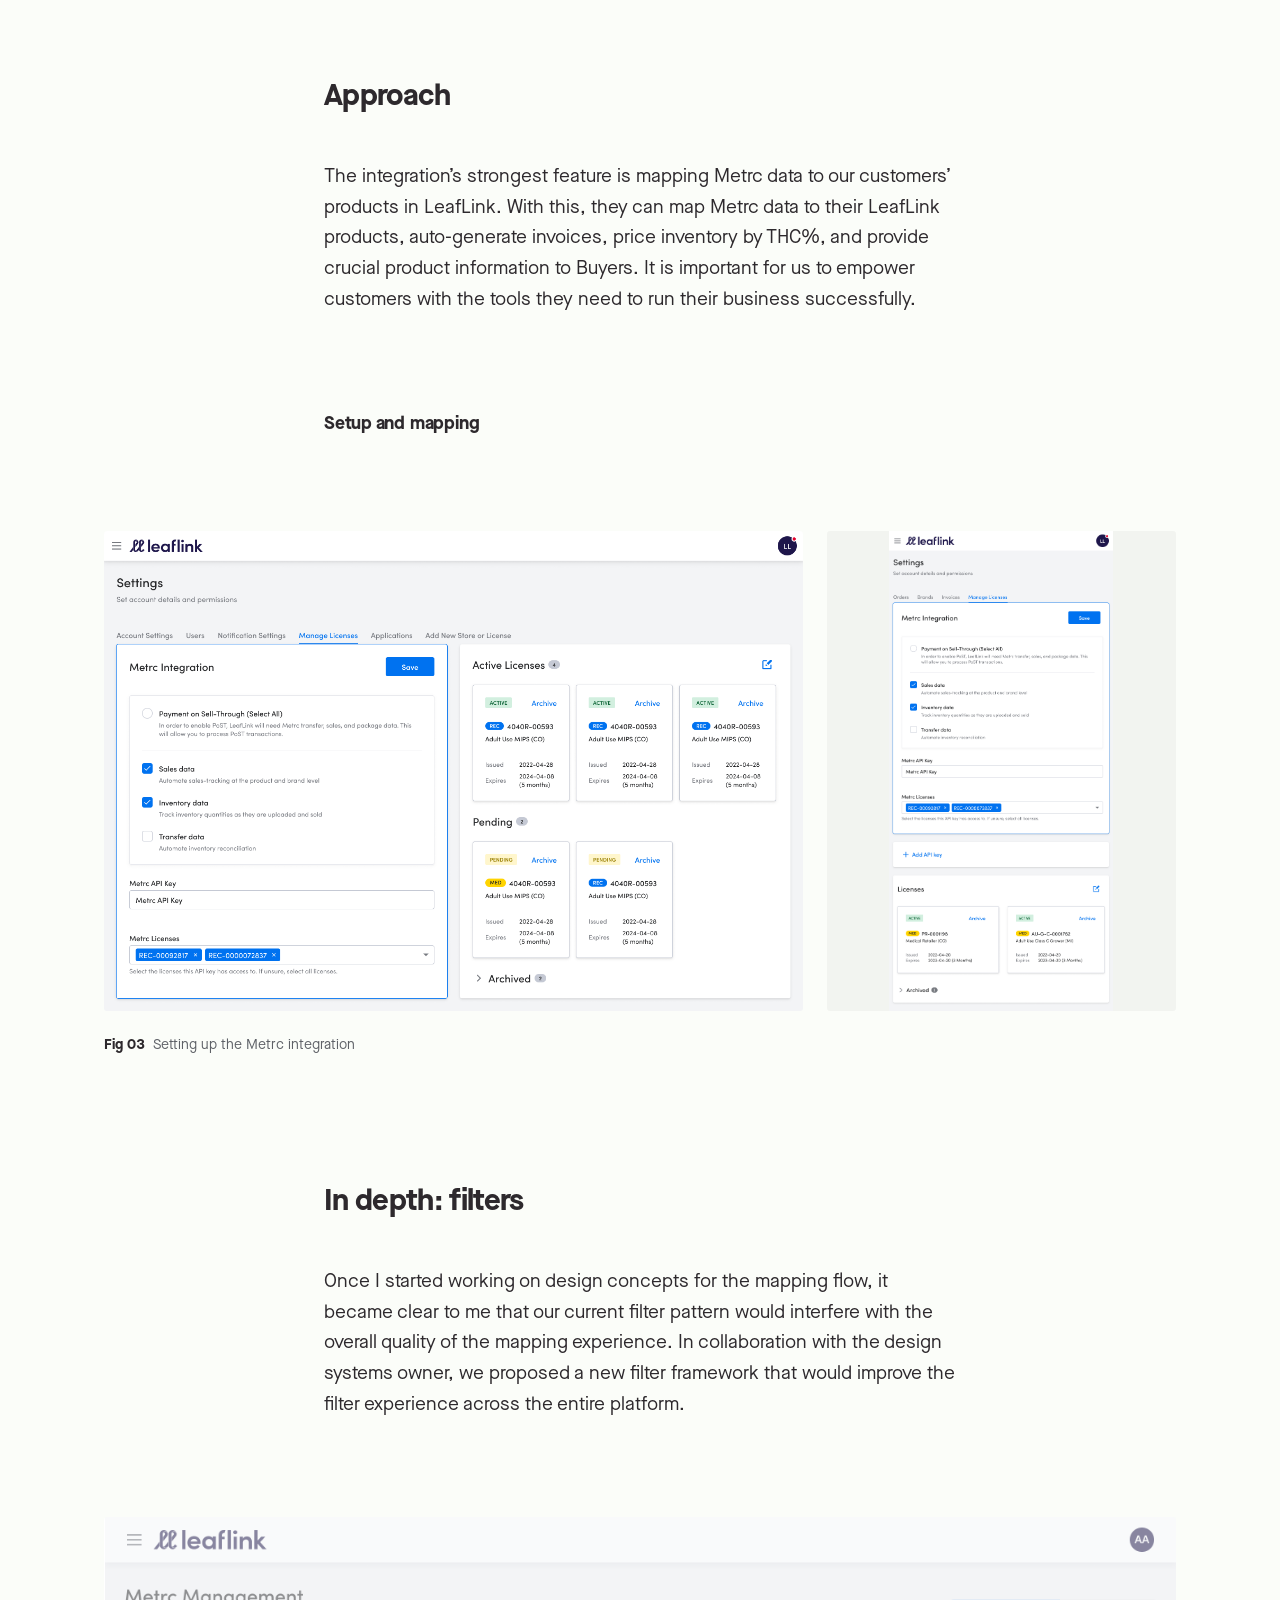
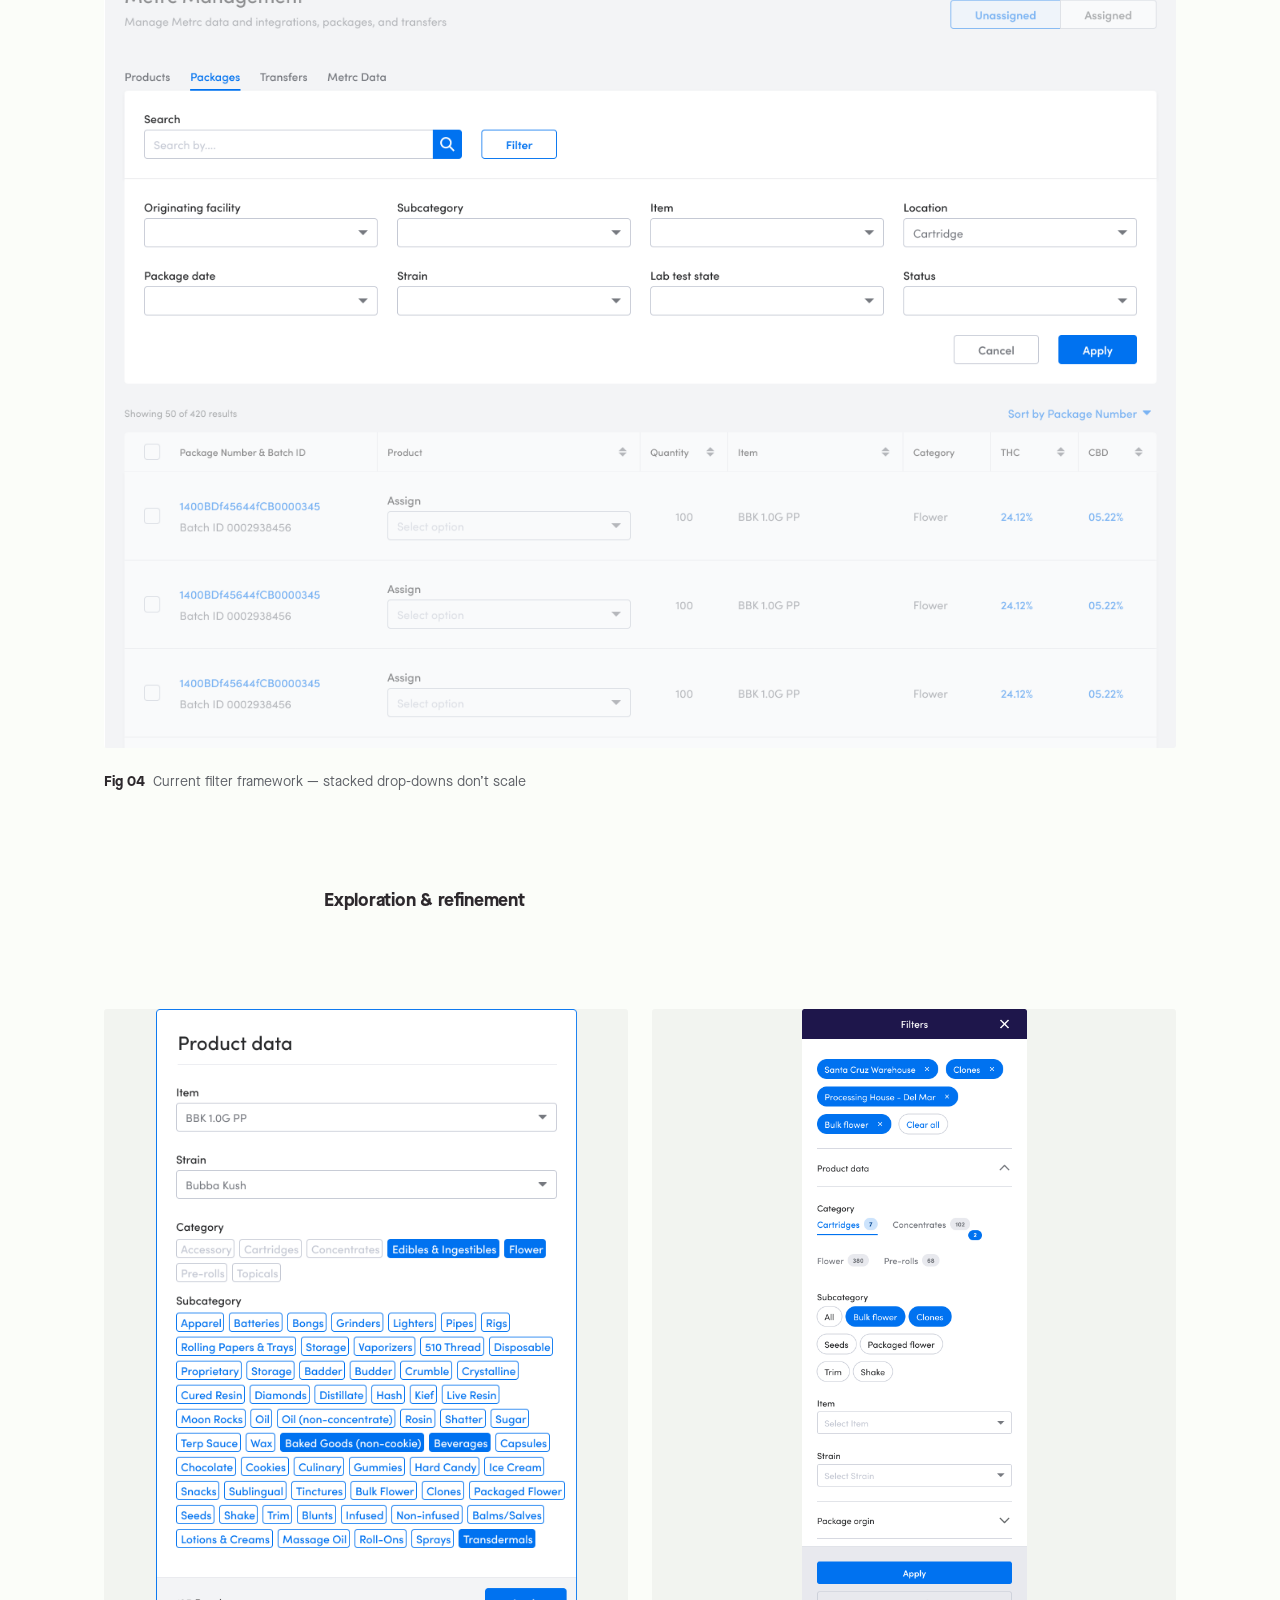
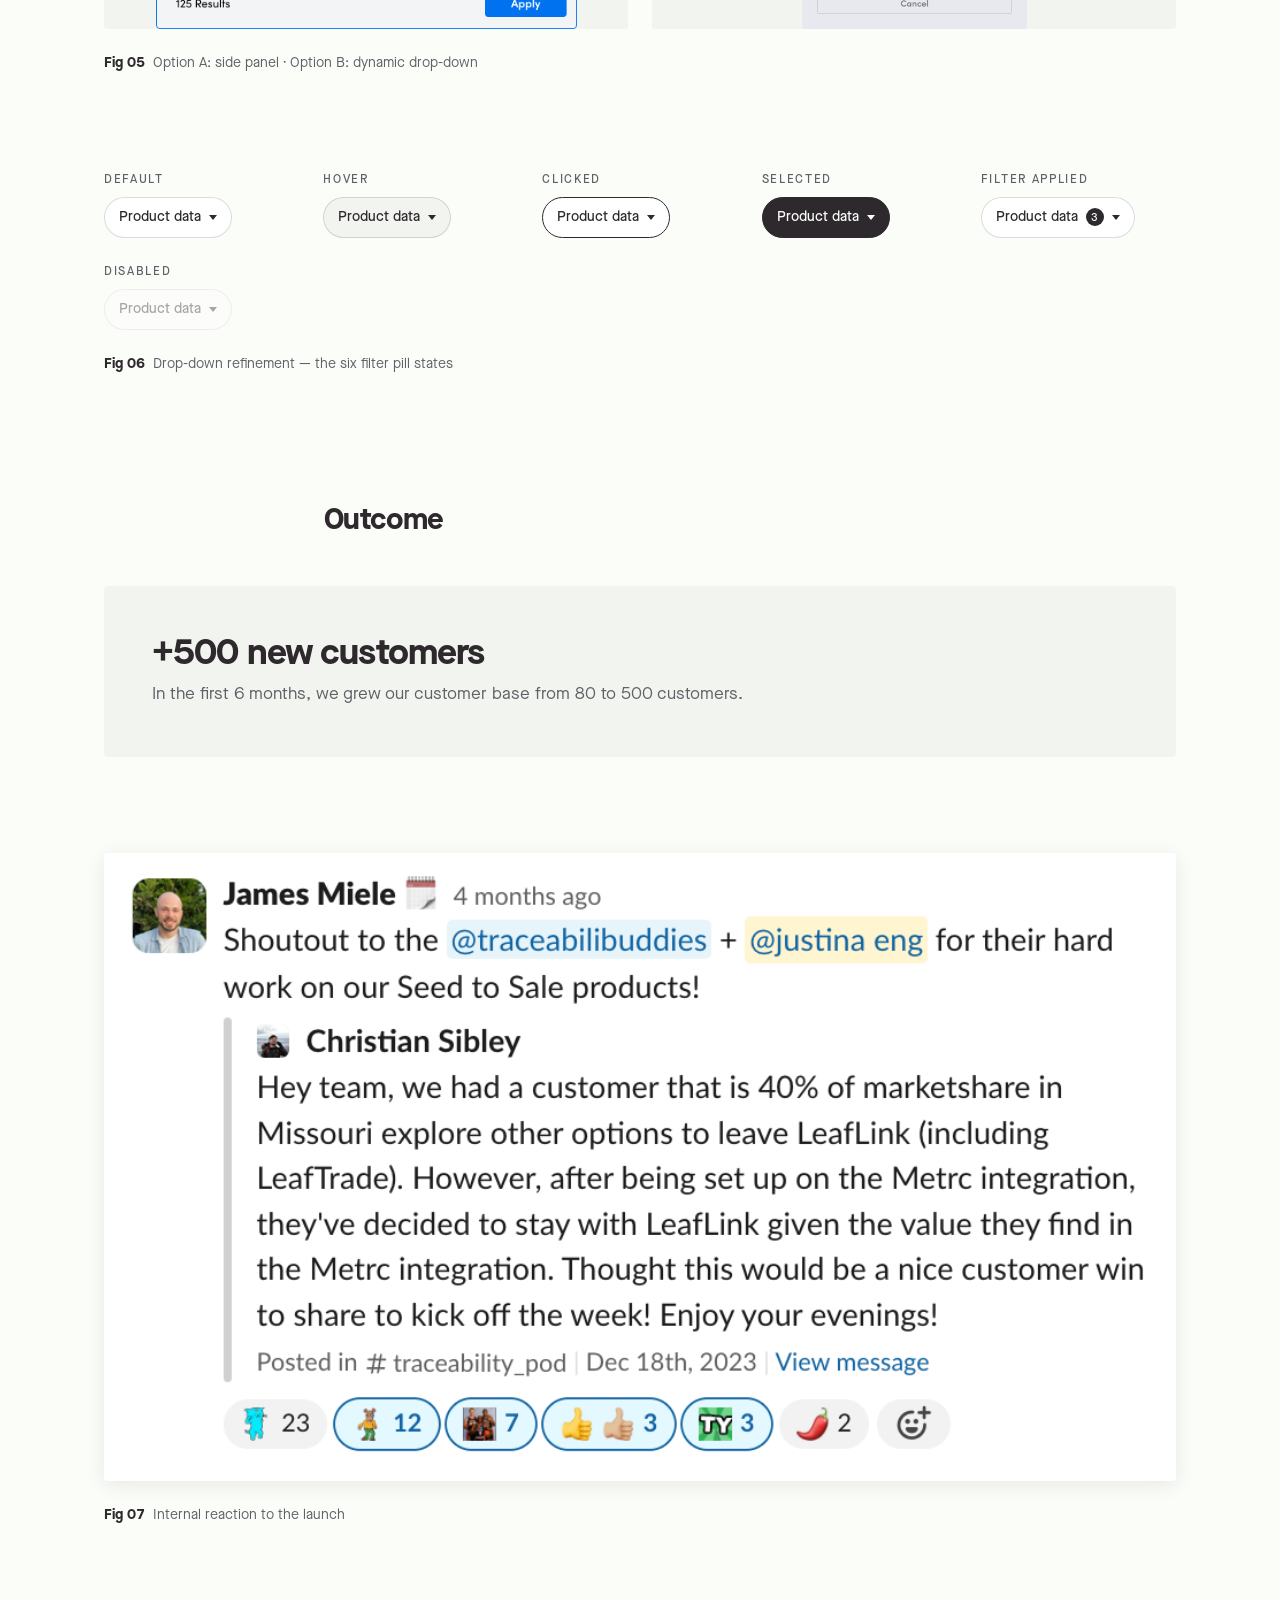
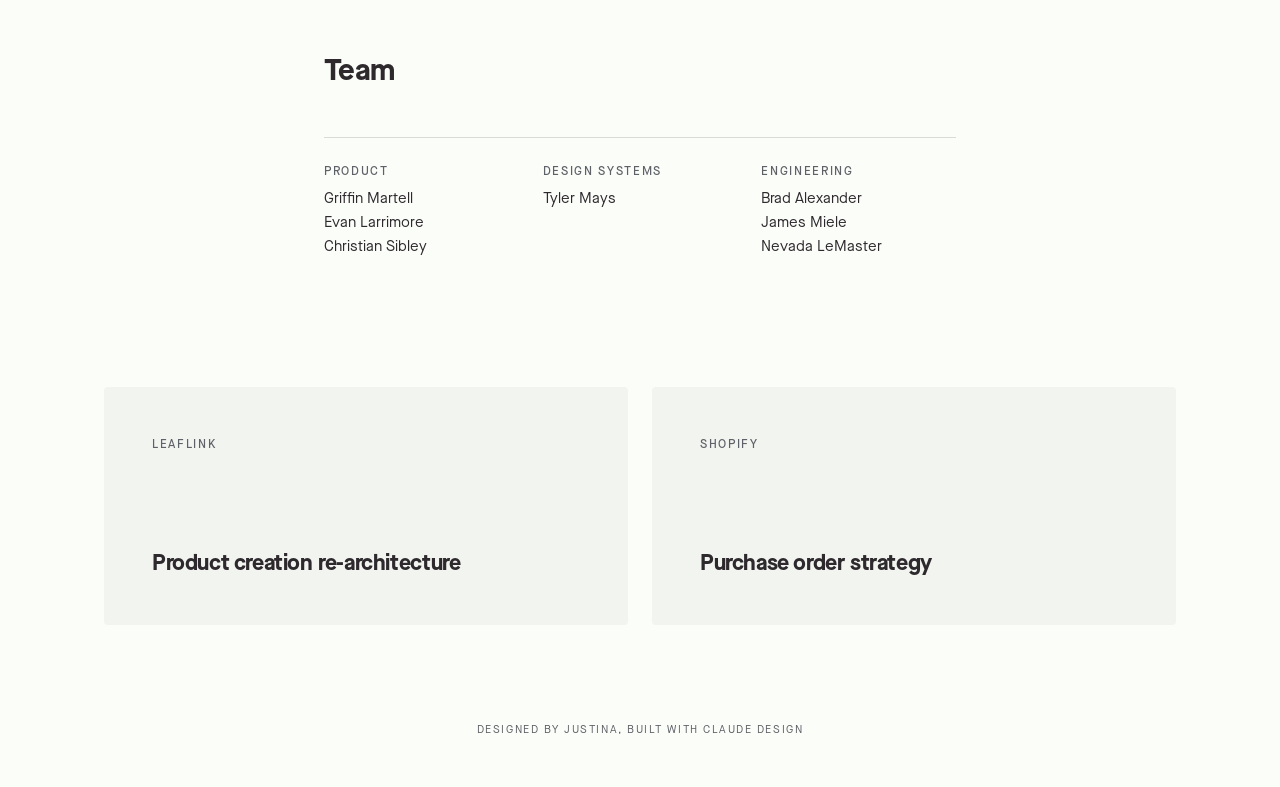
==== commit 64d35680: "show missing assets as labelled placeholders The 12 images that live only in the Claude Design proje" ====
--- a/compliance-hub.html
+++ b/compliance-hub.html
@@ -53,7 +53,7 @@
       <p>LeafLink has limited Metrc integration capabilities, like syncing inventory amounts, but the current state is still very manual and inefficient.</p>
     </div>
     <figure class="frame">
-      <div class="shot shot--contain" style="--ar:2760/560;background-image:url('assets/compliance/articles-strip.png')" role="img" aria-label="News coverage of seed-to-sale tracking failures"></div>
+      <div class="shot shot--contain ph" data-ph="articles-strip.png" style="--ar:2760/560;background-image:url('assets/compliance/articles-strip.png')" role="img" aria-label="News coverage of seed-to-sale tracking failures"></div>
       <figcaption>Coverage of Metrc outages and recalls across five states</figcaption>
     </figure>
   </section>
--- a/case-study.css
+++ b/case-study.css
@@ -184,3 +184,13 @@
 /* tinted quote callout */
 .callout--quote{background:rgb(214,250,225)}
 .callout--quote p{margin:0;font-size:18px;font-style:italic;line-height:1.45}
+
+/* ── missing-asset placeholder ──
+   Mark any image block whose file is not in the repo yet:
+     class="… ph"  data-ph="filename.png"
+   The element keeps its own sizing (--ar, aspect-ratio, width) and its
+   original background-image url stays in the style attribute, so dropping
+   the real file in and deleting the `ph` class + `data-ph` restores it. */
+.ph{background-image:none!important;background-color:var(--mat);border:1px dashed rgba(45,41,45,.3);border-radius:3px;box-shadow:none;display:flex;align-items:center;justify-content:center;padding:8px;overflow:hidden}
+.ph::after{content:attr(data-ph);font-family:ui-monospace,SFMono-Regular,Menlo,monospace;font-size:12px;line-height:1.35;color:var(--muted);text-align:center;word-break:break-word}
+.persona__portrait.ph::after{font-size:10px}
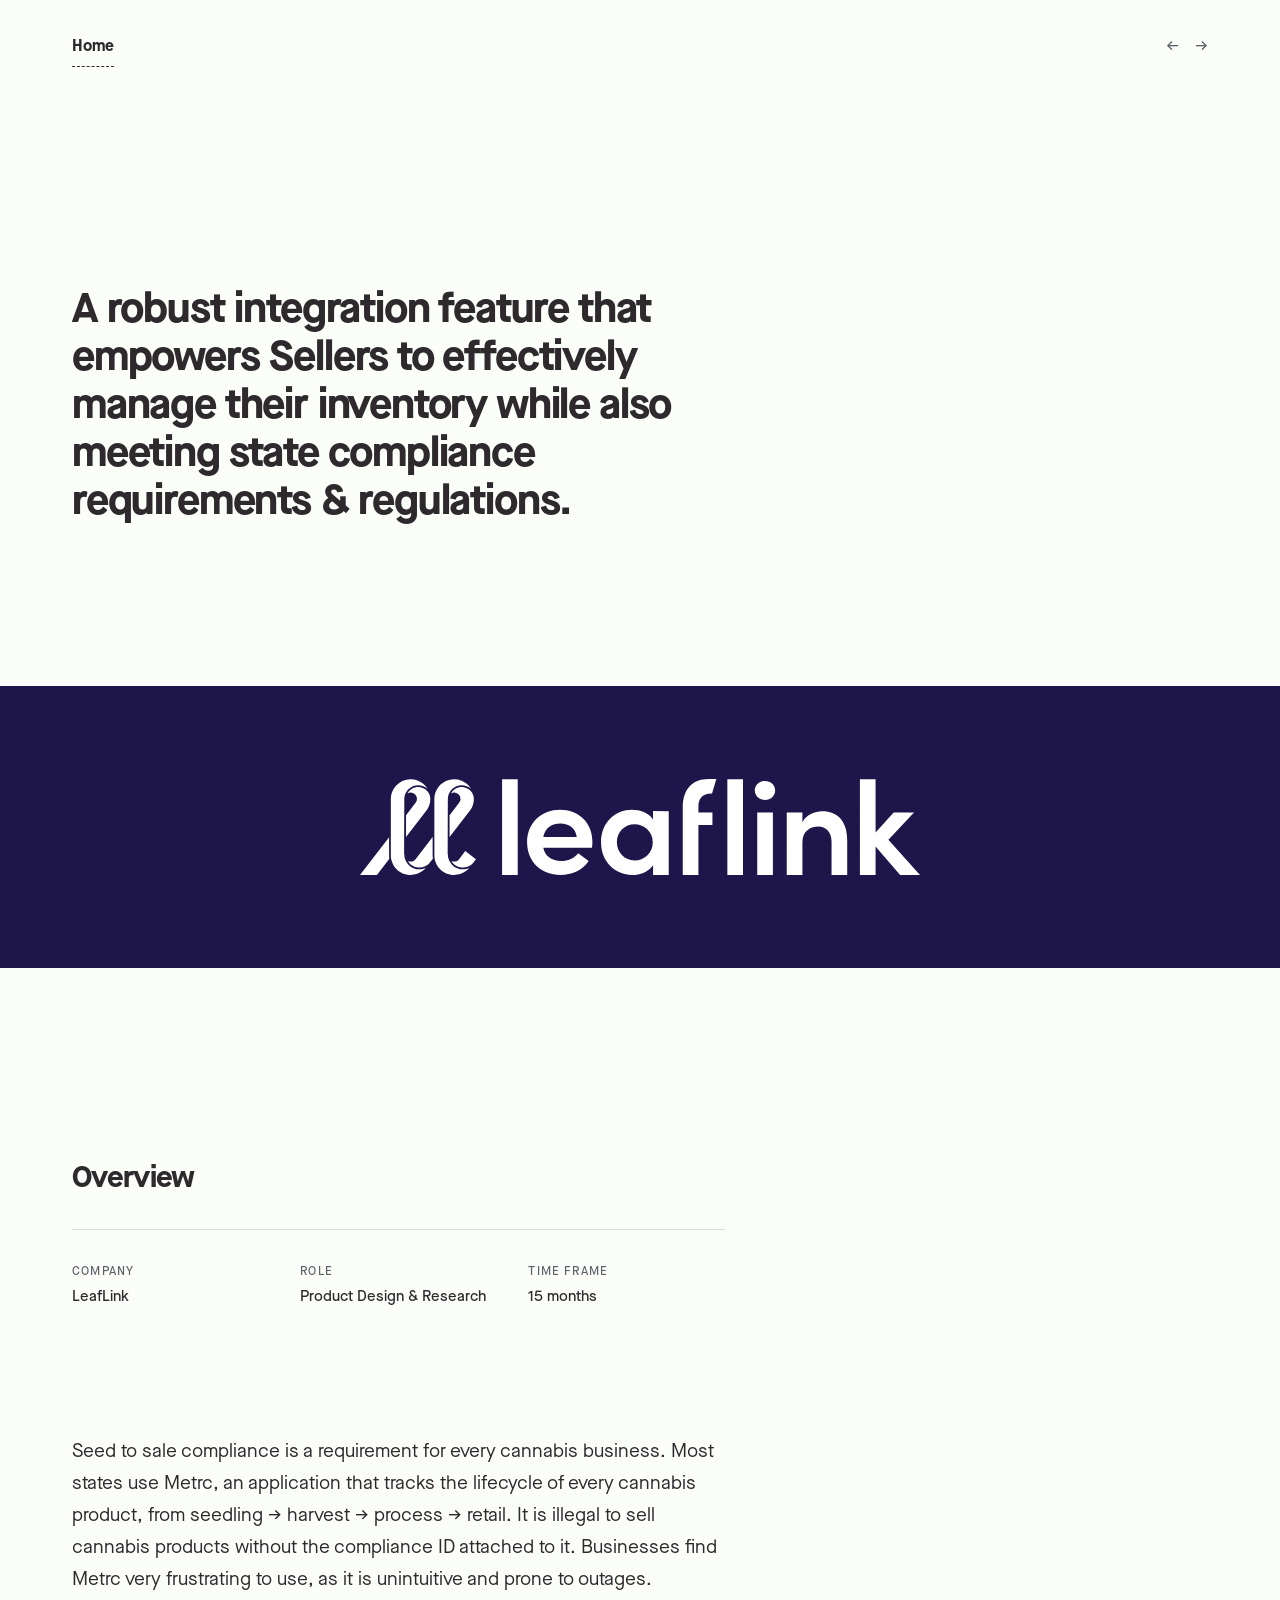
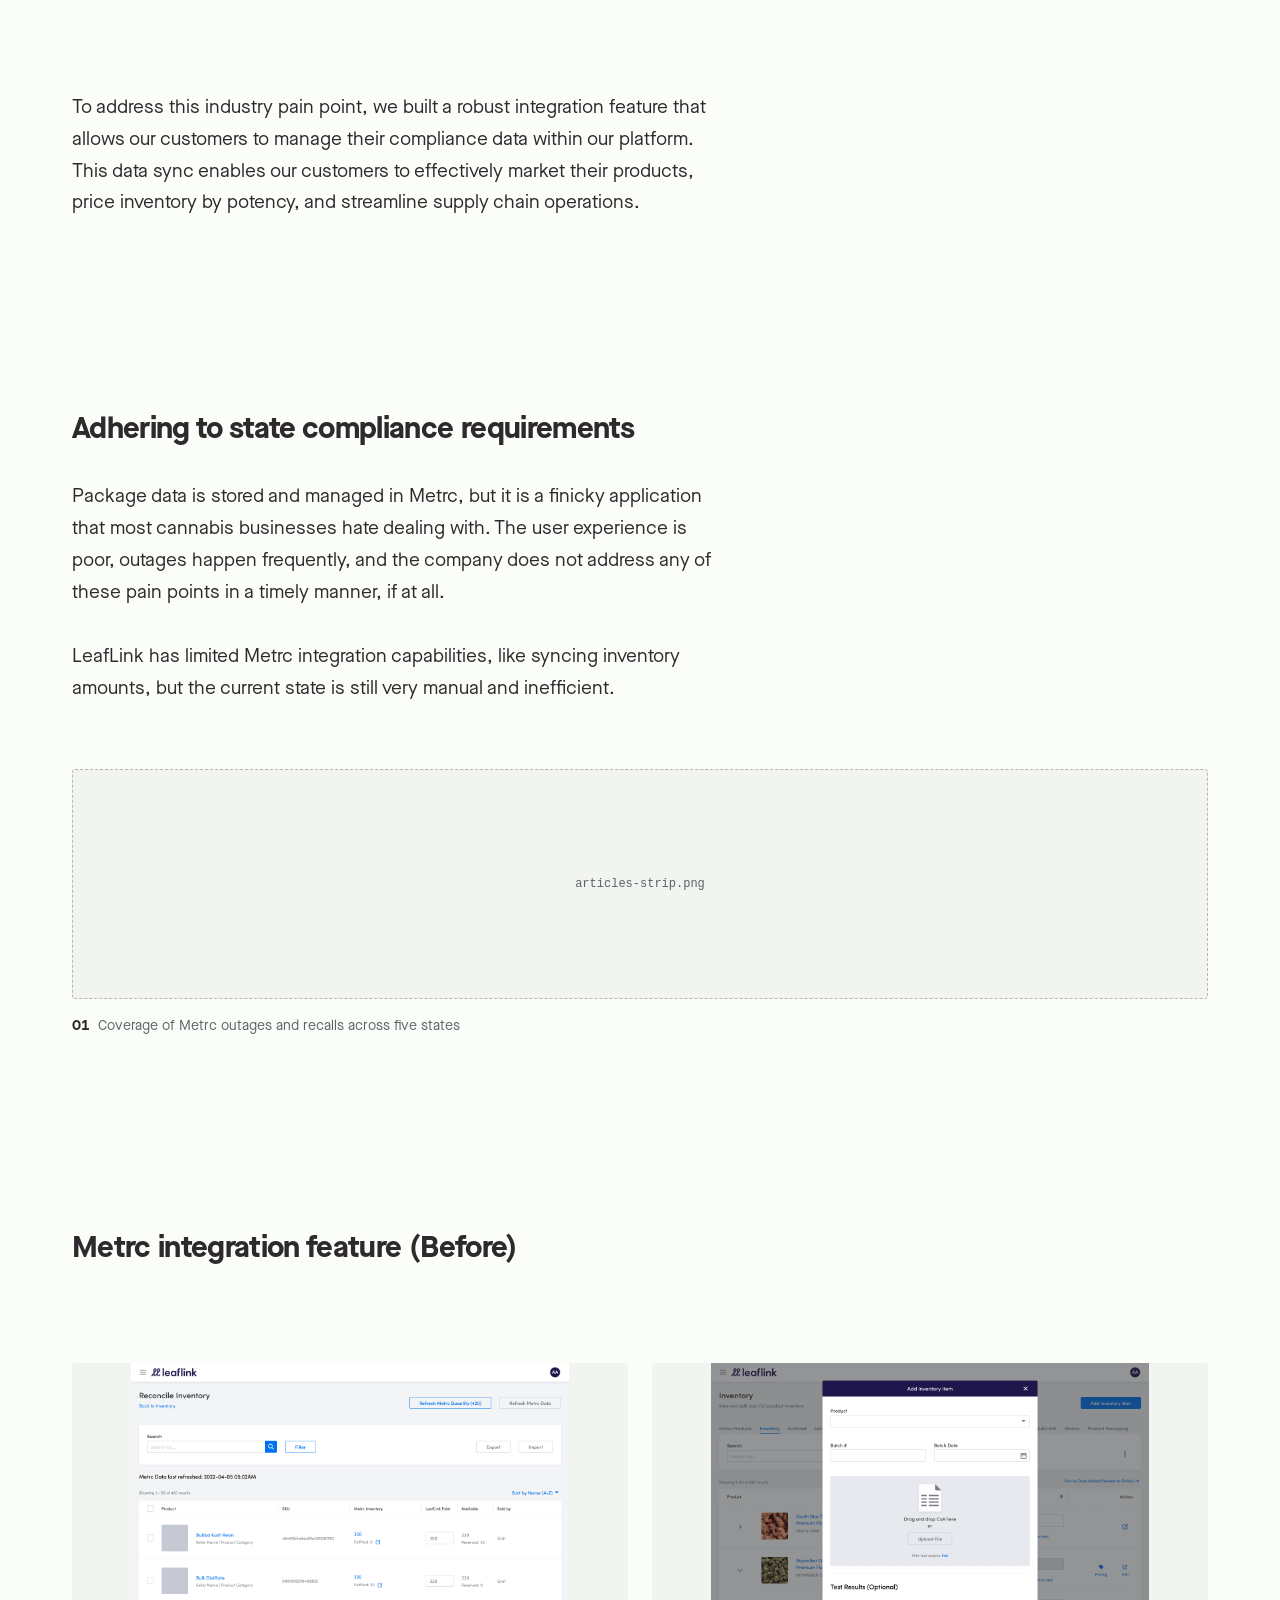
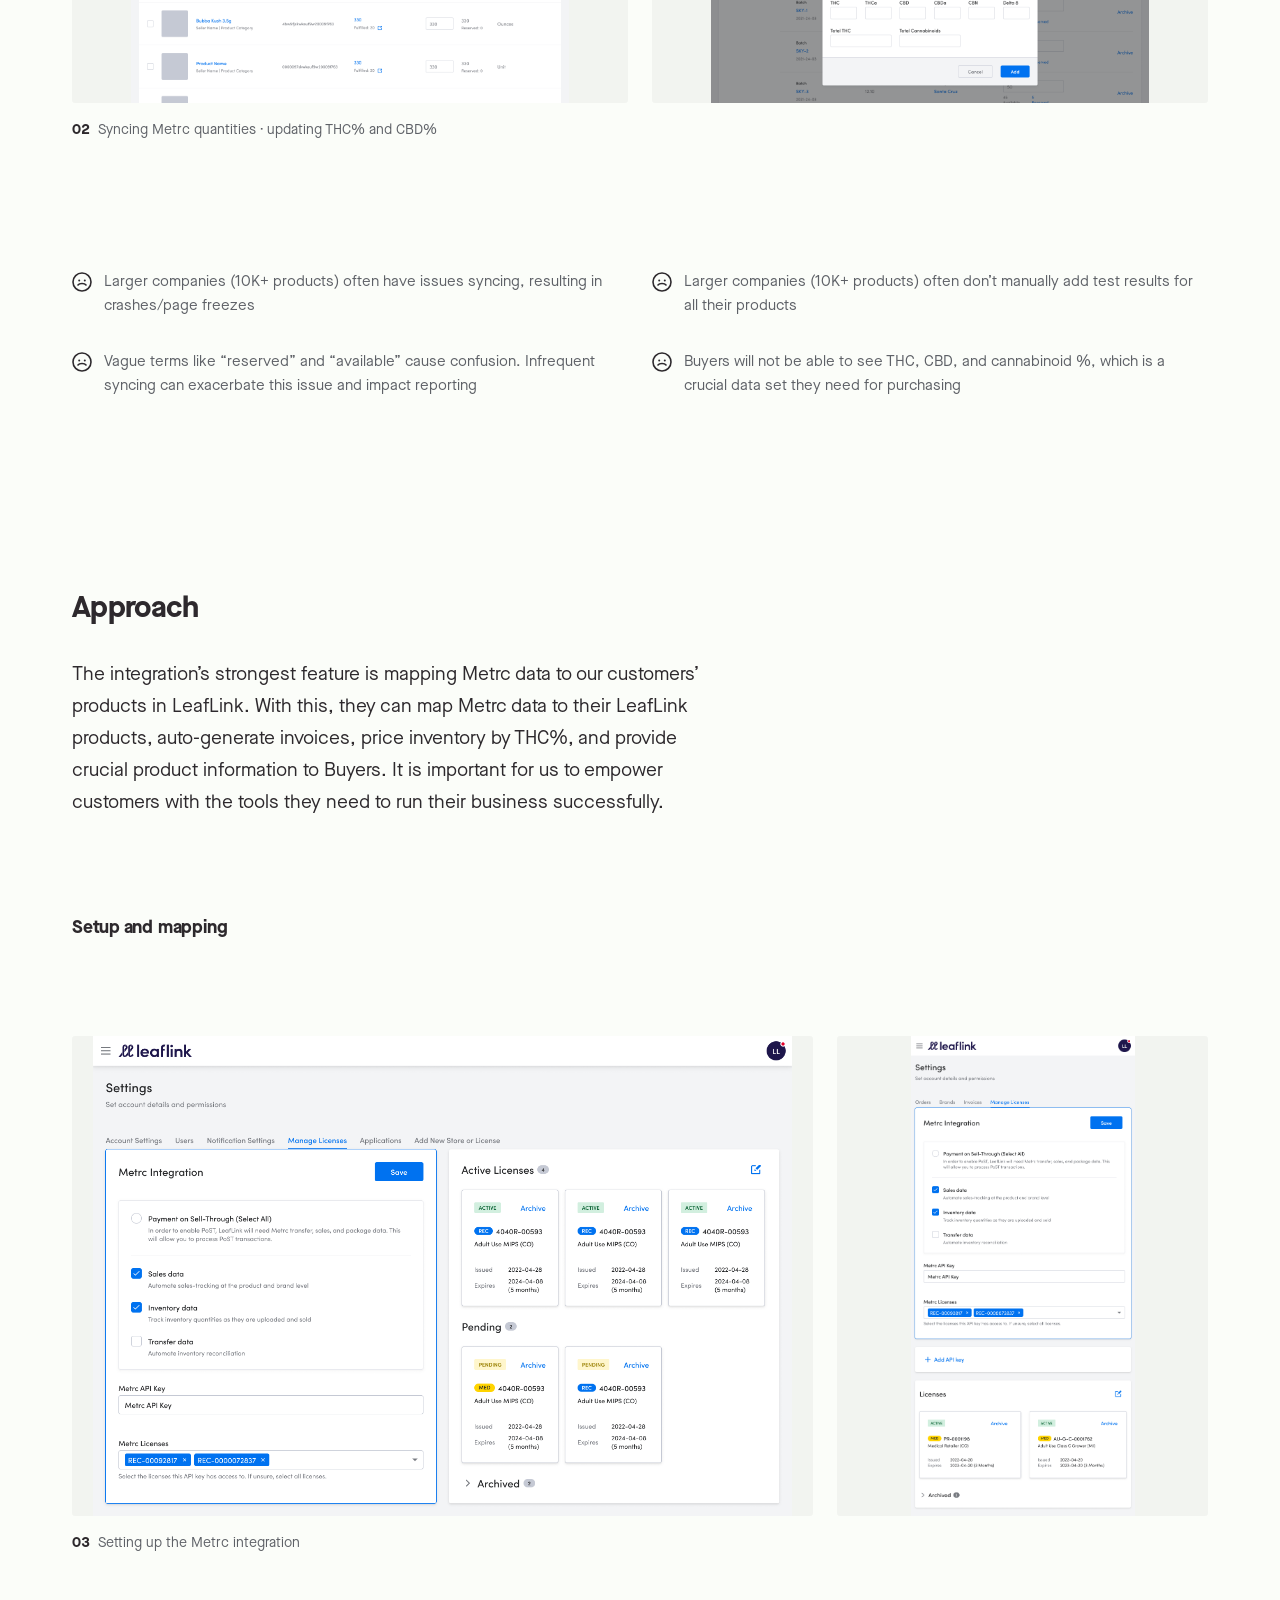
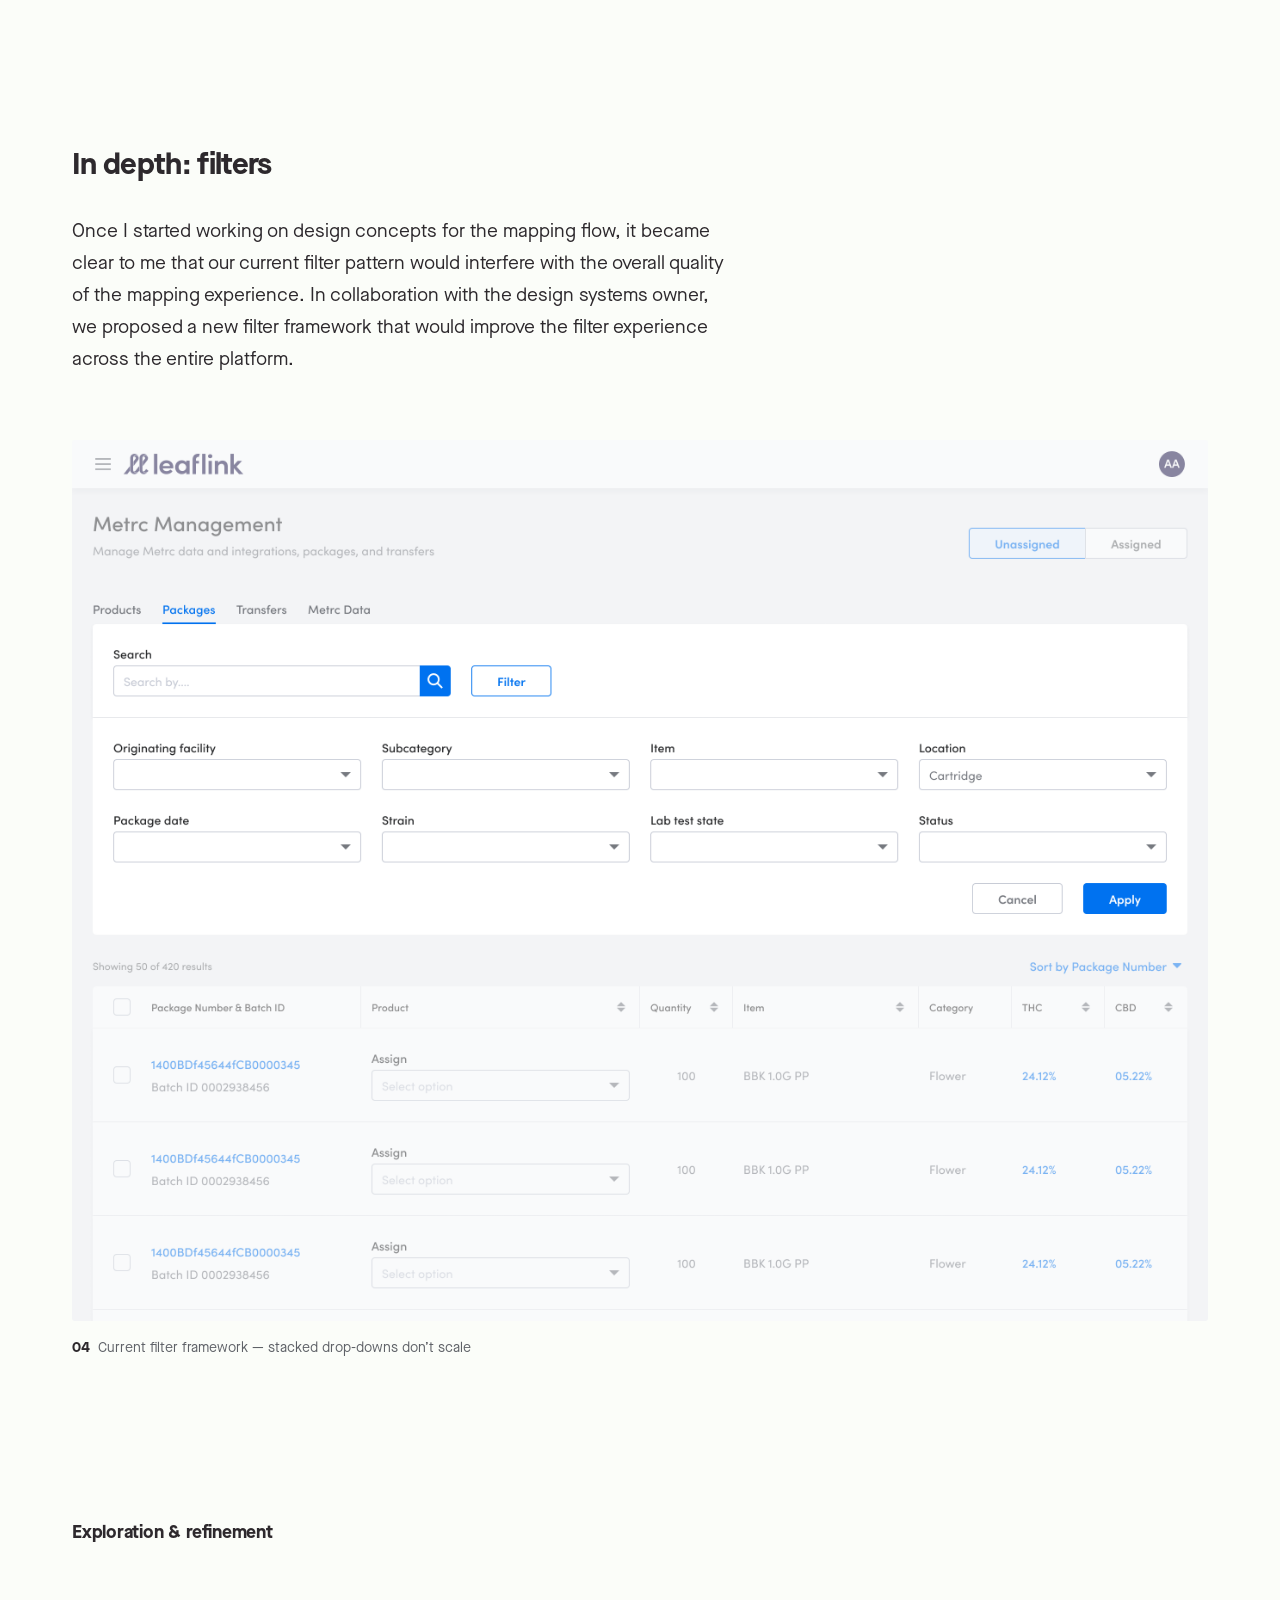
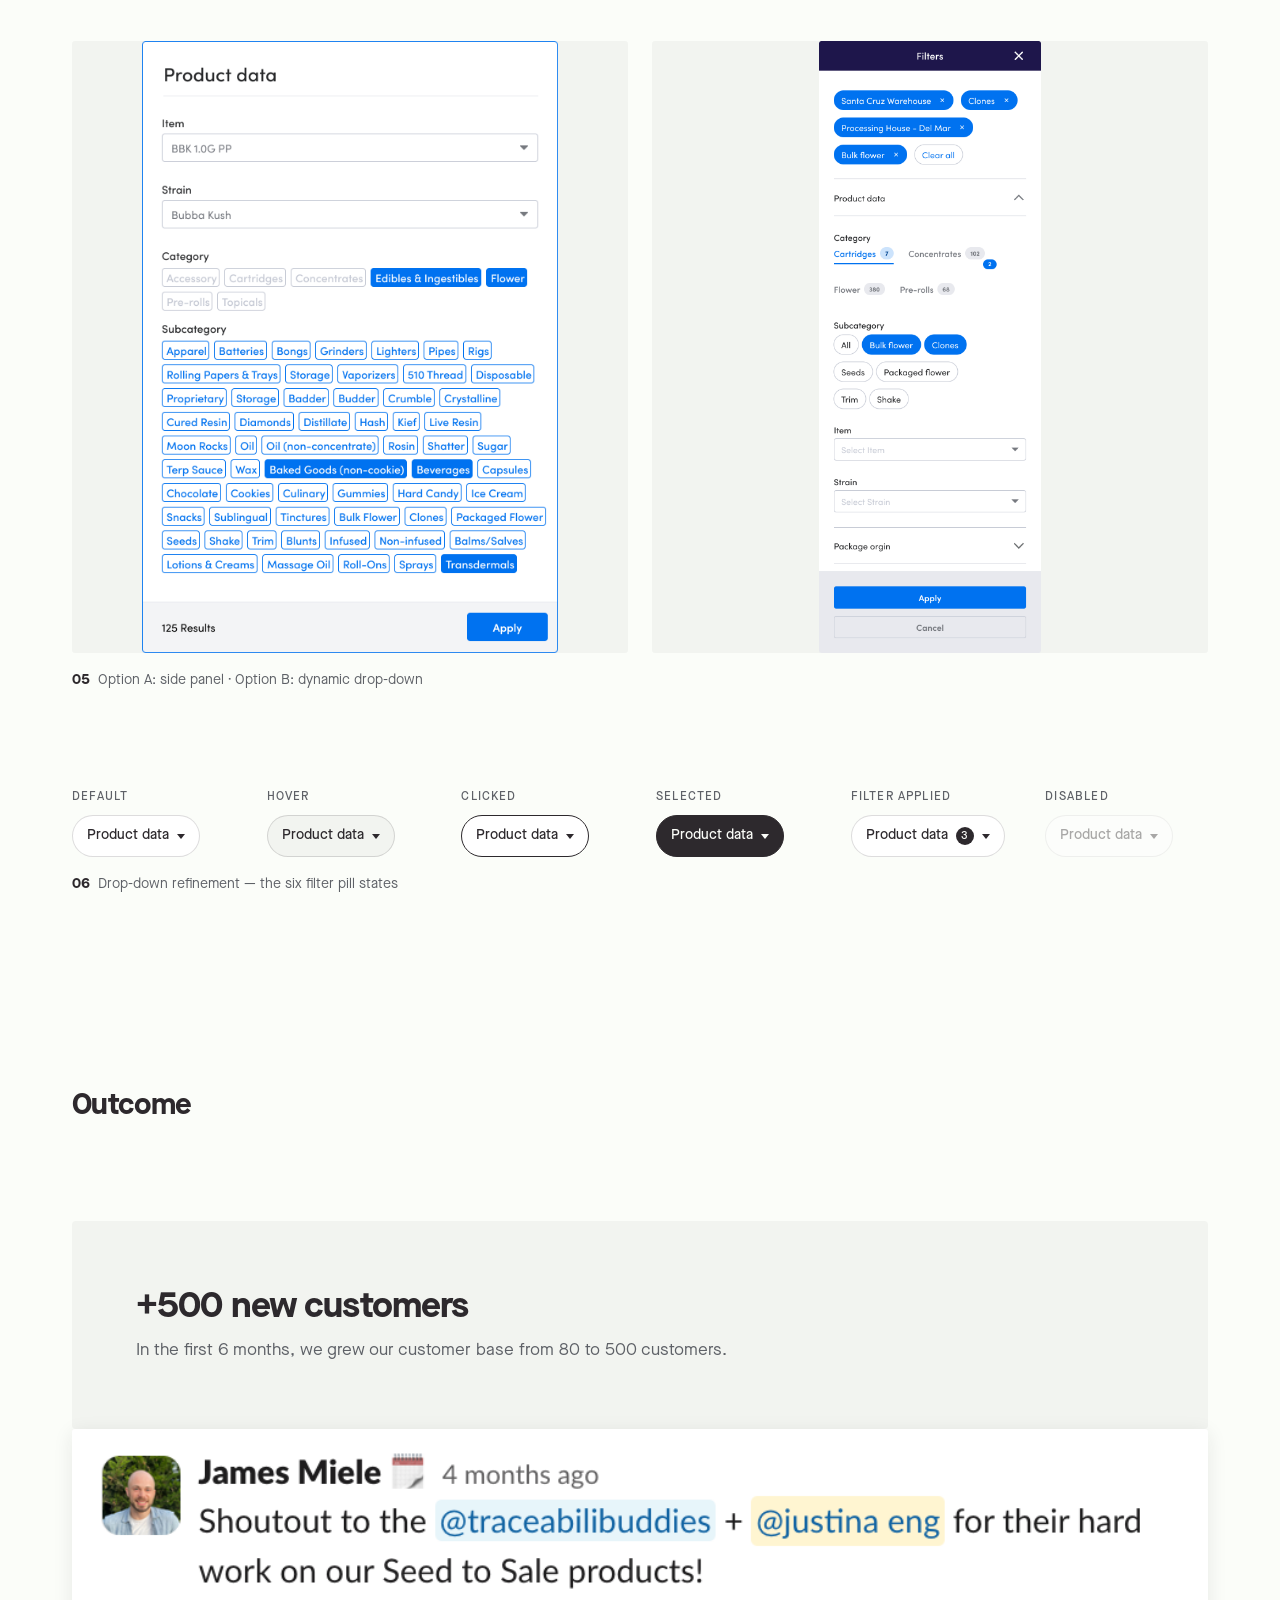
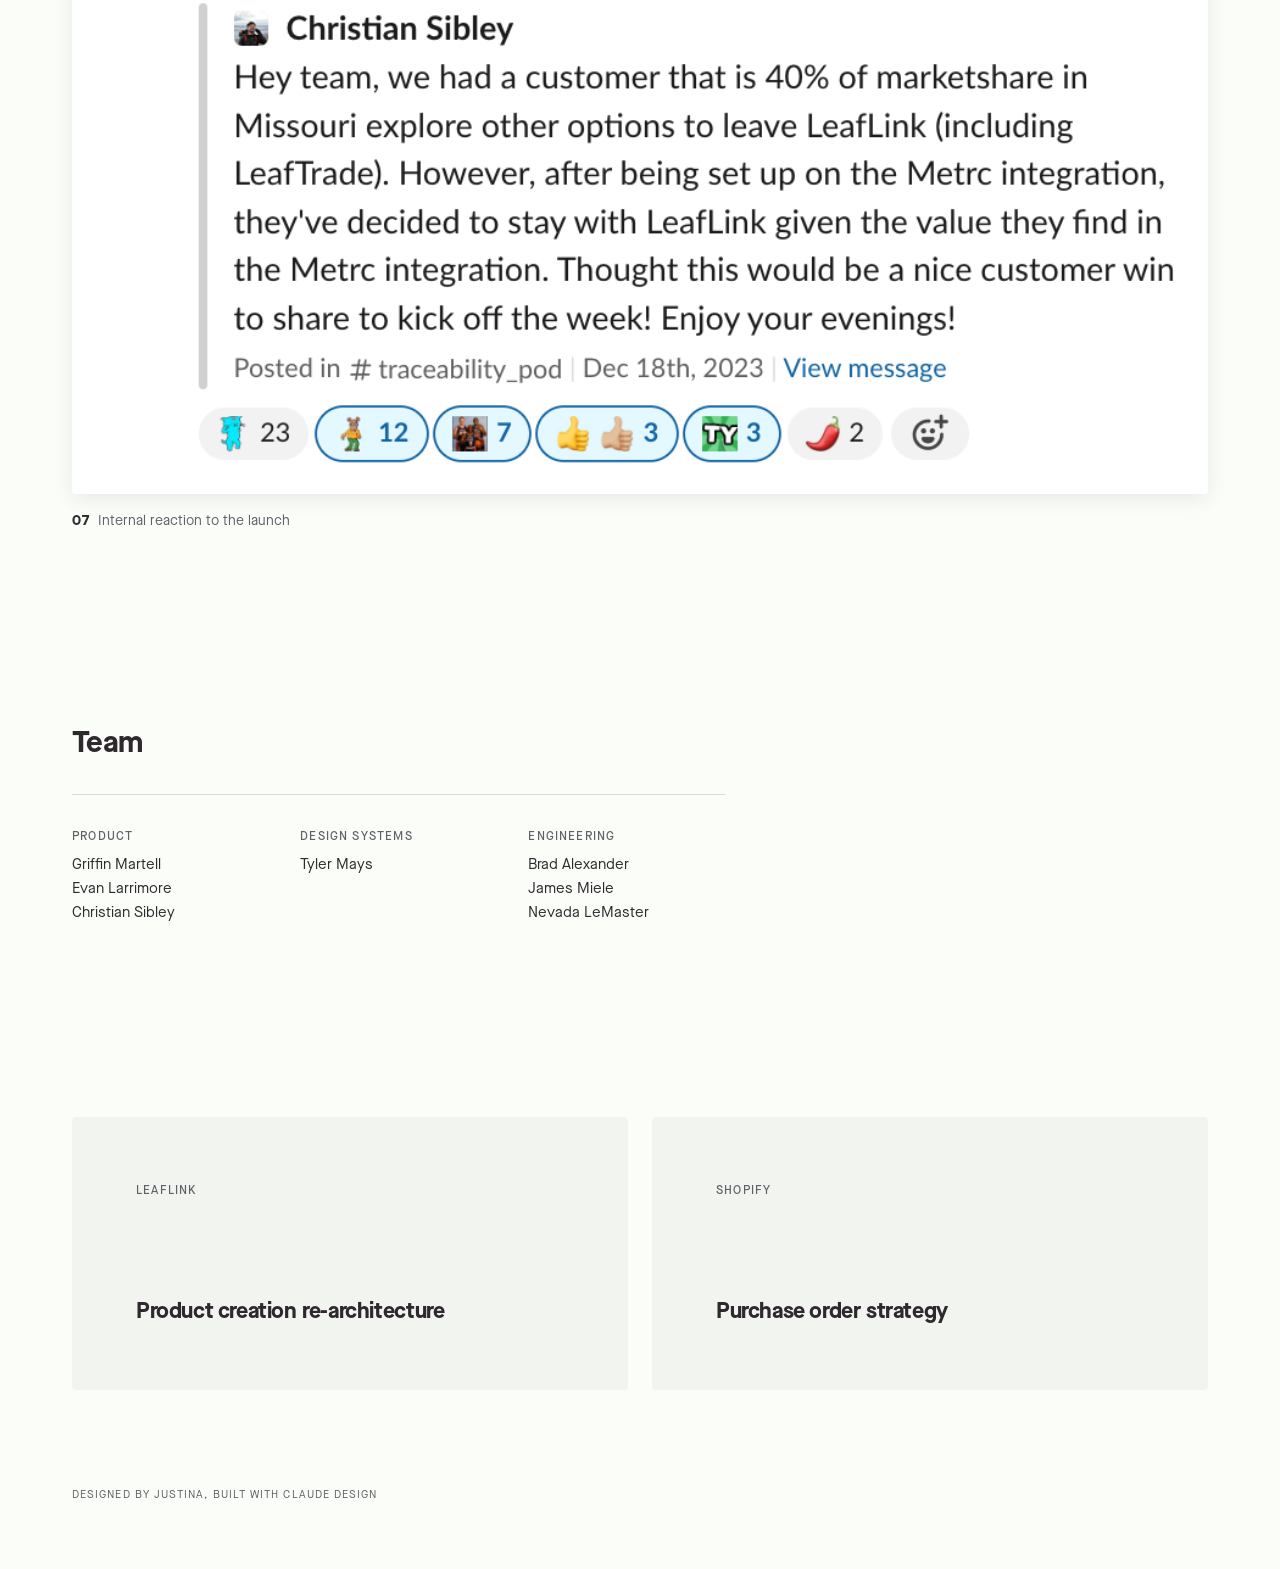
==== commit 355fe88d: "sync redesign from Claude Design Both stylesheets rebuilt onto a shared 12-column / 32px-baseline gr" ====
--- a/compliance-hub.html
+++ b/compliance-hub.html
@@ -10,6 +10,8 @@
 @font-face{font-family:"Maison Neue";src:url("assets/fonts/MaisonNeue-Medium.otf") format("opentype");font-weight:500;font-style:normal;font-display:swap}
 @font-face{font-family:"Maison Neue";src:url("assets/fonts/MaisonNeue-Demi.otf") format("opentype");font-weight:600;font-style:normal;font-display:swap}
 @font-face{font-family:"Maison Neue";src:url("assets/fonts/MaisonNeue-Bold.otf") format("opentype");font-weight:700;font-style:normal;font-display:swap}
+@font-face{font-family:"Maison Neue";src:url("assets/fonts/MaisonNeue-BoldItalic.otf") format("opentype");font-weight:700;font-style:italic;font-display:swap}
+@font-face{font-family:"Maison Neue";src:url("assets/fonts/MaisonNeue-MediumItalic.otf") format("opentype");font-weight:500;font-style:italic;font-display:swap}
 </style>
 <link rel="stylesheet" href="case-study.css"/>
 </head>
--- a/case-study.css
+++ b/case-study.css
@@ -1,102 +1,165 @@
 /* Justina — case study system
-   Prose sits in a narrow measure; figures break out wider.
-   No !important anywhere: pages author markup to these classes.
-
-   measure : 680px   reading column — all prose and headings
-   figure  : 1120px  images break out past the text
-   media    : 1376px full-bleed bands
-   rhythm  : 24 / 48 / 96 / 128 / 176 */
+   ────────────────────────────────────────────────────────────
+   GRID
+   One 12-column grid owns the whole article. Sections inherit it
+   with `grid-template-columns: subgrid`, so a heading, a paragraph
+   and a full-width image all start on the SAME left rail — the thing
+   that makes a page read as designed rather than stacked.
+
+     page max    1200px, 32px page padding, 24px gutter
+     column      ~72.7px
+     .measure    cols 1–7   (653px — ~70 characters at 19px)
+     .frame      cols 1–12  (1136px)
+     .bleed      full viewport
+
+   BASELINE
+   Body is 19px / 32px. Every vertical value is a multiple of 32,
+   so text blocks in different columns land on shared increments.
+
+     --bl-h  16   half step, caption to image
+     --bl-1  32   paragraph to paragraph, heading to body
+     --bl-2  64   block to block inside a section
+     --bl-3  96   figure to figure, subhead break
+     --bl-4  128
+     --bl-5  192  section to section
+
+   Add `class="grid-on"` to <body> to see the columns.
+   ──────────────────────────────────────────────────────────── */
 :root{
   --ink:rgb(45,41,45);--muted:rgb(94,97,103);--bg:rgb(251,253,249);--paper:#fff;
   --hair:rgba(45,41,45,.16);--mat:rgba(45,41,45,.04);--accent:rgb(242,220,91);
-  --measure:680px;--figure:1120px;--media:1376px;--gut:24px;
-  --sp-1:24px;--sp-2:48px;--sp-3:96px;--sp-4:128px;--sp-5:176px;--nav-h:64px;
+  --grid-max:1200px;--pad:32px;--gut:24px;--cols:12;
+  --w-text:653px;--w-frame:1136px;
+  --bl:32px;--bl-h:16px;--bl-1:32px;--bl-2:64px;--bl-3:96px;--bl-4:128px;--bl-5:192px;
+  /* legacy aliases so page-level inline styles keep working */
+  --sp-1:32px;--sp-2:64px;--sp-3:96px;--sp-4:128px;--sp-5:192px;
+  --measure:var(--w-text);--figure:var(--w-frame);--media:var(--grid-max);--nav-h:64px;
   --sans:"Maison Neue","Helvetica Neue",Helvetica,Arial,sans-serif;
   --shadow:0 4px 20px rgba(38,38,38,.09);
 }
 *{box-sizing:border-box}
 html{-webkit-text-size-adjust:100%}
-body{margin:0;background:var(--bg);color:var(--ink);font-family:var(--sans);font-size:19px;line-height:1.62;-webkit-font-smoothing:antialiased;text-rendering:optimizeLegibility;counter-reset:fig}
+body{margin:0;overflow-x:hidden;background:var(--bg);color:var(--ink);font-family:var(--sans);font-size:19px;line-height:1.6842;-webkit-font-smoothing:antialiased;font-kerning:normal;font-variant-ligatures:common-ligatures;letter-spacing:0;counter-reset:fig}
 img{display:block;max-width:100%;height:auto}
 a{color:inherit;text-decoration:none}
 a:hover{color:var(--ink)}
-p{margin:0 0 1.1em;text-wrap:pretty}
+svg{fill:currentColor;color:var(--ink)}
+svg [fill]:not([fill="none"]){fill:currentColor}
+svg [stroke]:not([stroke="none"]){stroke:currentColor}
+p{margin:0 0 var(--bl-1)}
 p:last-child{margin-bottom:0}
 
-/* ── containers ── */
-.measure{width:100%;max-width:var(--measure);margin-inline:auto;padding-inline:var(--gut)}
-.frame{width:100%;max-width:var(--figure);margin-inline:auto;padding-inline:var(--gut)}
-.bleed{width:100%;max-width:var(--media);margin-inline:auto}
-
-/* ── nav ── */
+/* ══ the grid ══ */
+body>article{display:grid;grid-template-columns:repeat(var(--cols),minmax(0,1fr));column-gap:var(--gut);row-gap:0;width:100%;max-width:var(--grid-max);margin-inline:auto;padding-inline:var(--pad)}
+body>article>*{grid-column:1/-1;min-width:0}
+body>article>*+*{margin-top:var(--bl-5)}
+
+/* sections inherit the parent columns, so children share its left rail */
+.chapter{display:grid;grid-template-columns:subgrid;grid-column:1/-1;row-gap:var(--bl-2)}
+.chapter>*{grid-column:1/span 7;min-width:0}
+.chapter>.frame,.chapter>figure.frame,.chapter>.bleed,.chapter>.flow{grid-column:1/-1}
+
+/* column spans — same names as before, now grid roles instead of centered boxes */
+.measure{grid-column:1/span 7;min-width:0}
+.frame{grid-column:1/-1;min-width:0}
+.bleed{grid-column:1/-1;width:100vw;margin-inline:calc(50% - 50vw)}
+.chapter.measure{grid-template-columns:subgrid}
+.chapter.measure>*{grid-column:1/span 7}
+.pullquote{grid-column:1/span 9}
+
+/* containers that sit outside the article still center on the same page box */
+body>.frame,body>nav.upnext,body>.footer{width:100%;max-width:var(--grid-max);margin-inline:auto;padding-inline:var(--pad)}
+body>.measure{width:100%;max-width:calc(var(--w-text) + var(--pad)*2);margin-inline:auto;padding-inline:var(--pad)}
+
+/* column overlay for checking alignment */
+body.grid-on>article{position:relative}
+body.grid-on>article::before{content:"";position:absolute;inset:0 var(--pad);display:grid;grid-template-columns:repeat(var(--cols),minmax(0,1fr));column-gap:var(--gut);background:repeating-linear-gradient(90deg,rgba(255,0,90,.06) 0 calc((100% - (var(--cols) - 1)*var(--gut))/var(--cols)),transparent 0 0);pointer-events:none;z-index:99}
+
+/* ══ nav ══ */
 .nav{position:sticky;top:0;z-index:10;background:var(--bg)}
-.nav__inner{display:flex;align-items:center;justify-content:space-between;max-width:var(--figure);margin-inline:auto;padding:var(--sp-1) var(--gut)}
+.nav__inner{display:flex;align-items:center;justify-content:space-between;max-width:var(--grid-max);margin-inline:auto;padding:var(--bl-1) var(--pad)}
 .nav__home{position:relative;font-size:16px;font-weight:700}
 .nav__home::after{content:"";position:absolute;left:0;right:0;bottom:-6px;border-bottom:1px dashed var(--ink)}
 .nav__arrows{display:flex;gap:16px;font-size:18px;color:var(--muted)}
 .nav__arrows a:hover{color:var(--ink)}
 
-/* ── opening ── */
-.lede{padding:clamp(96px,13vw,var(--sp-5)) var(--gut) var(--sp-3)}
-.lede__title{margin:0 0 var(--sp-1);font-size:clamp(30px,3.6vw,42px);font-weight:700;line-height:1.14;letter-spacing:-.028em}
+/* ══ opening ══ */
+.lede{padding-block:var(--bl-5) 0}
+body>article>.lede{margin-top:0}
+.lede__title{margin:0 0 var(--bl-1);font-size:clamp(30px,3.6vw,42px);line-height:clamp(38px,4.2vw,48px);font-weight:700;letter-spacing:-.028em;text-wrap:pretty}
 .lede__sub{margin:0;font-size:19px;color:var(--muted)}
-
-/* ── metadata: one row, label over value ── */
-.meta{display:grid;grid-template-columns:repeat(3,minmax(0,1fr));gap:var(--sp-1);align-items:start;margin:0;padding-top:var(--sp-1);border-top:1px solid var(--hair)}
-.meta dt{margin:0 0 4px;font-size:12px;font-weight:500;letter-spacing:.14em;text-transform:uppercase;color:var(--muted)}
+.lede__title em{font-style:italic}
+
+/* ══ metadata ══ */
+.meta{display:grid;grid-template-columns:repeat(3,minmax(0,1fr));gap:var(--bl-1);align-items:start;margin:0;padding-top:var(--bl-1);border-top:1px solid var(--hair)}
+.meta dt{margin:0 0 4px;font-size:12px;font-weight:500;letter-spacing:.098em;text-transform:uppercase;color:var(--muted)}
 .meta dd{margin:0;font-size:15px;font-weight:500;line-height:1.4}
-.meta+p{margin-top:var(--sp-2)}
-
-/* ── chapters ── */
-.chapter{padding-block:var(--sp-4)}
-.chapter+.chapter{padding-top:0}
-.chapter__title{margin:0 0 var(--sp-2);font-size:clamp(24px,2.6vw,30px);font-weight:700;line-height:1.16;letter-spacing:-.022em;scroll-margin-top:calc(var(--nav-h) + 32px)}
-.chapter__sub{margin:var(--sp-3) 0 var(--sp-1);font-size:18px;font-weight:700;line-height:1.3;letter-spacing:-.012em}
-
-/* ── figures ──
-   Every image is a <figure> with a <figcaption>; the caption carries
-   an auto-incrementing "Fig NN" so numbering never drifts. */
-figure{margin:var(--sp-3) 0 0}
-figcaption{counter-increment:fig;margin-top:var(--sp-1);font-size:14px;line-height:1.5;color:var(--muted);white-space:nowrap;overflow:hidden;text-overflow:ellipsis}
-figcaption::before{content:"Fig " counter(fig,decimal-leading-zero) "  ";font-weight:700;color:var(--ink);font-variant-numeric:tabular-nums;white-space:pre}
-.shot{width:100%;border-radius:3px;background:var(--paper) center top/cover no-repeat;box-shadow:var(--shadow)}
+.chapter__title+.meta{margin-top:0}
+.meta+p{margin-top:var(--bl-2)}
+
+/* ══ headings ══ */
+.chapter__title{margin:0 0 var(--bl-1);font-size:clamp(24px,2.6vw,30px);font-weight:700;line-height:1.25;letter-spacing:-.022em;text-wrap:balance;scroll-margin-top:calc(var(--nav-h) + var(--bl-1))}
+.chapter__sub{margin:var(--bl-3) 0 var(--bl-1);font-size:18px;font-weight:700;line-height:1.4;letter-spacing:-.012em}
+.chapter>.chapter__title{margin-bottom:0}
+.chapter>.chapter__title+*{margin-top:calc(var(--bl-1) - var(--bl-2))}
+
+/* a section that opens straight into a figure (no prose) sits one step
+   closer to what precedes it: 128 instead of 192 */
+body>article>.chapter--tight{margin-top:var(--bl-4)}
+
+/* ══ figures ══
+   Every image is a <figure>; the caption carries an auto-incrementing
+   number so figure numbering never drifts. */
+figure{margin:0}
+figure+figure,figcaption+.figrow,.figrow+figure{margin-top:var(--bl-3)}
+figcaption{counter-increment:fig;margin-top:var(--bl-h);font-size:14px;line-height:1.6;color:var(--muted);white-space:nowrap;overflow:hidden;text-overflow:ellipsis}
+figcaption::before{content:counter(fig,decimal-leading-zero) "  ";font-weight:700;color:var(--ink);font-variant-numeric:tabular-nums;white-space:pre}
+.cap--named::before{content:attr(data-label) "  "}
+.cap--plain::before{content:none}
+.cap--titled::before{content:counter(fig,decimal-leading-zero) "  " attr(data-label) "  "}
+.shot{width:100%;aspect-ratio:var(--ar,16/9);border-radius:3px;background:var(--paper) center top/cover no-repeat;box-shadow:var(--shadow)}
 .shot--contain{background-size:contain;box-shadow:none}
-/* Each figure sets --ar from its own asset, so a contained image always
-   fills its box: style="--ar:2640/2048". A height ceiling keeps portrait
-   assets from spanning the frame — the box narrows instead of growing. */
-.shot{aspect-ratio:var(--ar,16/9);width:100%}
-/* Tiles sharing a row get ONE height so no tile leaves a void; they crop
-   rather than letterbox. Set --rowh on the row when the default is wrong. */
 .figrow--media{align-items:stretch}
-.figrow--media>.shot{aspect-ratio:auto;height:var(--rowh,440px);background-size:cover;background-position:top center}
-/* mixed-ratio rows: shared height, whole image, neutral mat */
-.figrow--fit>.shot{aspect-ratio:auto;height:var(--rowh,440px);background-color:var(--mat);background-size:contain;background-position:center;box-shadow:none}
-/* a lone portrait tile hugs its own ratio instead of slabbing the frame */
-.figrow--fit>.shot[style*="--ar"]{max-width:calc(var(--rowh,440px) * (var(--ar)));margin-inline:auto}
-
-/* figure groups */
-.figrow{display:grid;gap:var(--sp-2) var(--sp-1);margin-top:var(--sp-3)}
+/* Row heights are authored in px per row (--rowh) but capped against the
+   viewport so a tall row never exceeds the screen on small displays. */
+.figrow--media>.shot,.figrow--fit>.shot{--rowh-eff:min(var(--rowh,440px),68vh)}
+.figrow--media>.shot{aspect-ratio:auto;height:var(--rowh-eff);background-size:cover;background-position:top center}
+.figrow--fit>.shot{aspect-ratio:auto;height:var(--rowh-eff);background-color:var(--mat);background-size:contain;background-position:center;box-shadow:none}
+.figrow--fit>.shot[style*="--ar"]{max-width:calc(var(--rowh-eff) * (var(--ar)));margin-inline:auto}
+
+/* figure groups — nested rows keep the parent's gutter */
+.figrow{display:grid;gap:var(--bl-3) var(--gut);margin-top:var(--bl-3)}
 figure>.figrow:first-child{margin-top:0}
-figcaption+.figrow,figcaption+.notes{margin-top:var(--sp-1)}
+figcaption+.notes{margin-top:var(--bl-1)}
 .figrow--2{grid-template-columns:repeat(2,minmax(0,1fr))}
 .figrow--3{grid-template-columns:repeat(3,minmax(0,1fr))}
 .figrow--4{grid-template-columns:repeat(4,minmax(0,1fr))}
 .figrow--split{grid-template-columns:minmax(0,2fr) minmax(0,1fr)}
 .figrow>figure{margin-top:0}
 
-/* annotation list beside a figure */
-.notes{display:grid;gap:var(--sp-1);margin:var(--sp-1) 0 0;padding:0;list-style:none}
-.notes li{display:grid;grid-template-columns:20px minmax(0,1fr);gap:12px;font-size:15px;line-height:1.5;color:var(--muted)}
+/* ══ annotation list beside a figure ══ */
+.notes{display:grid;gap:var(--bl-1);margin:var(--bl-1) 0 0;padding:0;list-style:none}
+.notes li{display:grid;grid-template-columns:20px minmax(0,1fr);gap:12px;font-size:15px;line-height:1.6;color:var(--muted)}
 .notes svg{width:20px;height:20px;margin-top:2px}
-
-/* ── callout: a single number that matters ── */
-.callout{padding:var(--sp-2);background:var(--mat);border-radius:4px}
-.callout__figure{margin:0 0 8px;font-size:clamp(28px,3.2vw,36px);font-weight:700;line-height:1.1;letter-spacing:-.024em}
+.notes p{margin:0}
+.steps--numbered{counter-reset:note}
+.notes--numbered li{grid-template-columns:28px minmax(0,1fr)}
+.notes--numbered li::before{counter-increment:note;content:counter(note,decimal-leading-zero);font-size:13px;font-weight:700;color:var(--ink);font-variant-numeric:tabular-nums}
+
+/* ══ callout ══ */
+.callout{padding:var(--bl-2);background:var(--mat);border-radius:4px}
+.callout__figure{margin:0 0 8px;font-size:clamp(28px,3.2vw,36px);font-weight:700;line-height:1.2;letter-spacing:-.024em}
 .callout__body{margin:0;font-size:17px;color:var(--muted)}
-
-/* ── filter pill states ── */
-.states{display:grid;grid-template-columns:repeat(auto-fit,minmax(160px,1fr));gap:var(--sp-1);margin-top:var(--sp-1)}
-.states__label{margin:0 0 8px;font-size:12px;font-weight:500;letter-spacing:.14em;text-transform:uppercase;color:var(--muted)}
+.callout--quote{background:rgb(214,250,225)}
+.callout--quote p{margin:0;font-size:18px;font-style:italic;line-height:1.5}
+
+/* ══ pull quote ══ */
+.pullquote{margin-inline:0}
+.pullquote p{margin:0;font-size:clamp(22px,2.4vw,26px);font-weight:700;line-height:1.38;letter-spacing:-.016em;text-wrap:pretty}
+
+/* ══ filter pill states ══ */
+.states{display:grid;grid-template-columns:repeat(auto-fit,minmax(160px,1fr));gap:var(--bl-1);margin-top:var(--bl-1)}
+.states__label{margin:0 0 8px;font-size:12px;font-weight:500;letter-spacing:.098em;text-transform:uppercase;color:var(--muted)}
 .pill{display:inline-flex;align-items:center;gap:8px;padding:8px 14px;border:1px solid var(--hair);border-radius:999px;background:var(--paper);font-size:14px;font-weight:500}
 .pill--hover{background:var(--mat)}
 .pill--active{border-color:var(--ink)}
@@ -105,92 +168,134 @@
 .pill__caret{width:0;height:0;border-left:4px solid transparent;border-right:4px solid transparent;border-top:5px solid currentColor}
 .pill__badge{display:inline-flex;align-items:center;justify-content:center;min-width:18px;height:18px;padding:0 5px;border-radius:999px;background:var(--ink);color:var(--bg);font-size:11px}
 
-/* ── credits ── */
-.credits{display:grid;grid-template-columns:repeat(auto-fit,minmax(180px,1fr));gap:var(--sp-1);padding-top:var(--sp-1);border-top:1px solid var(--hair)}
-.credits h3{margin:0 0 6px;font-size:12px;font-weight:500;letter-spacing:.14em;text-transform:uppercase;color:var(--muted)}
+/* ══ credits ══ */
+.credits{display:grid;grid-template-columns:repeat(auto-fit,minmax(180px,1fr));gap:var(--bl-1);padding-top:var(--bl-1);border-top:1px solid var(--hair)}
+.credits h3{margin:0 0 6px;font-size:12px;font-weight:500;letter-spacing:.098em;text-transform:uppercase;color:var(--muted)}
 .credits p{margin:0;font-size:15px;line-height:1.6;white-space:pre-line}
 
-/* ── company band ── */
-.company{display:flex;align-items:center;justify-content:center;height:clamp(200px,22vw,280px);background:var(--band,rgb(30,22,75))}
+/* ══ company band ══ */
+.company{display:flex;align-items:center;justify-content:center;height:clamp(200px,22vw,288px);background:var(--band,rgb(30,22,75))}
 .company img{width:min(56%,560px);max-height:52%;object-fit:contain}
-
-/* ── up next ── */
-.upnext{display:grid;grid-template-columns:repeat(auto-fit,minmax(260px,1fr));gap:var(--sp-1)}
-.upnext__card{display:flex;flex-direction:column;justify-content:space-between;gap:var(--sp-3);padding:var(--sp-2);background:var(--mat);border-radius:4px;transition:background 180ms ease}
+body>article>.company{margin-top:var(--bl-4)}
+
+/* ══ up next ══ */
+.upnext{display:grid;grid-template-columns:repeat(auto-fit,minmax(260px,1fr));gap:var(--gut);margin-top:var(--bl-5)}
+.upnext__card{display:flex;flex-direction:column;justify-content:space-between;gap:var(--bl-3);padding:var(--bl-2);background:var(--mat);border-radius:4px;transition:background 180ms ease}
 .upnext__card:hover{background:rgba(45,41,45,.08)}
-.upnext__eyebrow{margin:0;font-size:12px;font-weight:500;letter-spacing:.14em;text-transform:uppercase;color:var(--muted)}
-.upnext__title{margin:0;font-size:22px;font-weight:700;line-height:1.2;letter-spacing:-.018em}
-
-.footer{padding:var(--sp-3) var(--gut) var(--sp-2);text-align:center;font-size:11px;letter-spacing:.14em;text-transform:uppercase;color:var(--muted)}
-
-@media (max-width:720px){
-  body{font-size:18px}
-  .chapter{padding-block:var(--sp-3)}
-  .figrow--2,.figrow--3,.figrow--4,.figrow--split{grid-template-columns:minmax(0,1fr)}
-  .meta{grid-template-columns:minmax(0,1fr);gap:var(--sp-1)}
-  figure{margin-top:var(--sp-2)}
-}
-
-/* ── step flow ── */
-.steps{display:grid;grid-template-columns:repeat(auto-fit,minmax(180px,1fr));gap:var(--sp-1);margin-top:var(--sp-2)}
-.step{display:flex;flex-direction:column;gap:10px;padding:var(--sp-1);background:var(--mat);border-radius:4px}
+.upnext__eyebrow{margin:0;font-size:12px;font-weight:500;letter-spacing:.098em;text-transform:uppercase;color:var(--muted)}
+.upnext__title{margin:0;font-size:22px;font-weight:700;line-height:1.3;letter-spacing:-.018em}
+
+.footer{padding-block:var(--bl-3) var(--bl-2);font-size:11px;letter-spacing:.098em;text-transform:uppercase;color:var(--muted)}
+
+/* ══ step flow ══ */
+.steps{display:grid;grid-template-columns:repeat(auto-fit,minmax(180px,1fr));gap:var(--gut);margin-top:var(--bl-2)}
+.step{display:flex;flex-direction:column;gap:10px;padding:var(--bl-1);background:var(--mat);border-radius:4px}
 .step img{width:24px;height:24px}
-.step h3{margin:0;font-size:16px;font-weight:700;line-height:1.25;letter-spacing:-.012em}
-.step p{margin:0;font-size:14px;line-height:1.5;color:var(--muted)}
-
-/* ── card grid: jobs-to-be-done, research themes ── */
-.cards{display:grid;grid-template-columns:repeat(auto-fit,minmax(260px,1fr));gap:var(--sp-1);margin-top:var(--sp-2)}
-.card{padding:var(--sp-1);background:var(--mat);border-radius:4px}
-.card h3{margin:0 0 8px;font-size:17px;font-weight:700;line-height:1.25;letter-spacing:-.014em}
-.card p{margin:0;font-size:15px;line-height:1.55;color:var(--muted)}
+.step h3{margin:0;font-size:16px;font-weight:700;line-height:1.3;letter-spacing:-.012em}
+.step p{margin:0;font-size:14px;line-height:1.6;color:var(--muted)}
+
+/* ══ card grid ══ */
+.cards{display:grid;grid-template-columns:repeat(auto-fit,minmax(260px,1fr));gap:var(--gut);margin-top:var(--bl-2)}
+.card{padding:var(--bl-1);background:var(--mat);border-radius:4px}
+.card h3{margin:0 0 8px;font-size:17px;font-weight:700;line-height:1.3;letter-spacing:-.014em}
+.card p{margin:0;font-size:15px;line-height:1.6;color:var(--muted)}
 .card hr{margin:12px 0;border:0;border-top:1px solid var(--hair)}
 .card__want{margin:0;font-size:16px;font-weight:500;line-height:1.4}
-.card__so{margin:0;font-size:15px;line-height:1.5;color:var(--muted)}
-
-/* ── solution with impact / effort rating ── */
-.solution{display:flex;flex-direction:column;gap:var(--sp-1);padding:var(--sp-1);background:var(--mat);border-radius:4px}
-.solution p{margin:0;font-size:15px;line-height:1.55}
-.rating{display:flex;gap:var(--sp-1);margin:0;font-size:11px;font-weight:500;letter-spacing:.12em;text-transform:uppercase;color:var(--muted)}
+.card__so{margin:0;font-size:15px;line-height:1.6;color:var(--muted)}
+
+/* ══ solution with impact / effort rating ══ */
+.solution{display:flex;flex-direction:column;gap:var(--bl-1);padding:var(--bl-1);background:var(--mat);border-radius:4px}
+.solution p{margin:0;font-size:15px;line-height:1.6}
+.rating{display:flex;gap:var(--bl-1);margin:0;font-size:11px;font-weight:500;letter-spacing:.098em;text-transform:uppercase;color:var(--muted)}
 .rating>span{display:flex;align-items:center;gap:6px}
 .rating i{width:14px;height:4px;border-radius:2px;background:var(--hair)}
 .rating i.on{background:var(--ink)}
 
-/* ── pull quote between chapters ── */
-.pullquote{padding-block:var(--sp-3)}
-.pullquote p{margin:0;font-size:clamp(22px,2.4vw,26px);font-weight:700;line-height:1.32;letter-spacing:-.016em}
-
-/* ── numbered notes (design decisions under a figure) ── */
-.steps--numbered{counter-reset:note}
-.notes--numbered li{grid-template-columns:28px minmax(0,1fr)}
-.notes--numbered li::before{counter-increment:note;content:counter(note,decimal-leading-zero);font-size:13px;font-weight:700;color:var(--ink);font-variant-numeric:tabular-nums}
-
-/* ── in-progress placeholder ── */
-.lede__title em{font-style:italic}
-.status{display:inline-flex;align-items:center;gap:10px;margin-top:var(--sp-2);font-size:14px;color:var(--muted)}
+/* ══ in-progress placeholder ══ */
+.status{display:inline-flex;align-items:center;gap:10px;margin-top:var(--bl-2);font-size:14px;color:var(--muted)}
 .status .pulse{width:8px;height:8px;border-radius:50%;background:rgb(0,150,170);box-shadow:0 0 0 0 rgba(0,150,170,.55);animation:pulse 2s infinite}
 @keyframes pulse{0%{box-shadow:0 0 0 0 rgba(0,150,170,.55)}70%{box-shadow:0 0 0 10px rgba(0,150,170,0)}100%{box-shadow:0 0 0 0 rgba(0,150,170,0)}}
 @media (prefers-reduced-motion:reduce){.status .pulse{animation:none}}
 
-/* ── persona cards ── */
-.personas{display:grid;grid-template-columns:repeat(auto-fit,minmax(240px,1fr));gap:var(--sp-1);margin-top:var(--sp-2)}
-.persona{display:flex;flex-direction:column;gap:14px;padding:var(--sp-1);background:var(--mat);border-radius:4px}
+/* ══ personas ══ */
+.personas{display:grid;grid-template-columns:repeat(auto-fit,minmax(240px,1fr));gap:var(--gut);margin-top:var(--bl-2)}
+.persona{display:flex;flex-direction:column;gap:14px;padding:var(--bl-1);background:var(--mat);border-radius:4px}
 .persona__portrait{width:96px;aspect-ratio:630/720;background:center/contain no-repeat}
 .persona__name{margin:0;font-size:18px;font-weight:700;letter-spacing:-.014em}
-.persona__role{margin:0;font-size:12px;font-weight:500;letter-spacing:.12em;text-transform:uppercase;color:var(--muted)}
-.persona__quote{margin:0;font-size:16px;font-style:italic;line-height:1.45}
-.persona__tech{margin:0;padding:0;list-style:none;display:grid;gap:4px;font-size:14px;line-height:1.45;color:var(--muted)}
-.persona__tech dt{font-size:12px;font-weight:500;letter-spacing:.12em;text-transform:uppercase;color:var(--muted);margin-bottom:2px}
+.persona__role{margin:0;font-size:12px;font-weight:500;letter-spacing:.098em;text-transform:uppercase;color:var(--muted)}
+.persona__quote{margin:0;font-size:16px;font-style:italic;line-height:1.5}
+.persona__tech{margin:0;padding:0;list-style:none;display:grid;gap:4px;font-size:14px;line-height:1.5;color:var(--muted)}
+.persona__tech dt{font-size:12px;font-weight:500;letter-spacing:.098em;text-transform:uppercase;color:var(--muted);margin-bottom:2px}
 .persona__tech dd{margin:0}
-/* tinted quote callout */
-.callout--quote{background:rgb(214,250,225)}
-.callout--quote p{margin:0;font-size:18px;font-style:italic;line-height:1.45}
-
-/* ── missing-asset placeholder ──
+
+/* ══ flow + jobs-to-be-done matrix ══ */
+@font-face{font-family:"Maison Neue Mono";src:url("assets/fonts/MaisonNeueMono-Regular.otf") format("opentype");font-weight:400;font-style:normal;font-display:swap}
+@font-face{font-family:"Maison Neue Mono";src:url("assets/fonts/MaisonNeueMono-Italic.otf") format("opentype");font-weight:400;font-style:italic;font-display:swap}
+@font-face{font-family:"Maison Neue Mono";src:url("assets/fonts/MaisonNeueMono-Bold.otf") format("opentype");font-weight:700;font-style:normal;font-display:swap}
+@font-face{font-family:"Maison Neue Mono";src:url("assets/fonts/MaisonNeueMono-BoldItalic.otf") format("opentype");font-weight:700;font-style:italic;font-display:swap}
+.flow{display:grid;grid-template-columns:repeat(5,minmax(0,1fr));grid-template-rows:auto auto auto;gap:var(--gut);min-width:0}
+.flow>*,.flow__col>*{min-width:0}
+.flow__col{display:grid;gap:var(--gut);grid-row:span 3;grid-template-rows:subgrid;min-width:0}
+.flow__stage{border-bottom:3px solid var(--ink);border-radius:0;padding:var(--bl-1) 16px;text-align:center;min-width:0}
+.flow__stage img{width:88px;height:88px;margin:0 auto 20px;object-fit:contain}
+.flow__stage h3{margin:0;font-size:19px;font-weight:700;letter-spacing:-.01em;overflow-wrap:break-word}
+.jtbd{background:var(--paper);border-radius:6px;padding:16px;box-shadow:var(--shadow);font-family:"Maison Neue Mono",ui-monospace,SFMono-Regular,Menlo,monospace;font-size:11px;line-height:1.5;min-width:0;overflow-wrap:break-word}
+.jtbd p{margin:0}
+.jtbd hr{width:24px;height:0;margin:12px 0;border:0;border-top:1px solid var(--hair)}
+.jtbd__so{font-weight:700;font-style:italic}
+
+/* Drop-in slot for an image or gif: set the ratio with --ar, same as .shot */
+image-slot{display:block;width:100%;height:auto;aspect-ratio:var(--ar,16/9);border-radius:3px;overflow:hidden}
+
+/* ══ video ══
+   Sits on the grid exactly like .shot. Set the ratio from the source file:
+     <video class="clip" style="--ar:2880/1800" autoplay muted loop playsinline>
+       <source src="assets/x.mp4" type="video/mp4"/>
+     </video>
+   .clip--contain mats a clip that must not crop (a full-screen recording);
+   the default crops to fill like .shot. */
+.clip{display:block;width:100%;aspect-ratio:var(--ar,16/9);border-radius:3px;background:var(--paper);object-fit:cover;box-shadow:var(--shadow)}
+.clip--contain{object-fit:contain;background:var(--mat);box-shadow:none}
+.clip--plain{box-shadow:none}
+/* clips can share a row with images — same shared row height */
+.figrow--media>.clip,.figrow--fit>.clip{--rowh-eff:min(var(--rowh,440px),68vh);aspect-ratio:auto;height:var(--rowh-eff)}
+.figrow--fit>.clip{object-fit:contain;background:var(--mat);box-shadow:none}
+
+/* ══ research themes ══ */
+.themes{display:grid;gap:var(--bl-2);margin-top:var(--bl-1)}
+/* sits directly under the intro paragraph — cancel the section row-gap so the
+   themes read as a continuation of that paragraph, not a new block */
+.chapter>.themes{margin-top:calc(-1 * var(--bl-2))}
+.themes h3{margin:0 0 8px;font-size:17px;font-weight:700;line-height:1.3;letter-spacing:-.014em}
+.themes p{margin:0;line-height:1.6842}
+
+/* ══ responsive: the grid narrows, then collapses ══ */
+@media (max-width:1080px){
+  :root{--grid-max:100%;--pad:32px}
+  .chapter>*,.measure,.chapter.measure>*{grid-column:1/span 8}
+  .pullquote{grid-column:1/span 10}
+  .flow{grid-template-columns:repeat(3,minmax(0,1fr));grid-template-rows:auto auto auto auto auto auto}
+  .flow__stage img{width:64px;height:64px}
+}
+@media (max-width:900px){
+  .flow{grid-template-columns:repeat(2,minmax(0,1fr));grid-template-rows:repeat(9,auto)}
+  .chapter>*,.measure,.chapter.measure>*,.pullquote{grid-column:1/-1}
+}@media (max-width:720px){
+  :root{--pad:24px;--bl-5:128px;--bl-4:96px;--bl-3:64px}
+  body{font-size:18px;line-height:1.6667}
+  .meta{grid-template-columns:minmax(0,1fr);gap:var(--bl-1)}
+  .figrow--2,.figrow--3,.figrow--4,.figrow--split{grid-template-columns:minmax(0,1fr)}
+  figcaption{white-space:normal}
+}
+@media (max-width:560px){.flow{grid-template-columns:minmax(0,1fr);grid-template-rows:repeat(15,auto)}}
+
+/* ══ missing-asset placeholder ══
    Mark any image block whose file is not in the repo yet:
      class="… ph"  data-ph="filename.png"
    The element keeps its own sizing (--ar, aspect-ratio, width) and its
    original background-image url stays in the style attribute, so dropping
-   the real file in and deleting the `ph` class + `data-ph` restores it. */
+   the real file into assets/ and deleting the `ph` class and the `data-ph`
+   attribute restores it. Nothing else changes. */
 .ph{background-image:none!important;background-color:var(--mat);border:1px dashed rgba(45,41,45,.3);border-radius:3px;box-shadow:none;display:flex;align-items:center;justify-content:center;padding:8px;overflow:hidden}
 .ph::after{content:attr(data-ph);font-family:ui-monospace,SFMono-Regular,Menlo,monospace;font-size:12px;line-height:1.35;color:var(--muted);text-align:center;word-break:break-word}
 .persona__portrait.ph::after{font-size:10px}
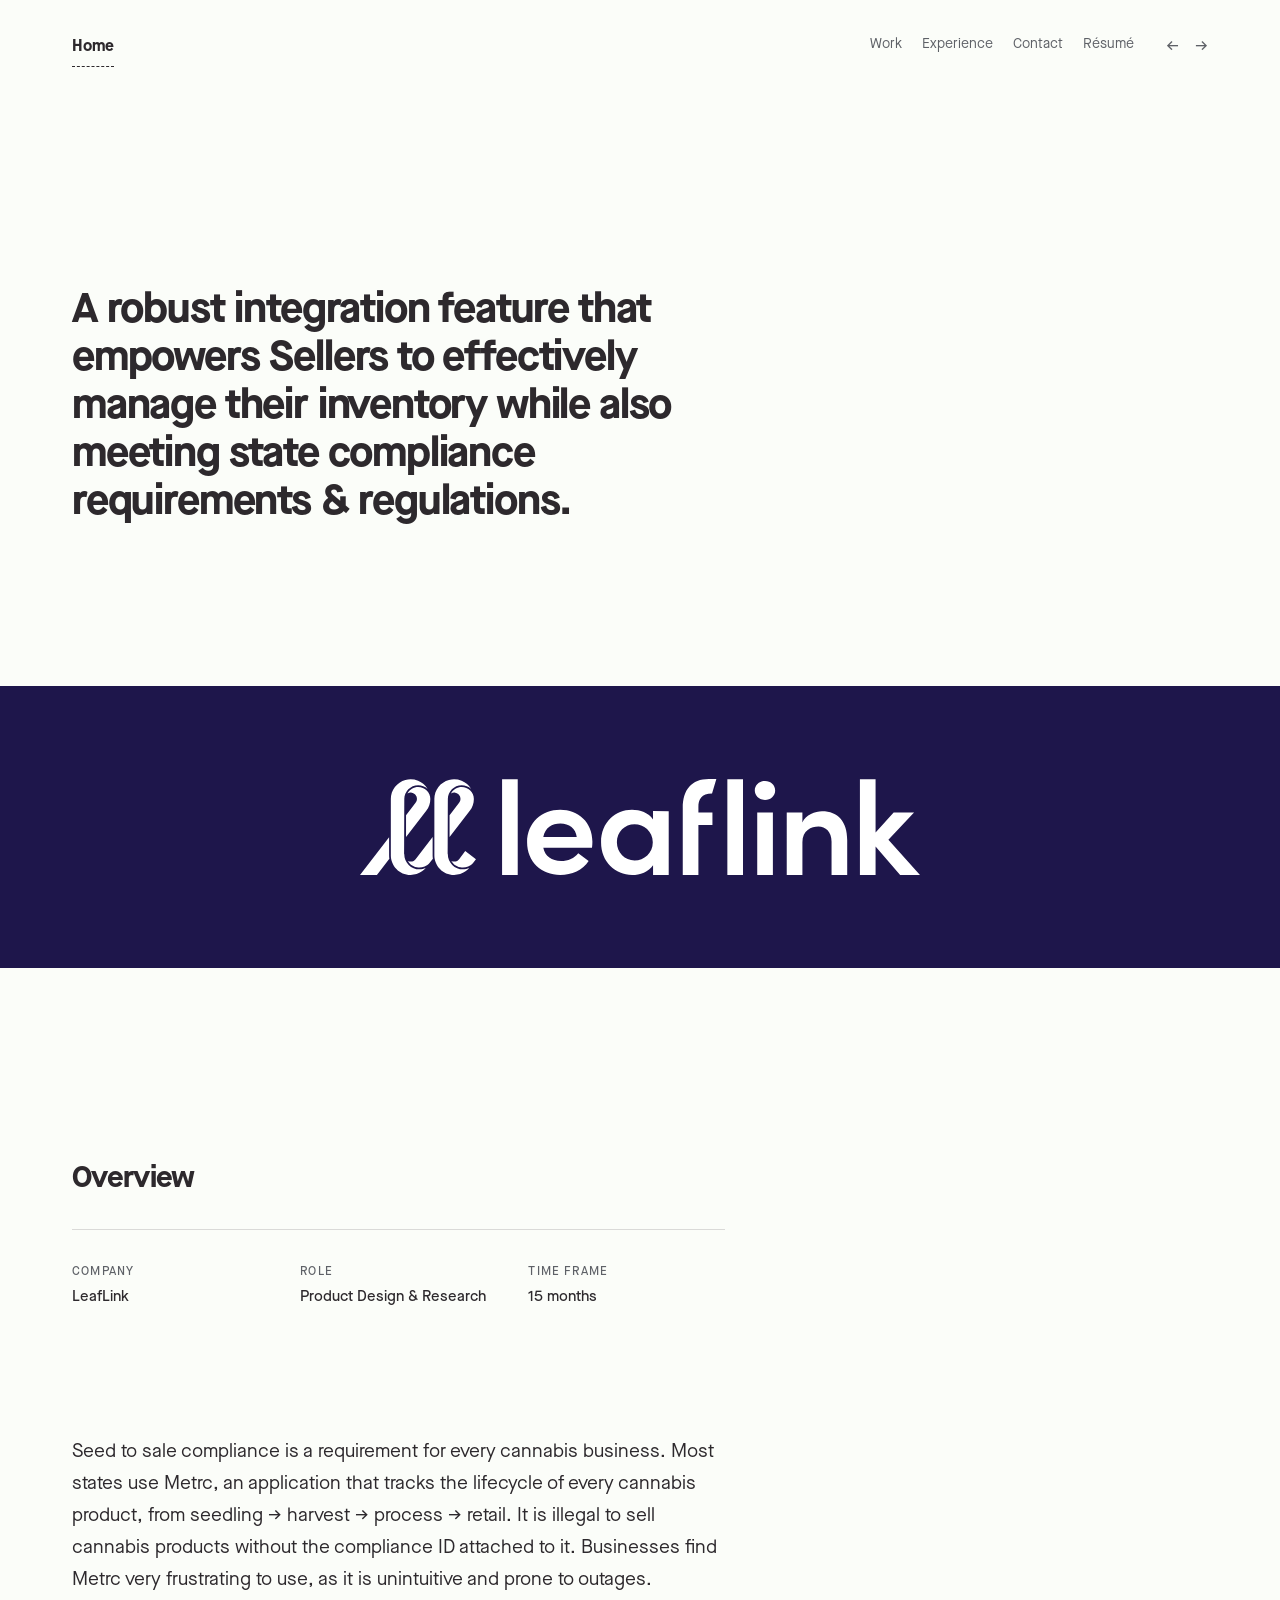
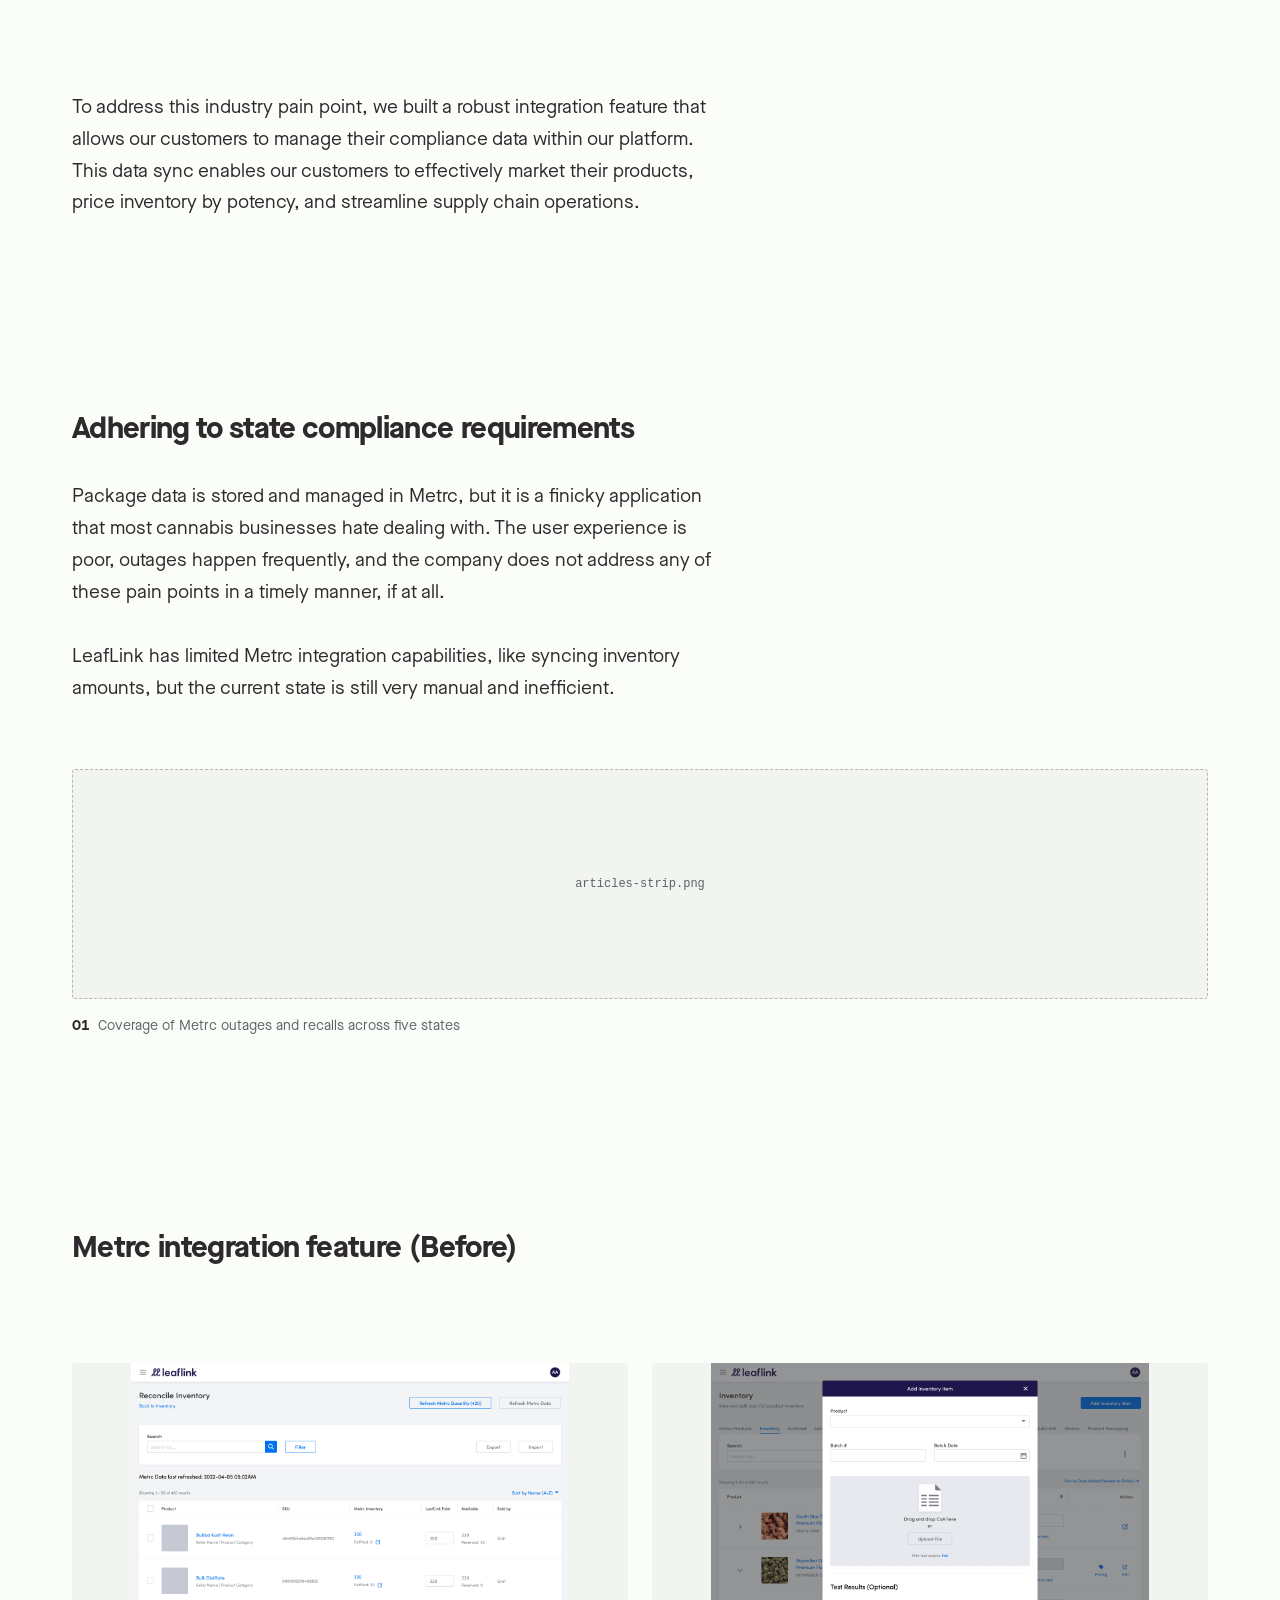
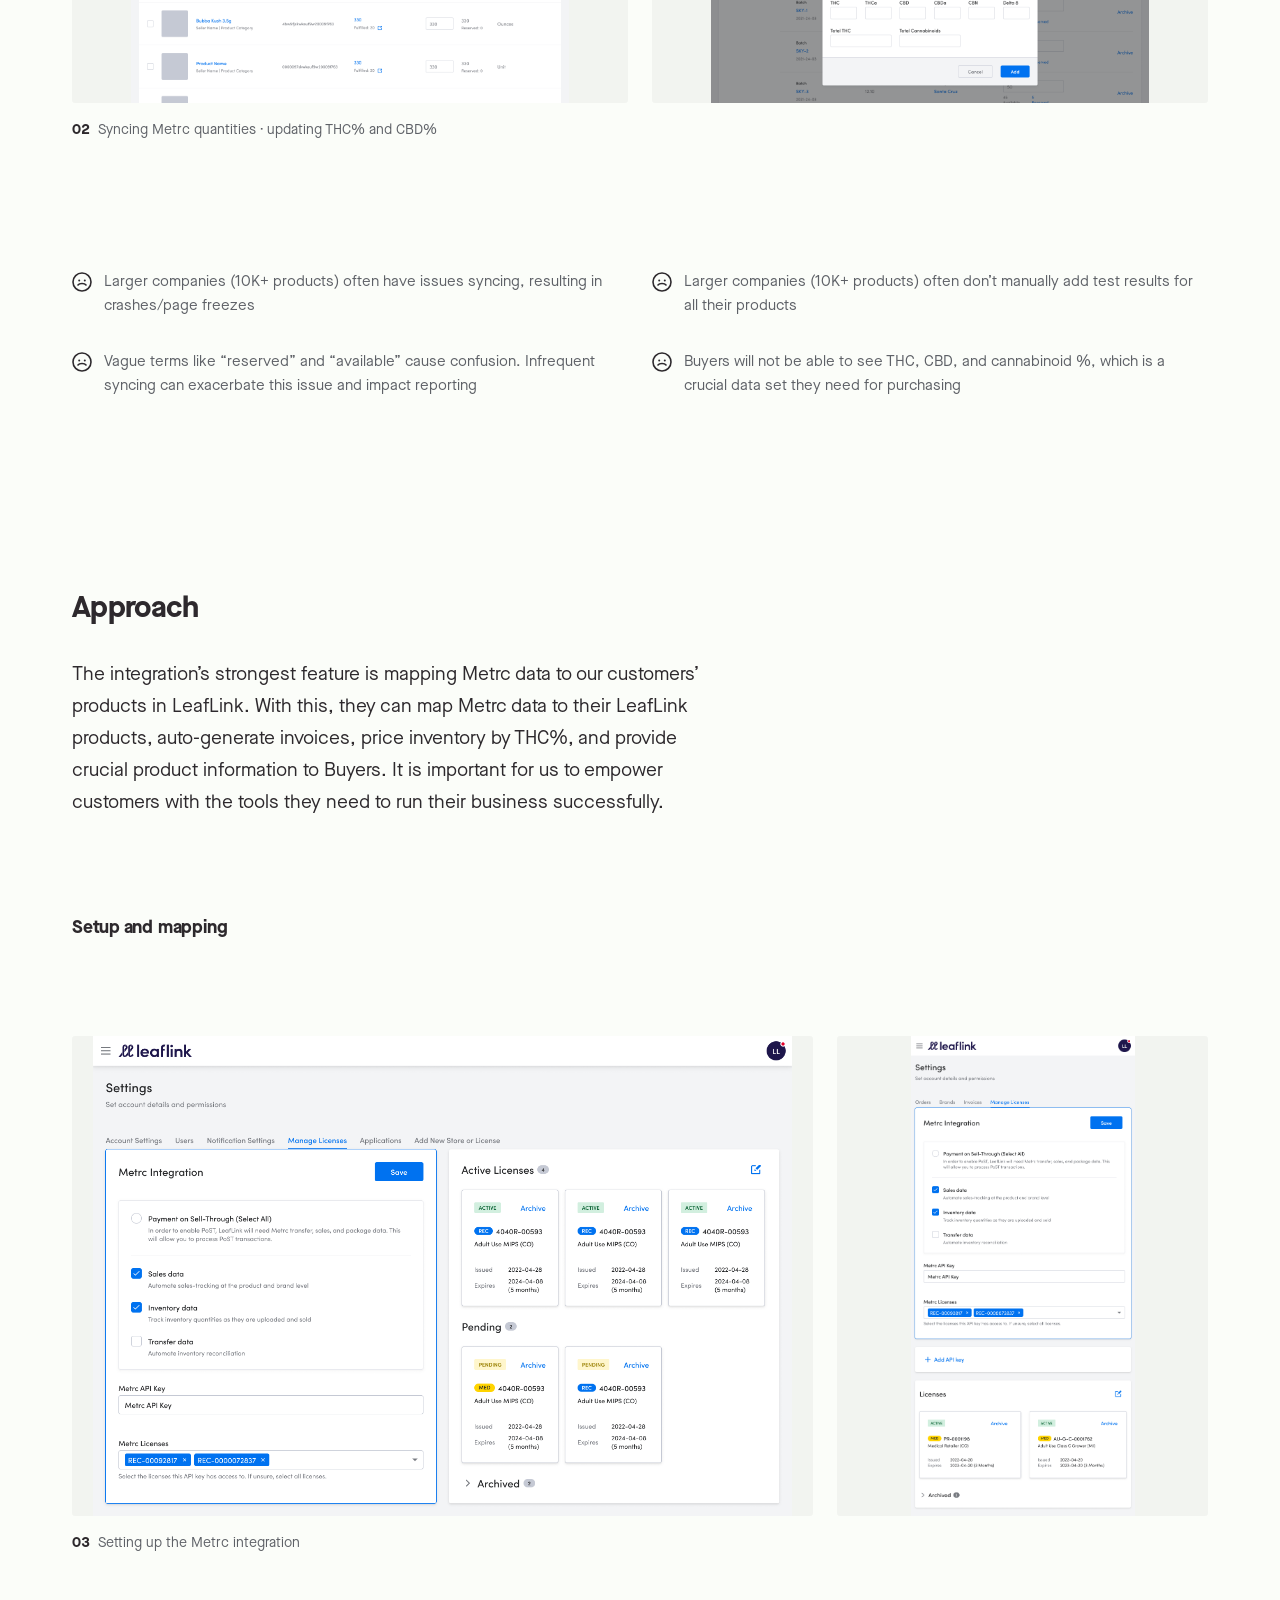
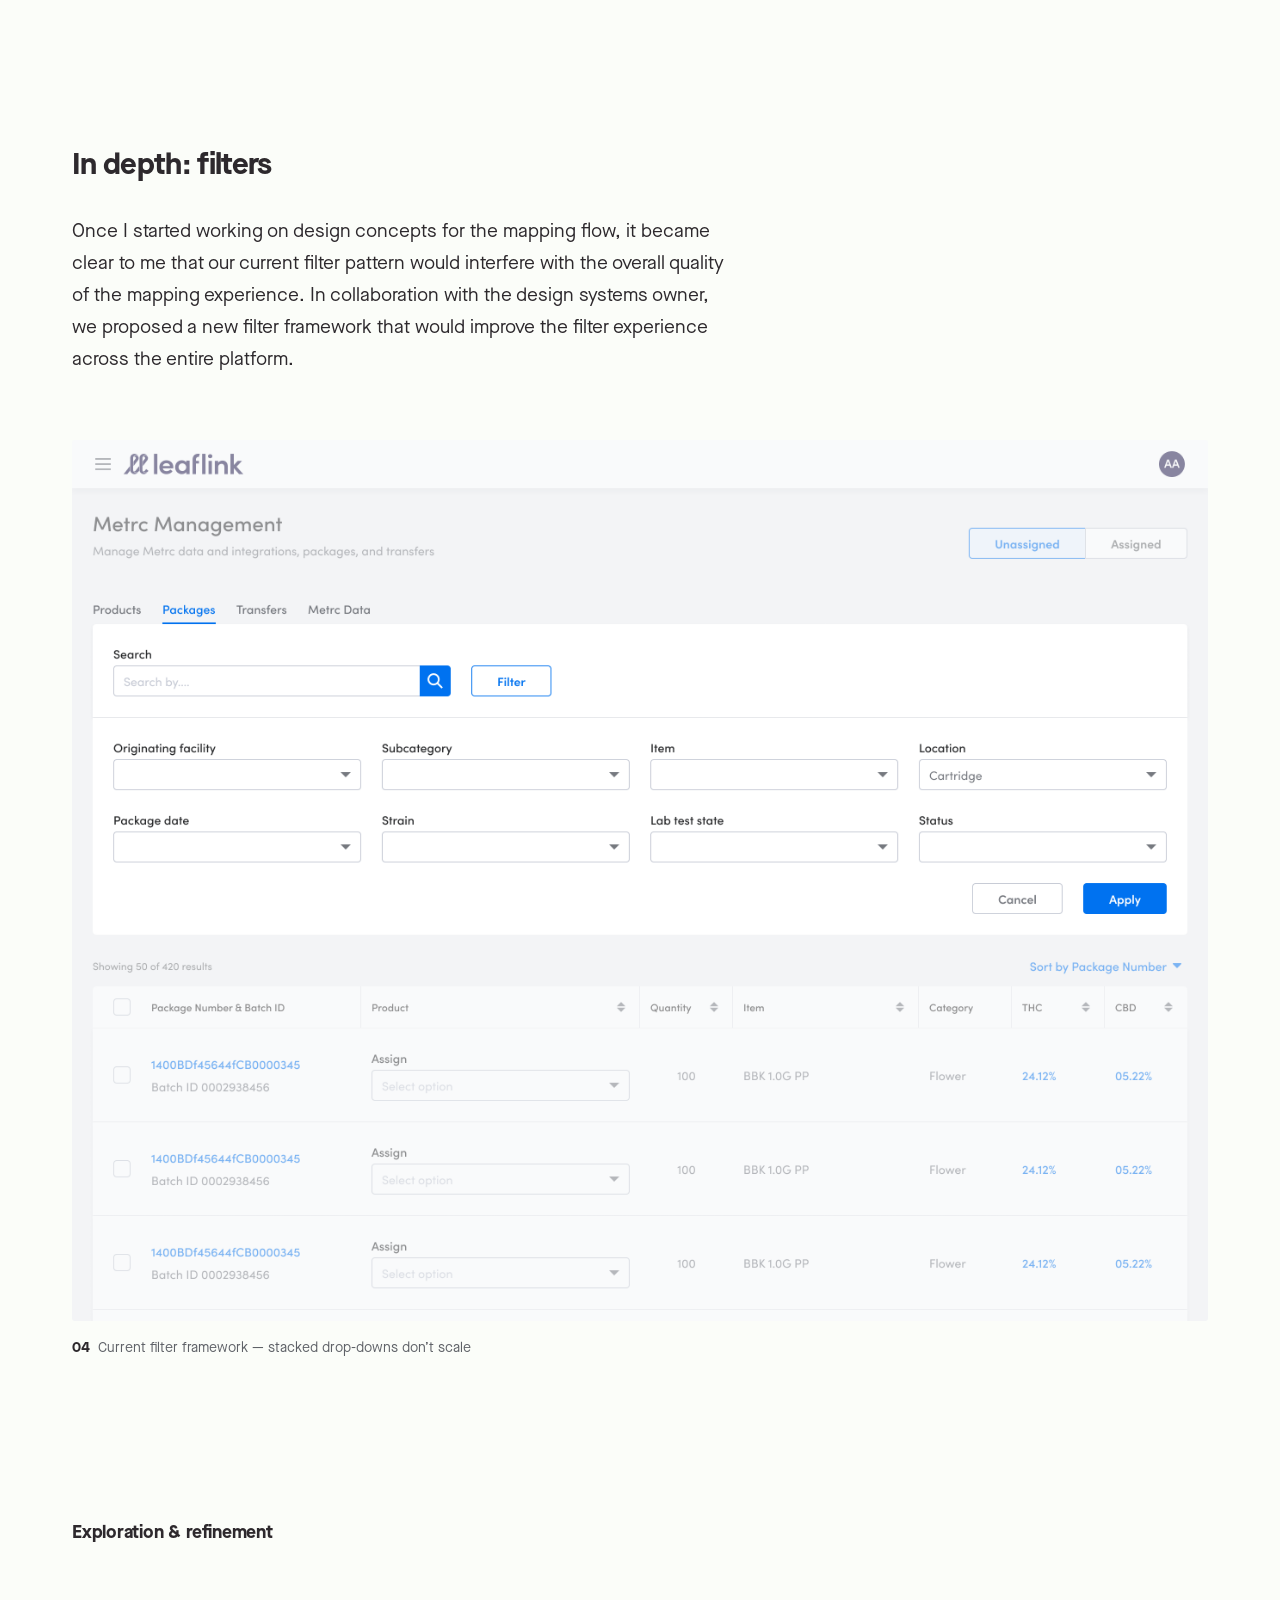
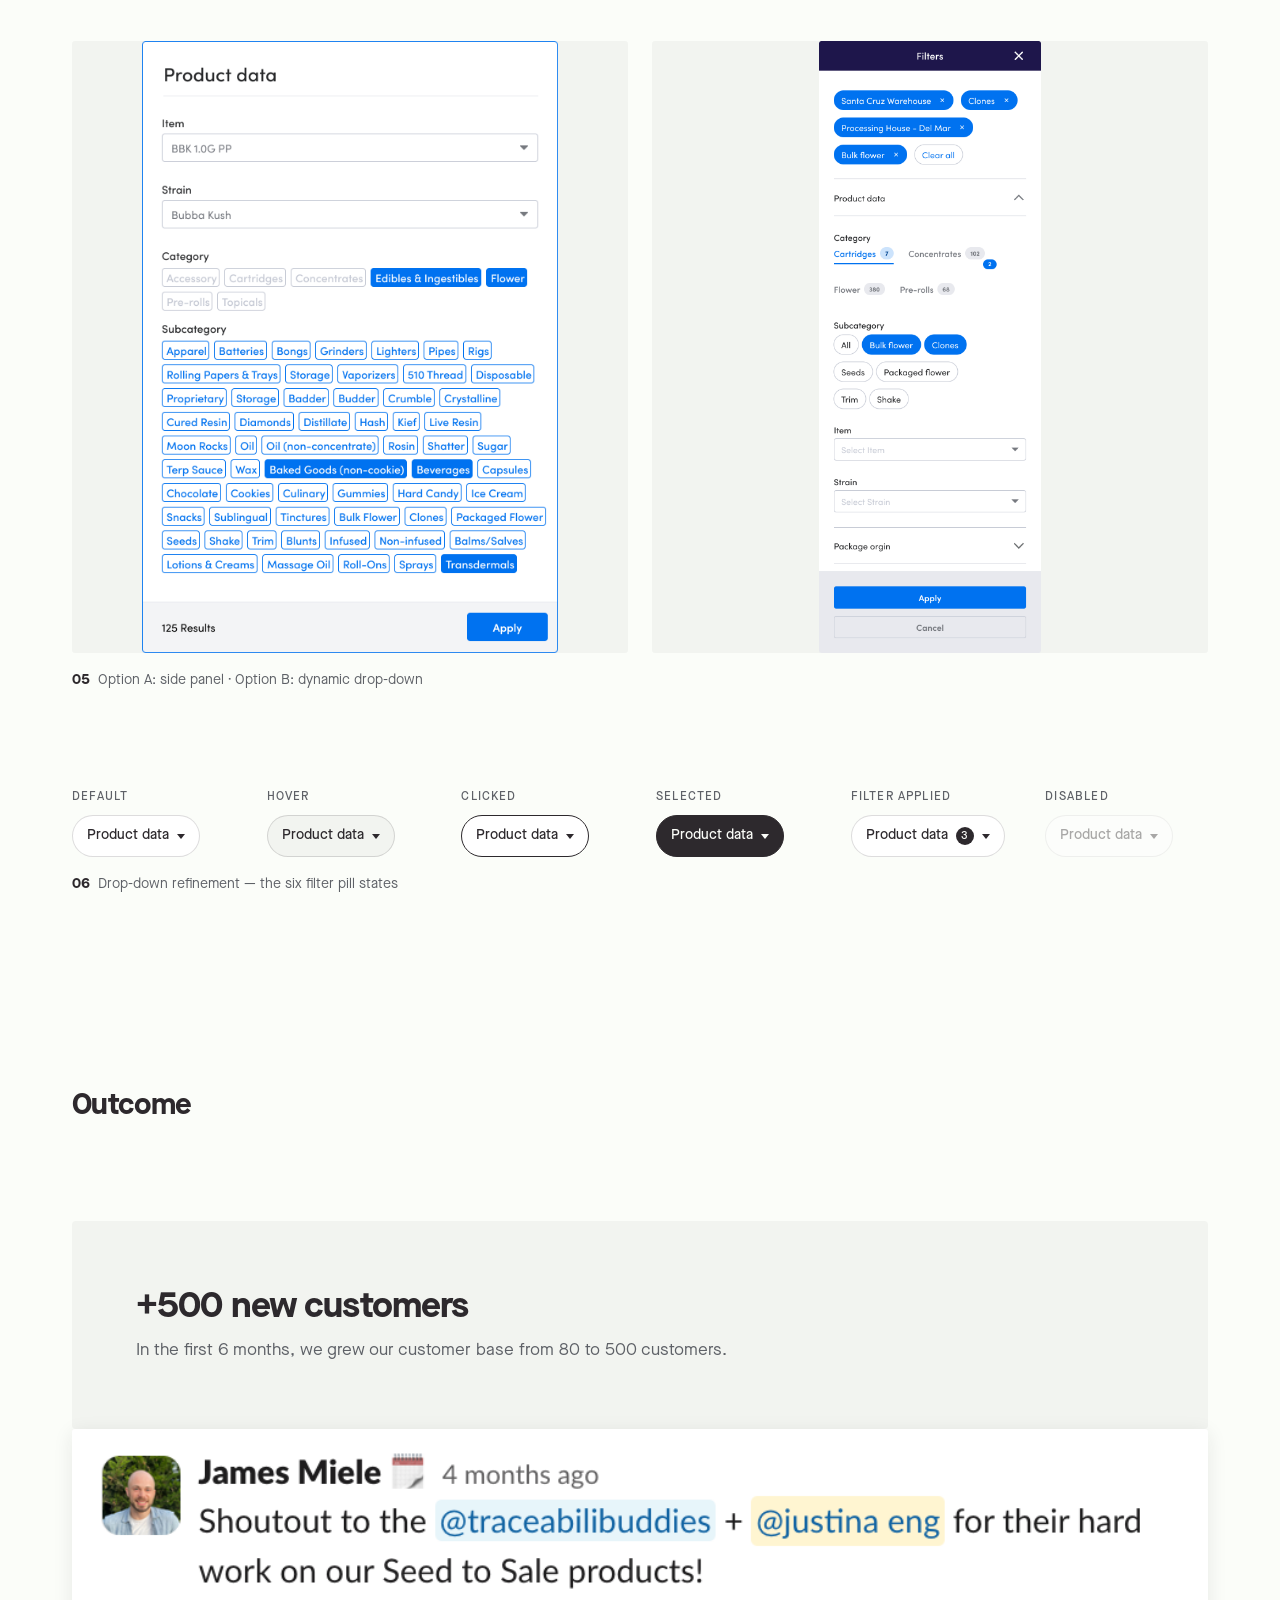
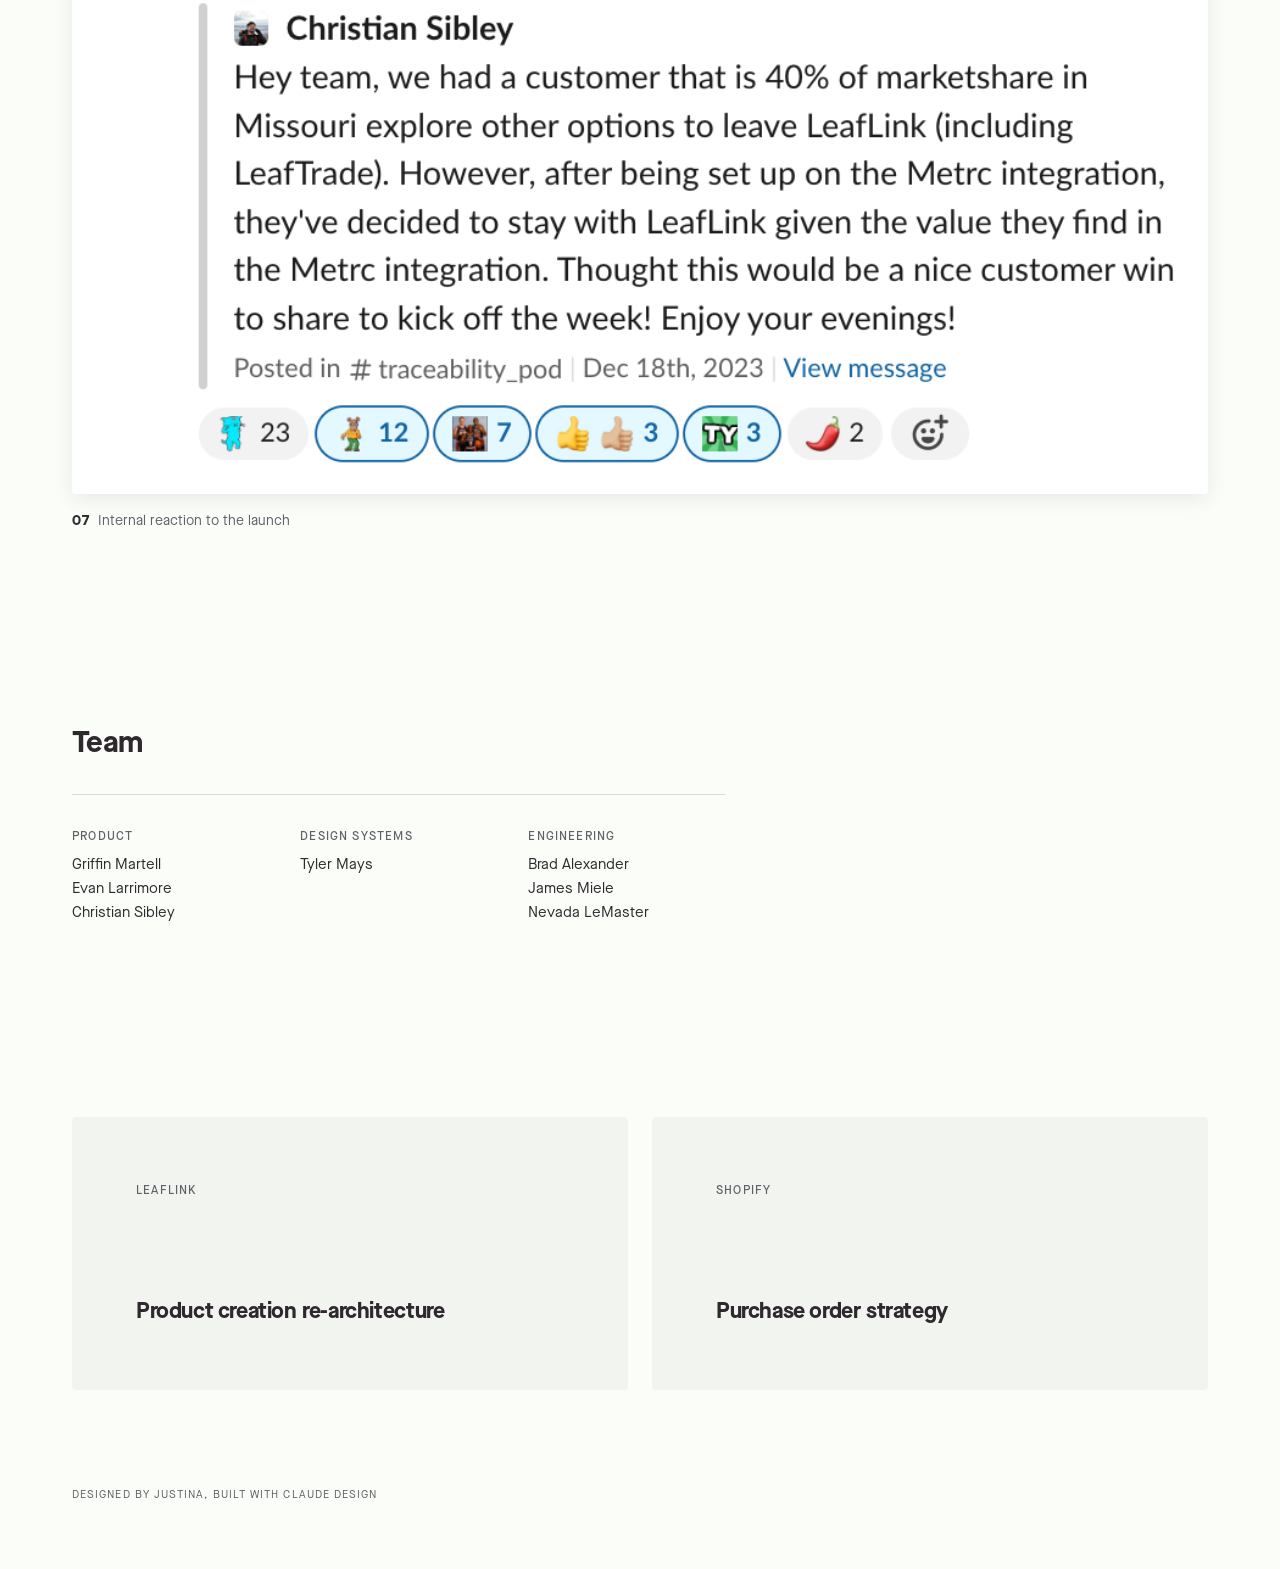
==== commit 48efd1ff: "restore the global nav on case study pages Case studies carried only prev/next arrows where the home" ====
--- a/compliance-hub.html
+++ b/compliance-hub.html
@@ -20,9 +20,17 @@
 <nav class="nav" aria-label="Primary">
   <div class="nav__inner">
     <a class="nav__home" href="index.html">Home</a>
-    <div class="nav__arrows">
-      <a href="shopify.html" aria-label="Previous project">&larr;</a>
-      <a href="product-creation.html" aria-label="Next project">&rarr;</a>
+    <div class="nav__end">
+      <div class="nav__right">
+        <a href="index.html#work">Work</a>
+        <a href="index.html#experience">Experience</a>
+        <a href="index.html#contact">Contact</a>
+        <a href="resume.html">Résumé</a>
+      </div>
+      <div class="nav__arrows">
+        <a href="shopify.html" aria-label="Previous project">&larr;</a>
+        <a href="product-creation.html" aria-label="Next project">&rarr;</a>
+      </div>
     </div>
   </div>
 </nav>
--- a/case-study.css
+++ b/case-study.css
@@ -299,3 +299,19 @@
 .ph{background-image:none!important;background-color:var(--mat);border:1px dashed rgba(45,41,45,.3);border-radius:3px;box-shadow:none;display:flex;align-items:center;justify-content:center;padding:8px;overflow:hidden}
 .ph::after{content:attr(data-ph);font-family:ui-monospace,SFMono-Regular,Menlo,monospace;font-size:12px;line-height:1.35;color:var(--muted);text-align:center;word-break:break-word}
 .persona__portrait.ph::after{font-size:10px}
+
+/* ══ global nav on case studies ══
+   Case studies carry the same site-wide links as the home and resume pages;
+   the prev/next arrows sit beside them rather than replacing them. */
+.nav__end{display:flex;align-items:center;gap:clamp(16px,2.5vw,32px)}
+.nav__right{display:flex;gap:20px;font-size:14px;color:var(--muted)}
+.nav__right a{position:relative;padding-bottom:4px}
+.nav__right a:hover::after{content:"";position:absolute;inset:auto 0 -2px 0;border-bottom:1px dashed var(--ink)}
+@media (max-width:720px){
+  .nav__right{gap:14px;font-size:13px}
+  .nav__end{gap:14px}
+  /* the prev/next arrows drop out — the Up next cards at the foot of every
+     case study already carry that move, and the four links need the width */
+  .nav__arrows{display:none}
+}
+@media (max-width:400px){.nav__right{gap:11px;font-size:12px}}
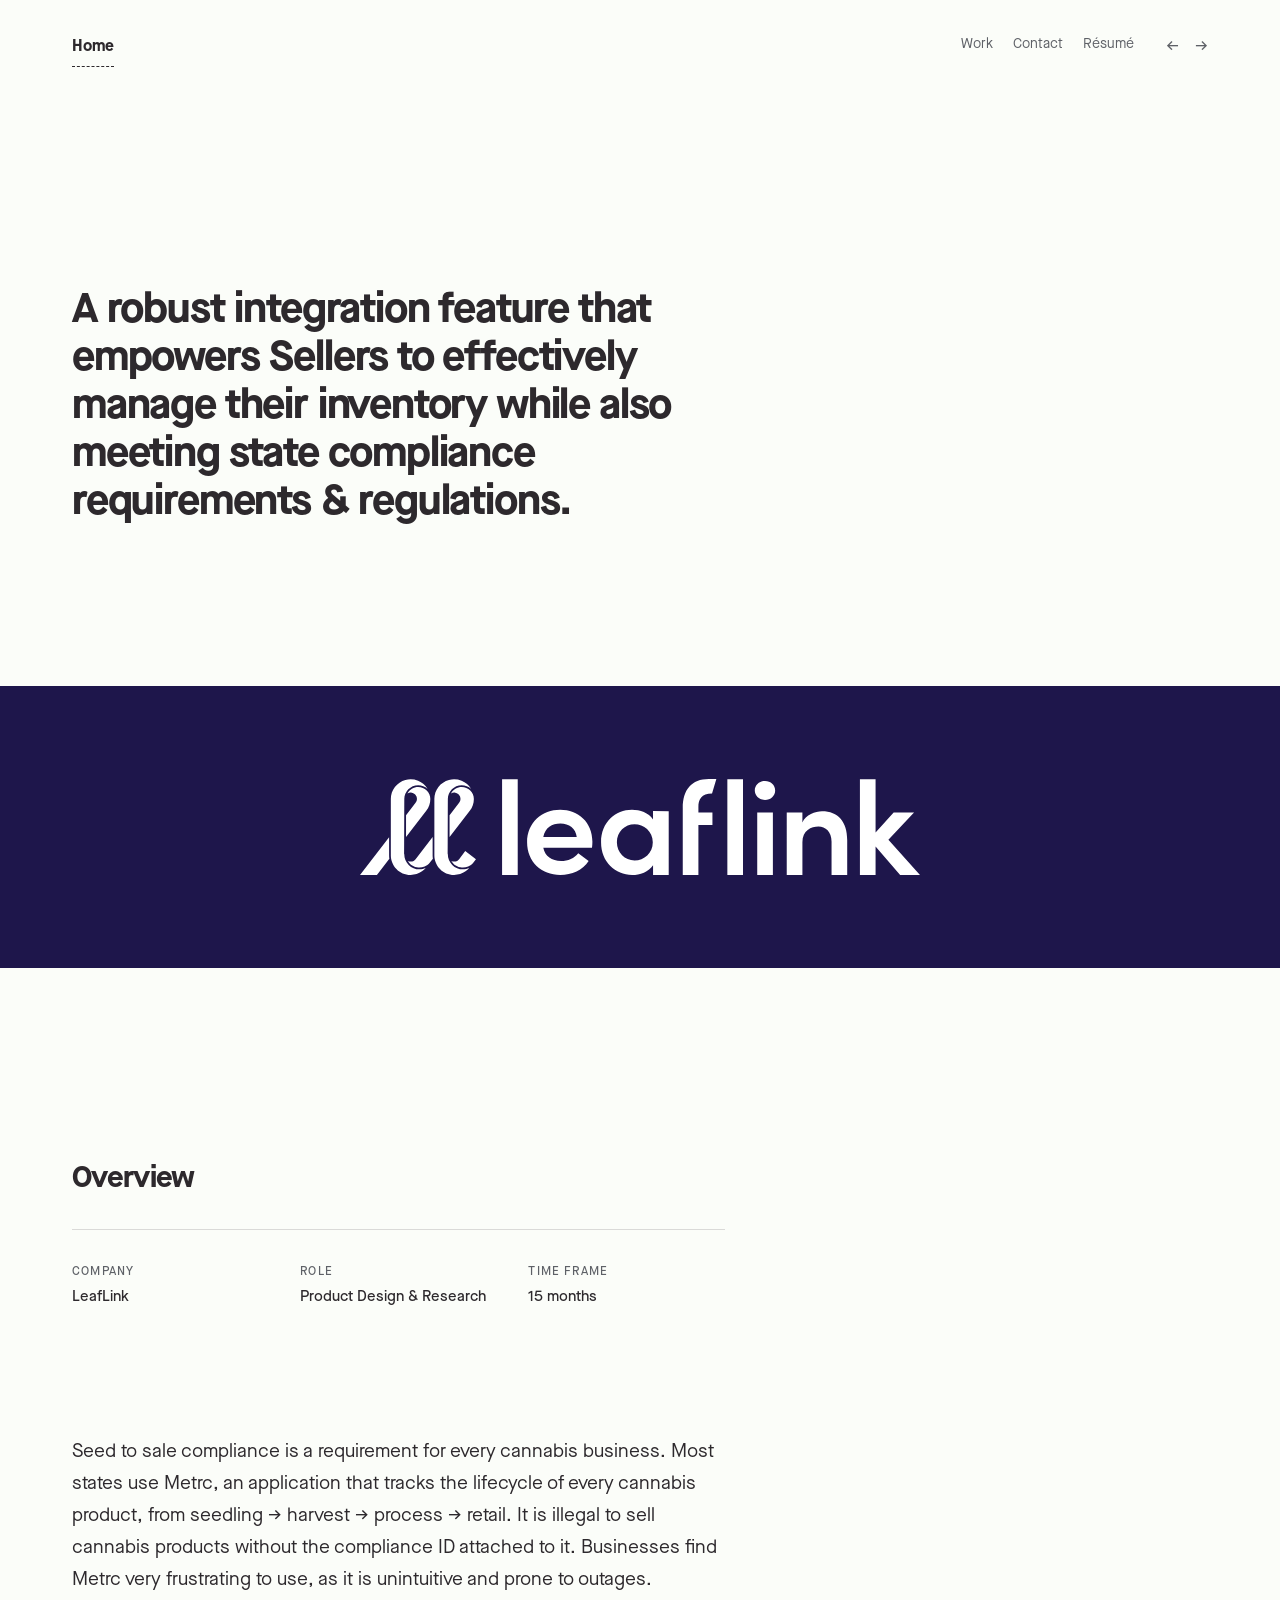
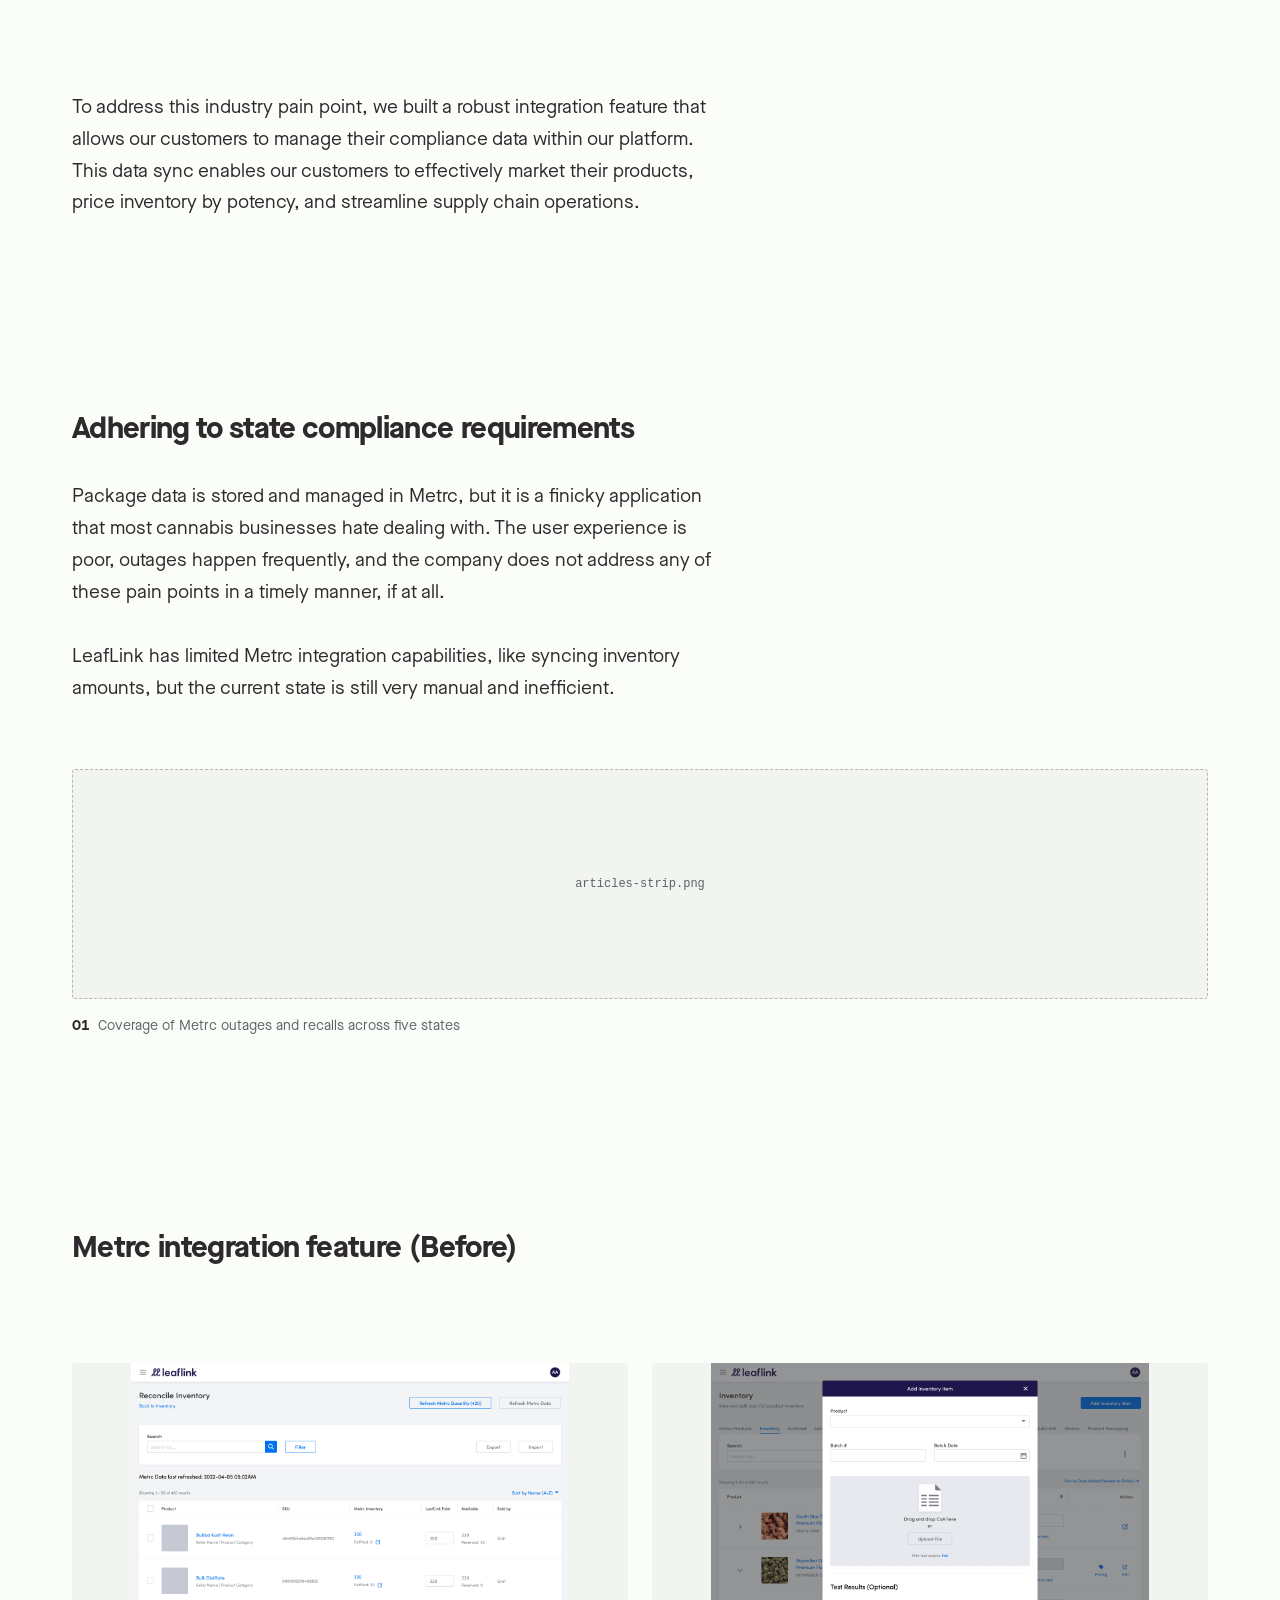
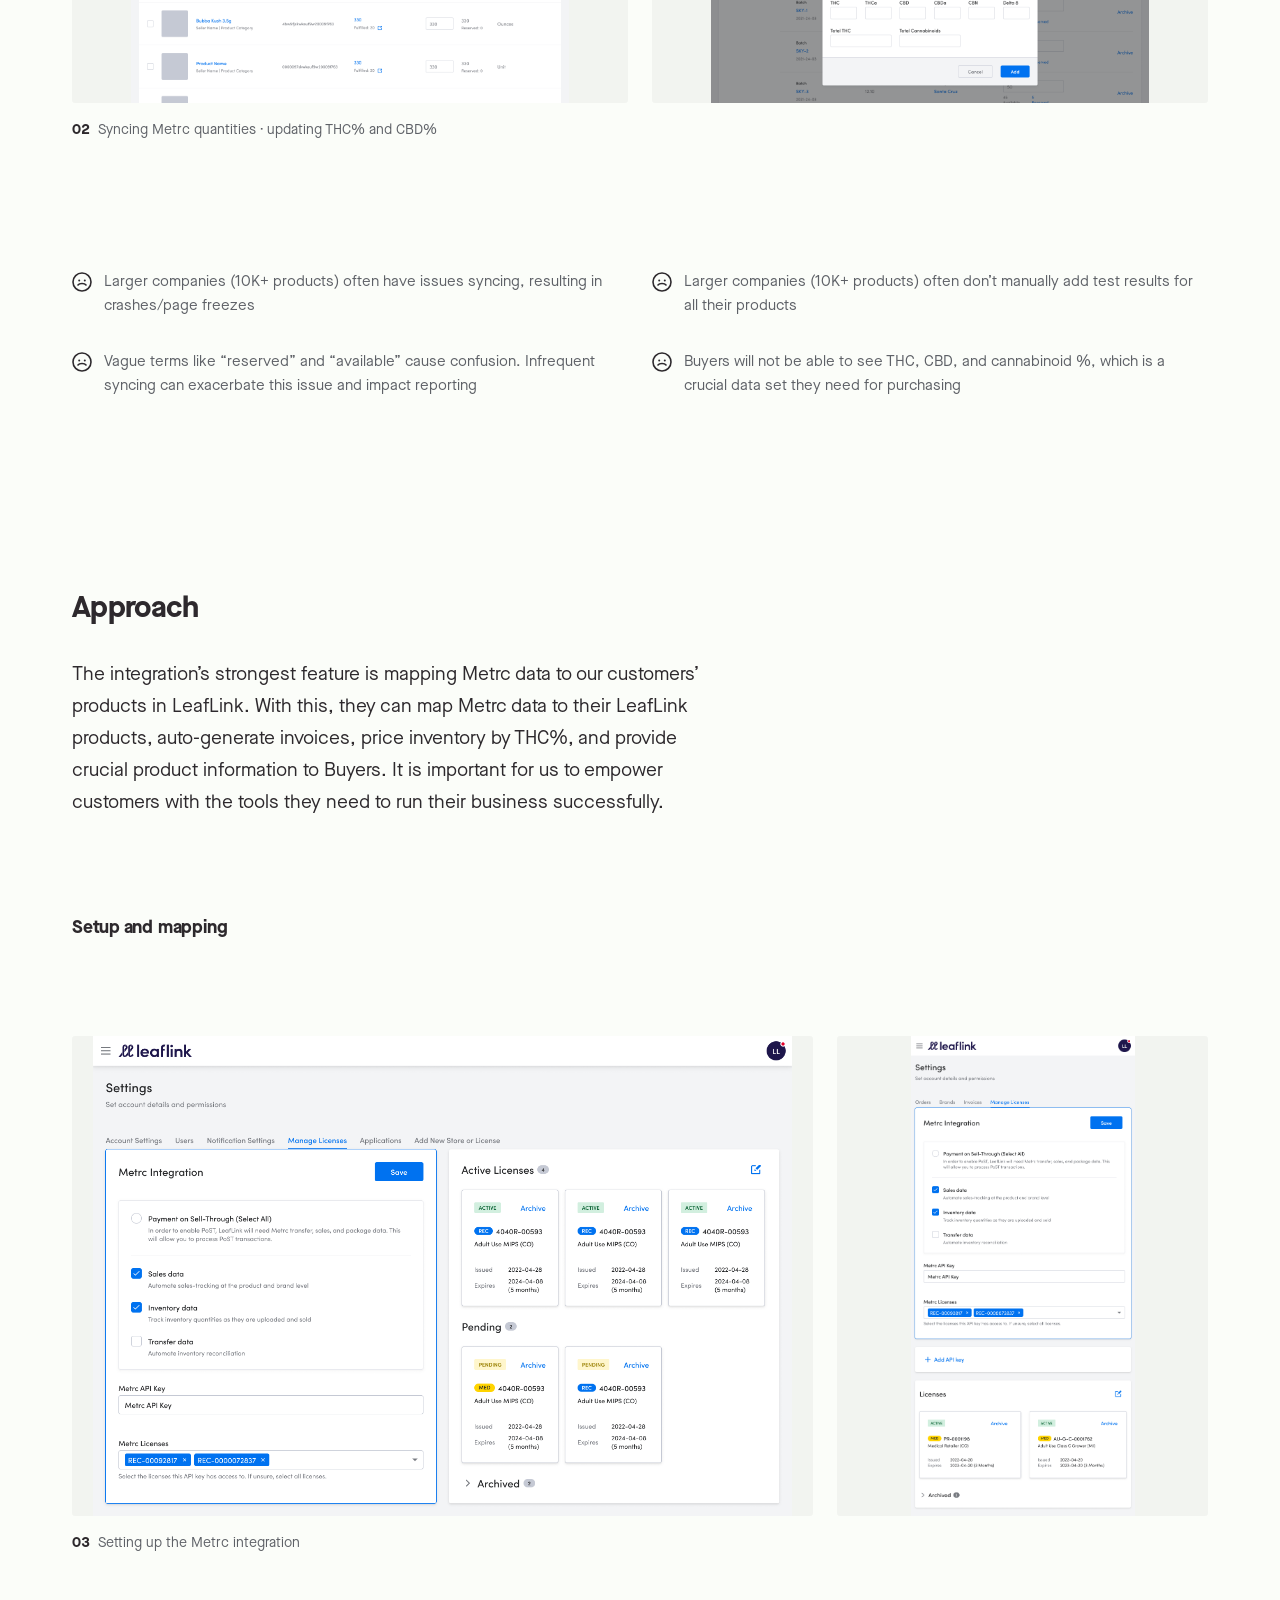
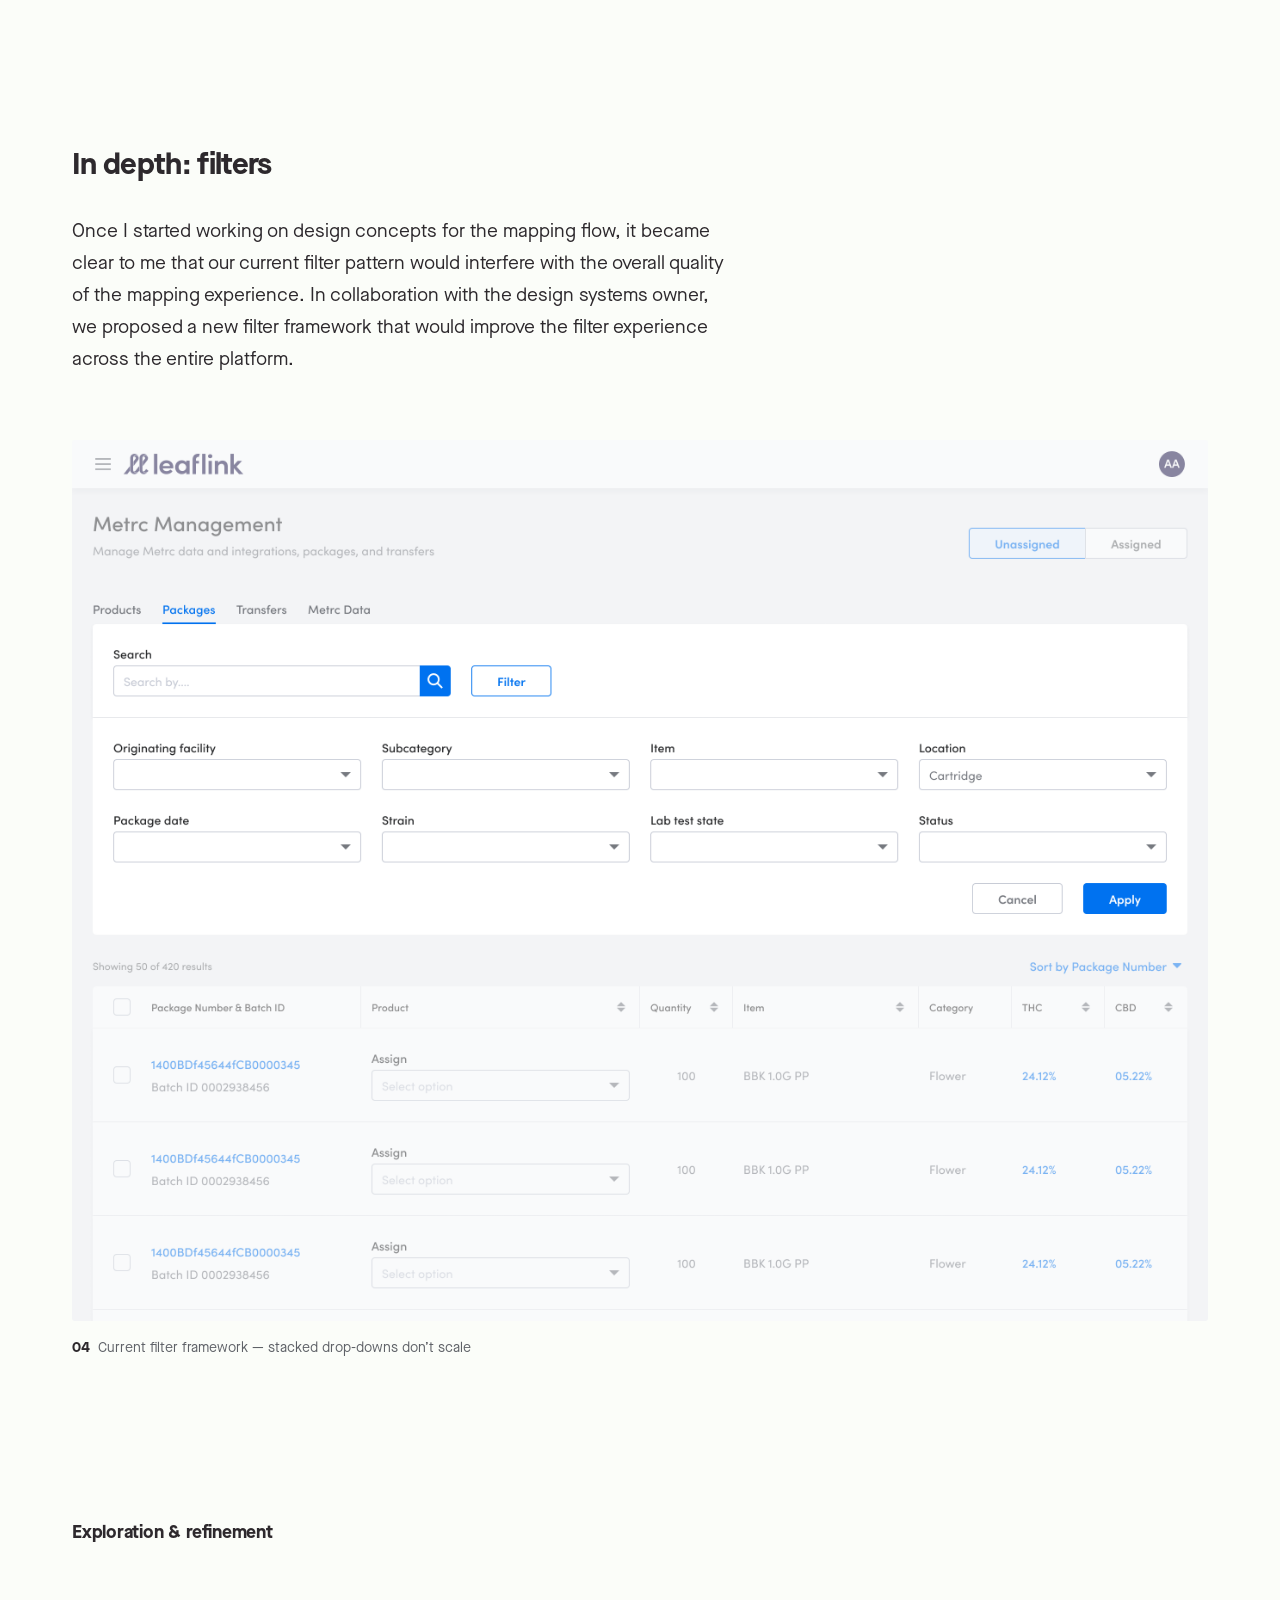
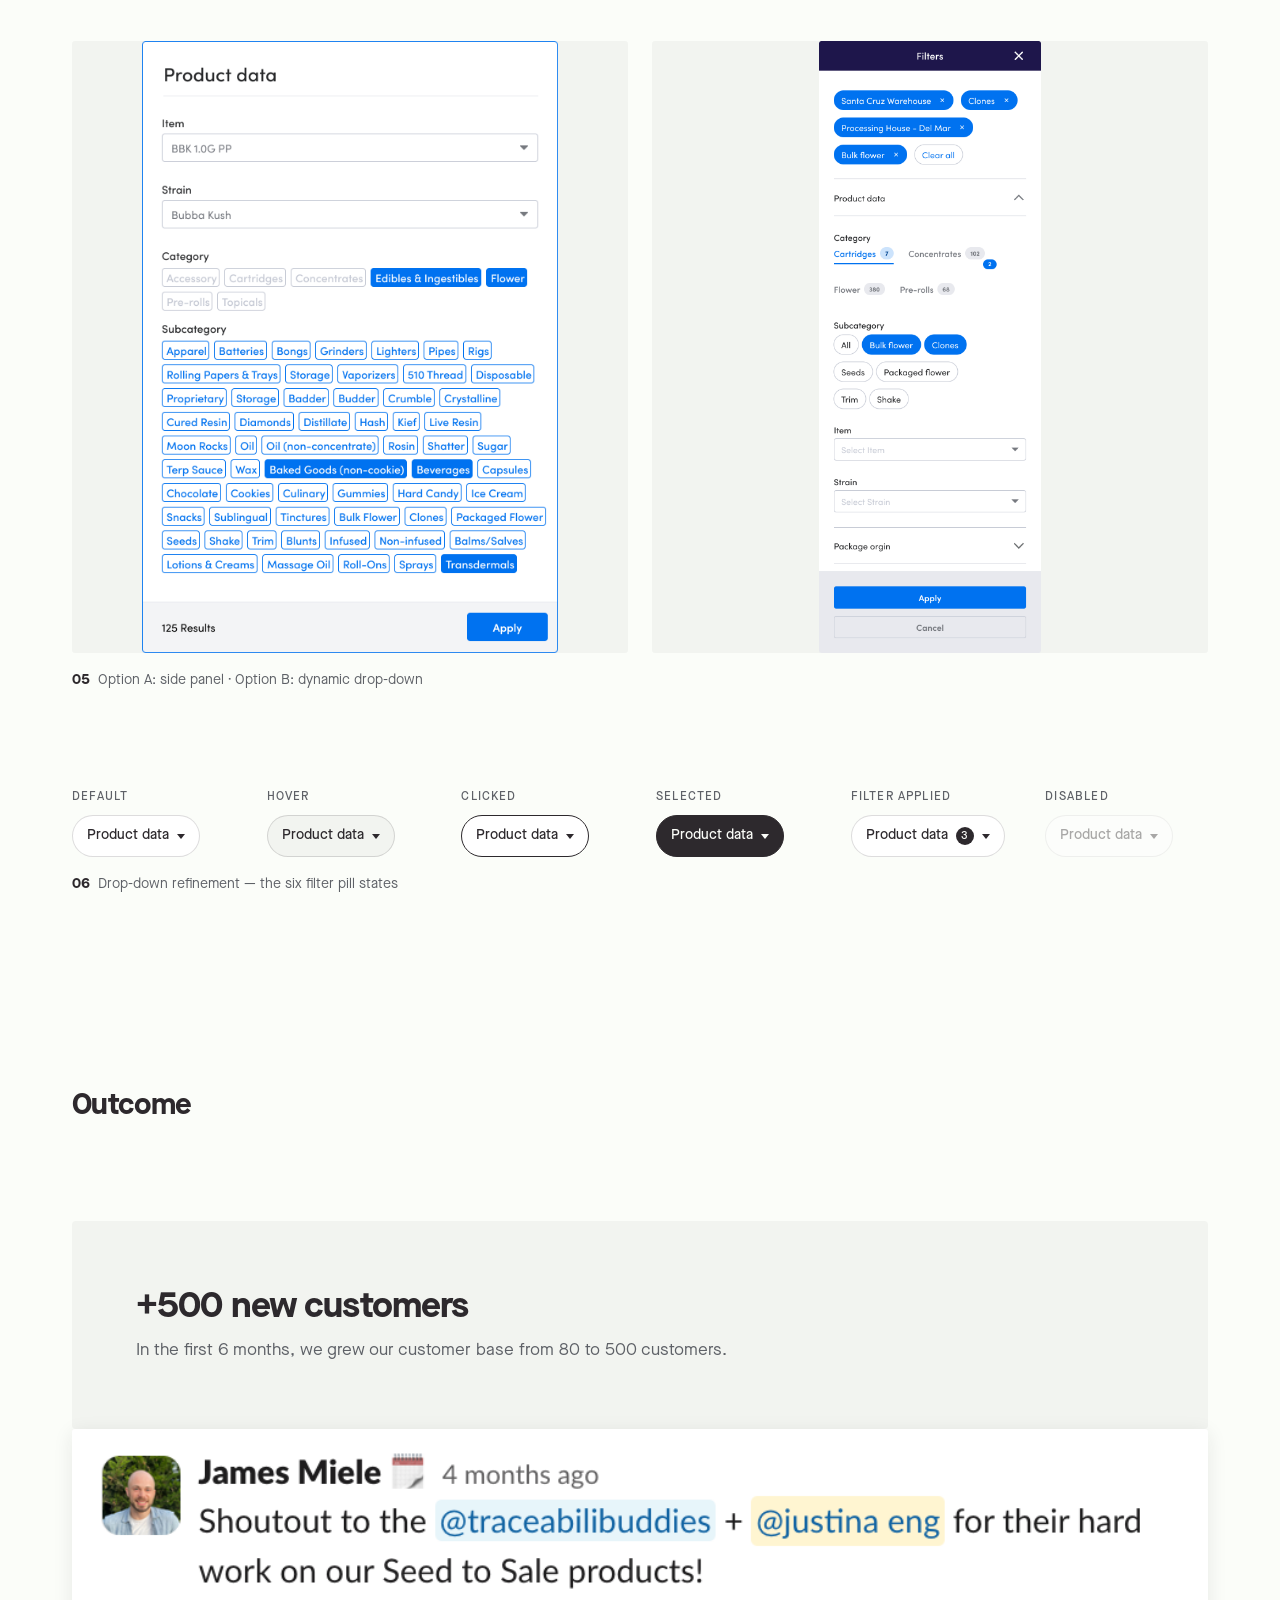
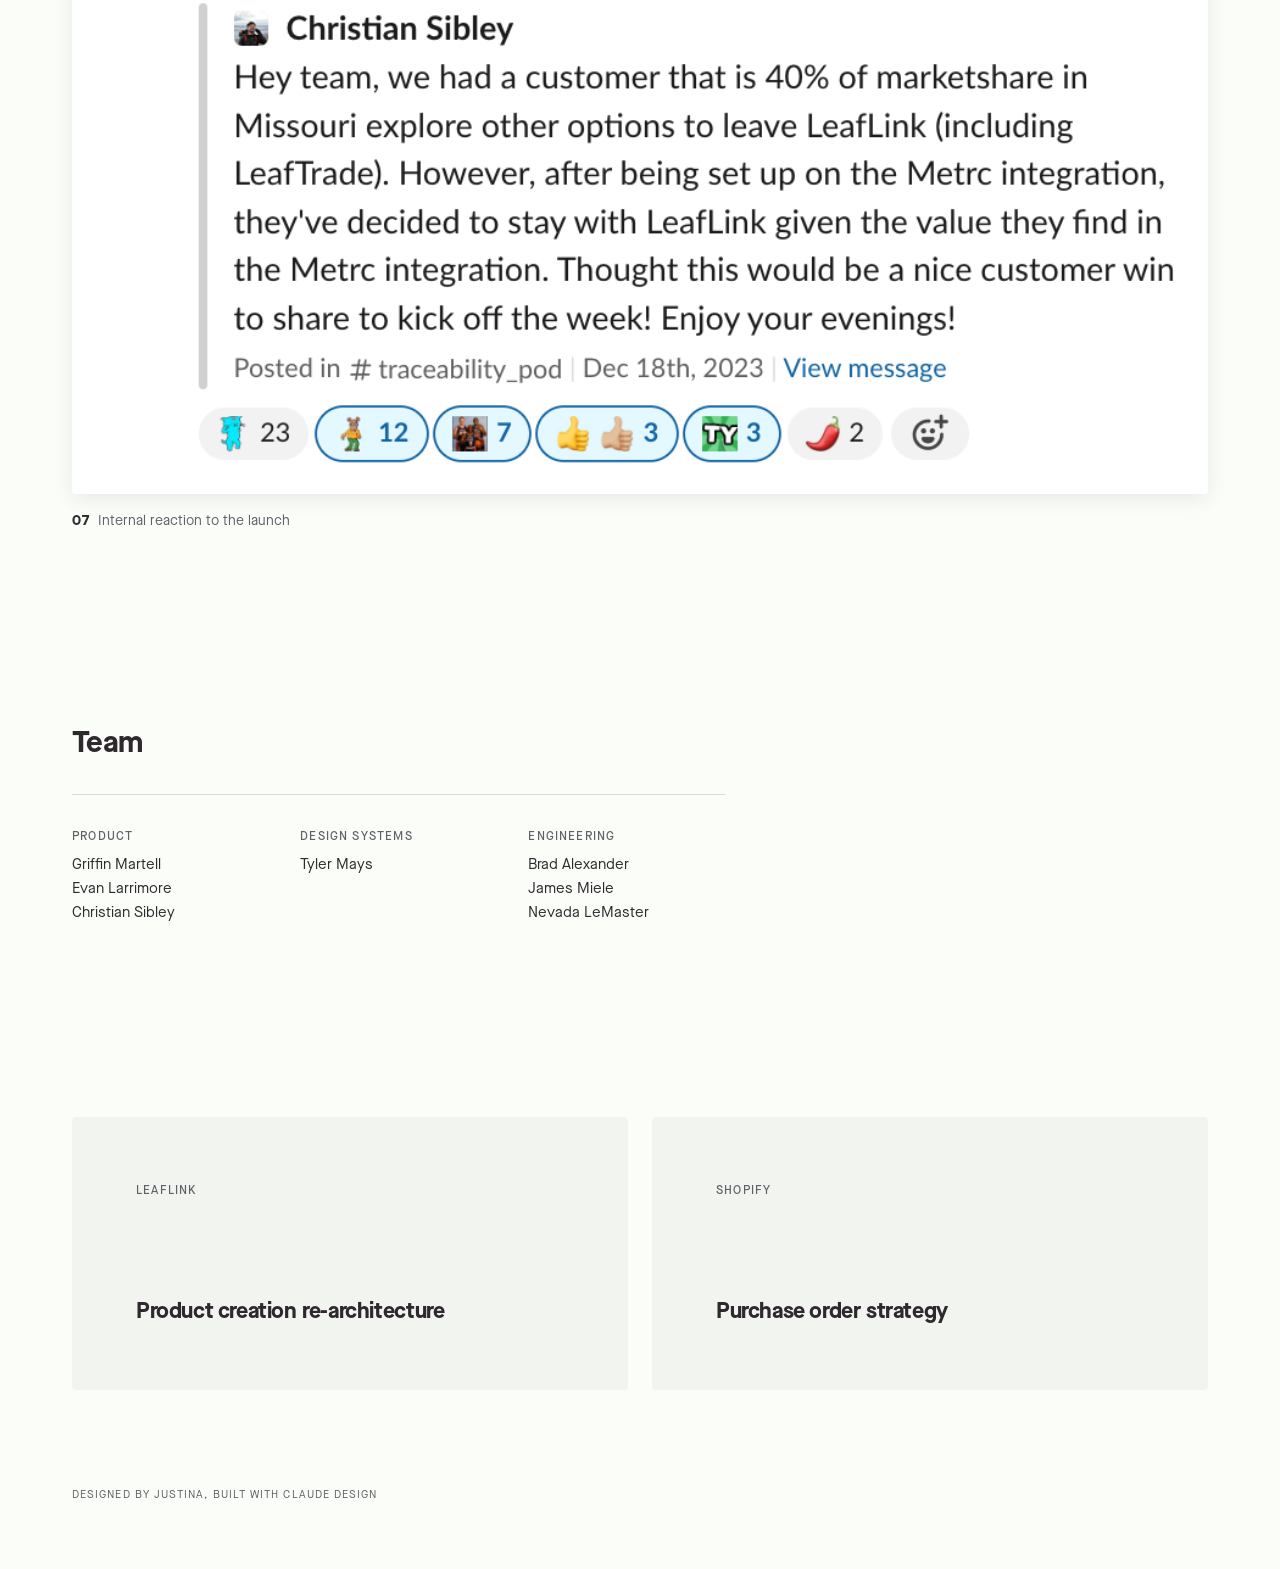
==== commit 92e9f8b0: "remove Experience from the global nav Drops the link from index.html and all four case studies; resu" ====
--- a/compliance-hub.html
+++ b/compliance-hub.html
@@ -23,7 +23,6 @@
     <div class="nav__end">
       <div class="nav__right">
         <a href="index.html#work">Work</a>
-        <a href="index.html#experience">Experience</a>
         <a href="index.html#contact">Contact</a>
         <a href="resume.html">Résumé</a>
       </div>
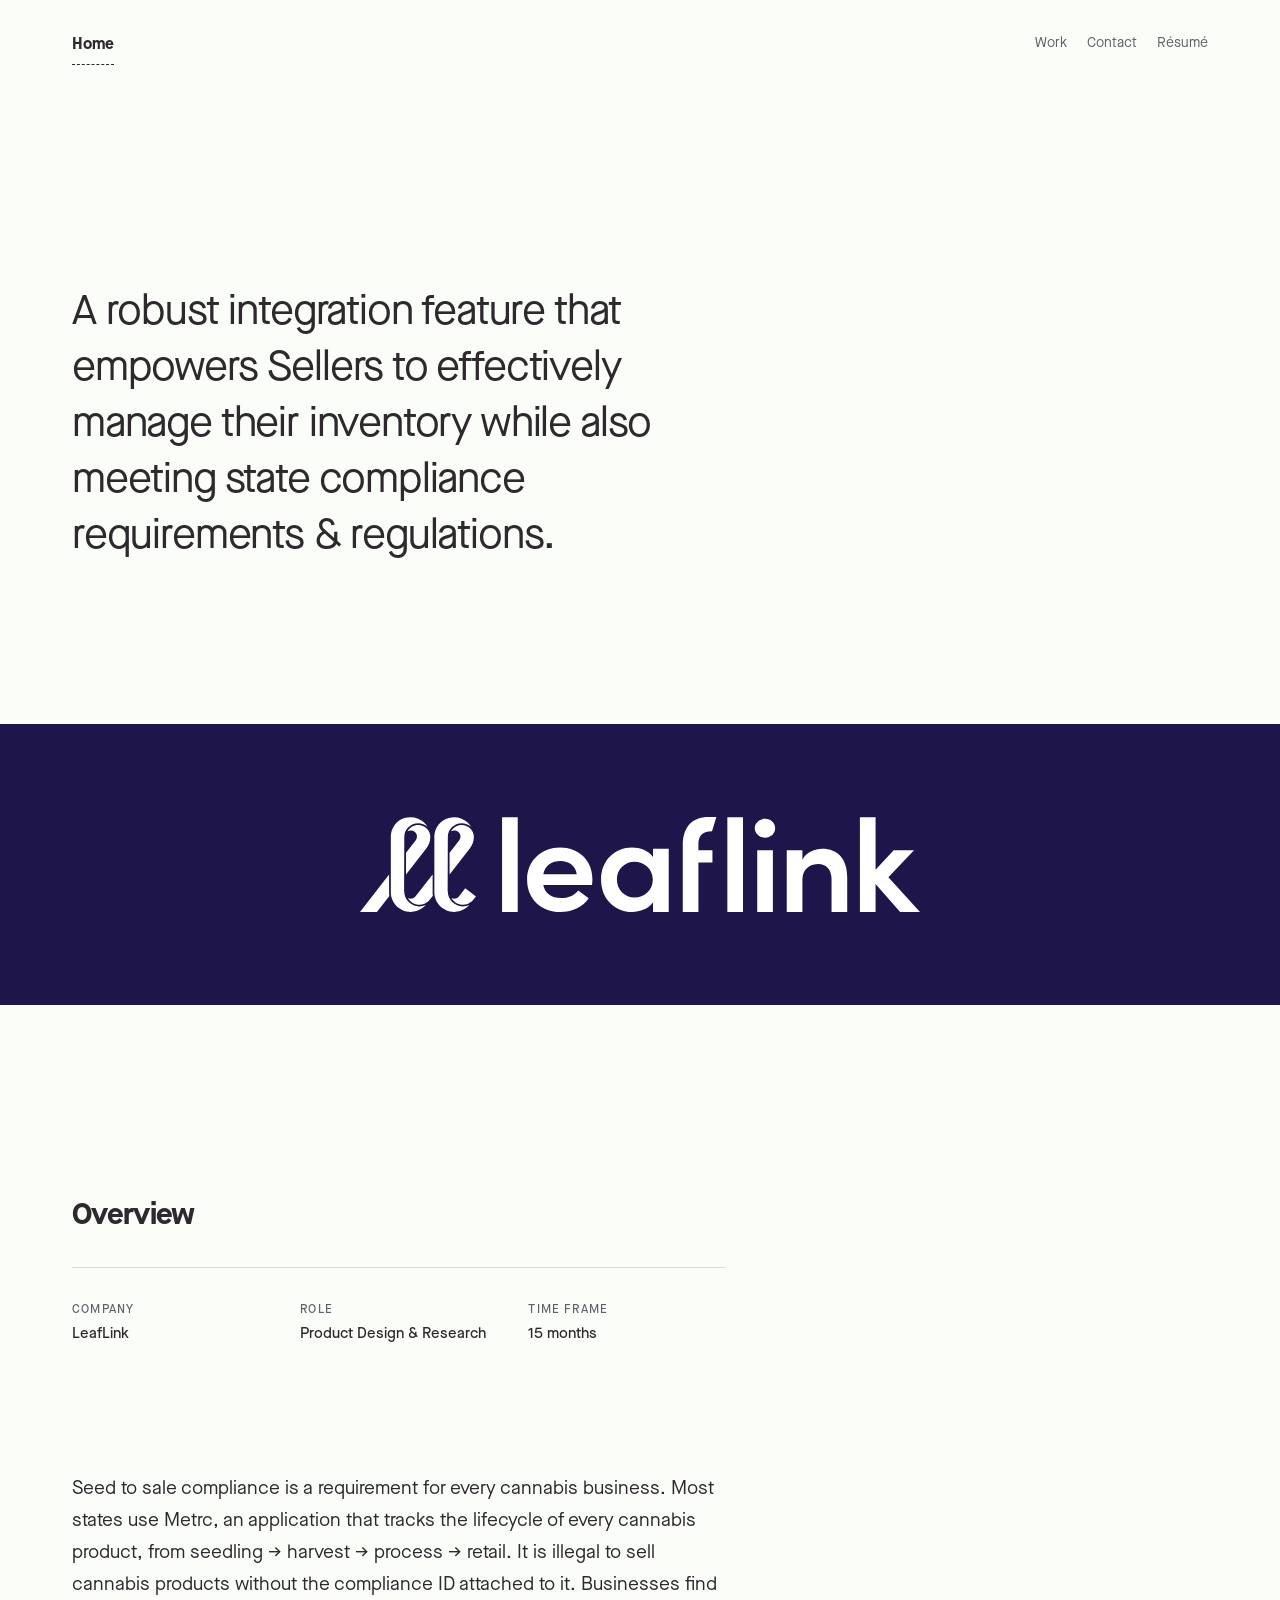
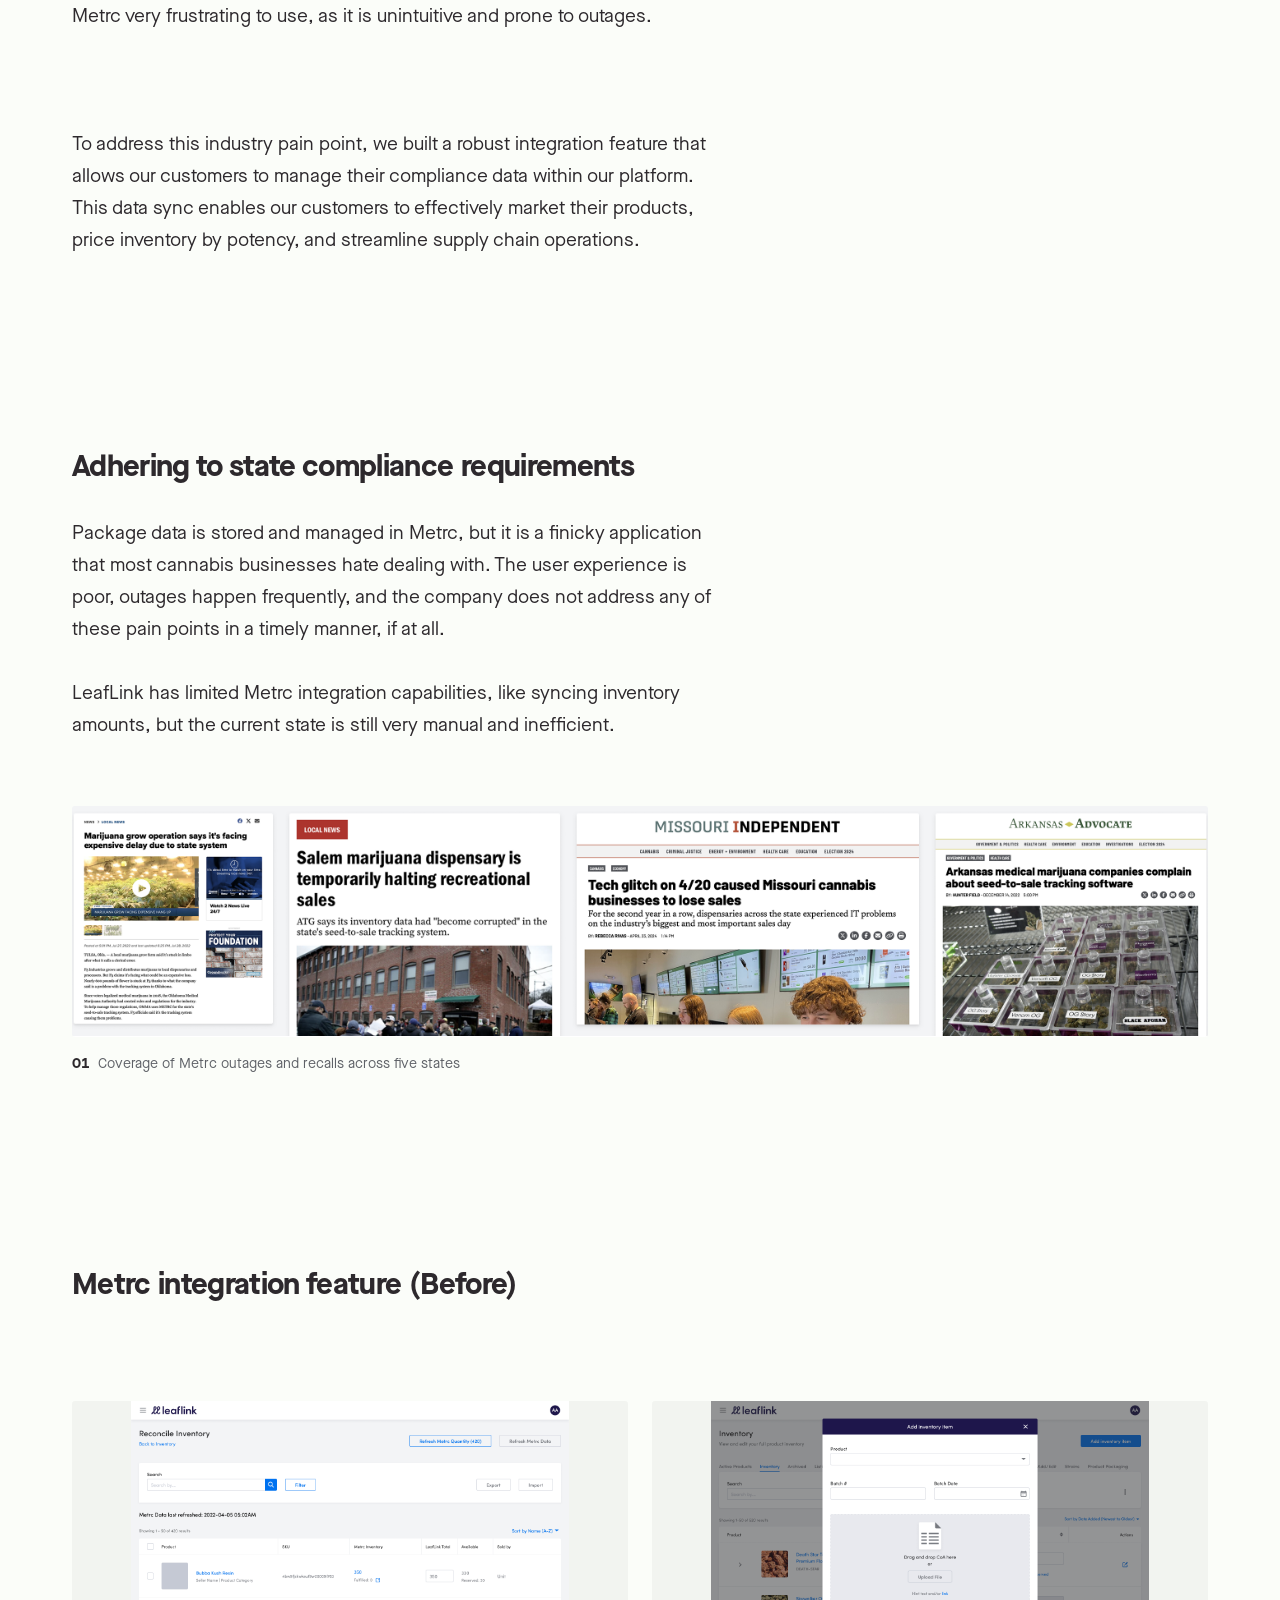
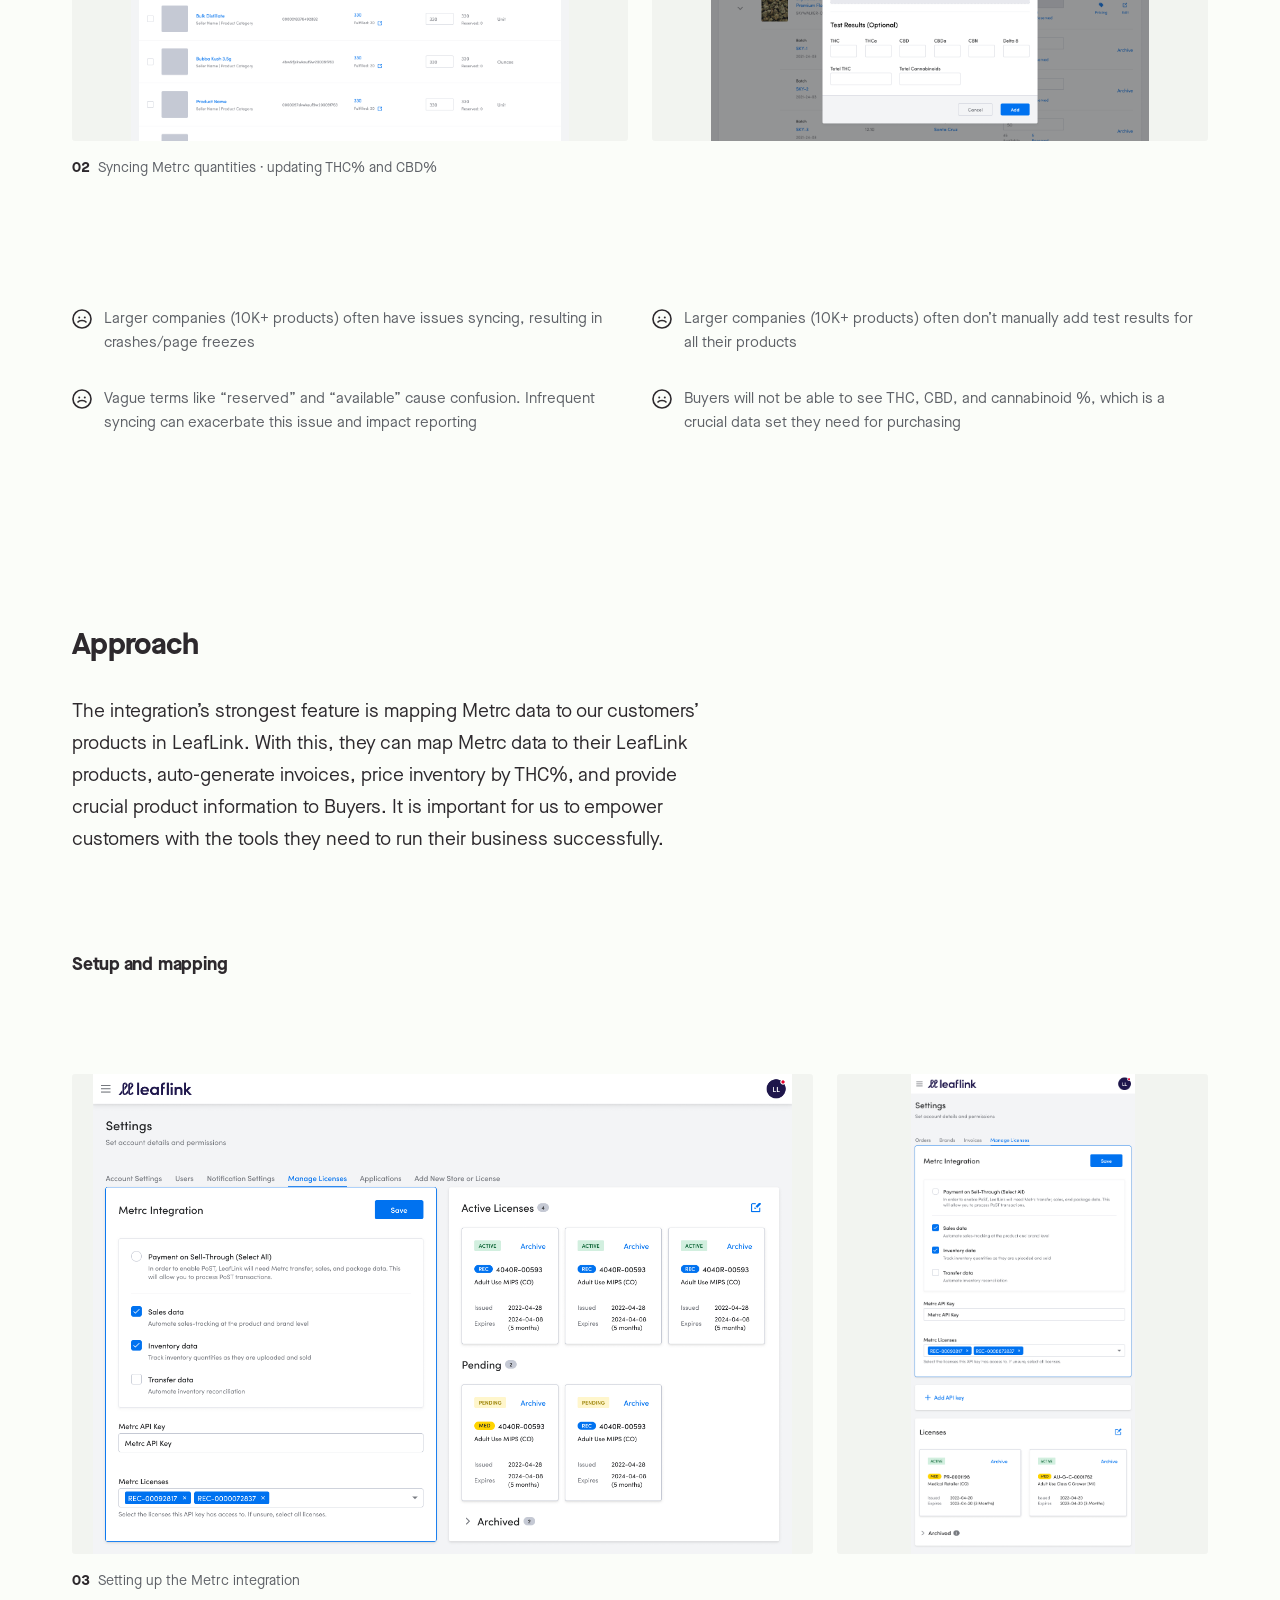
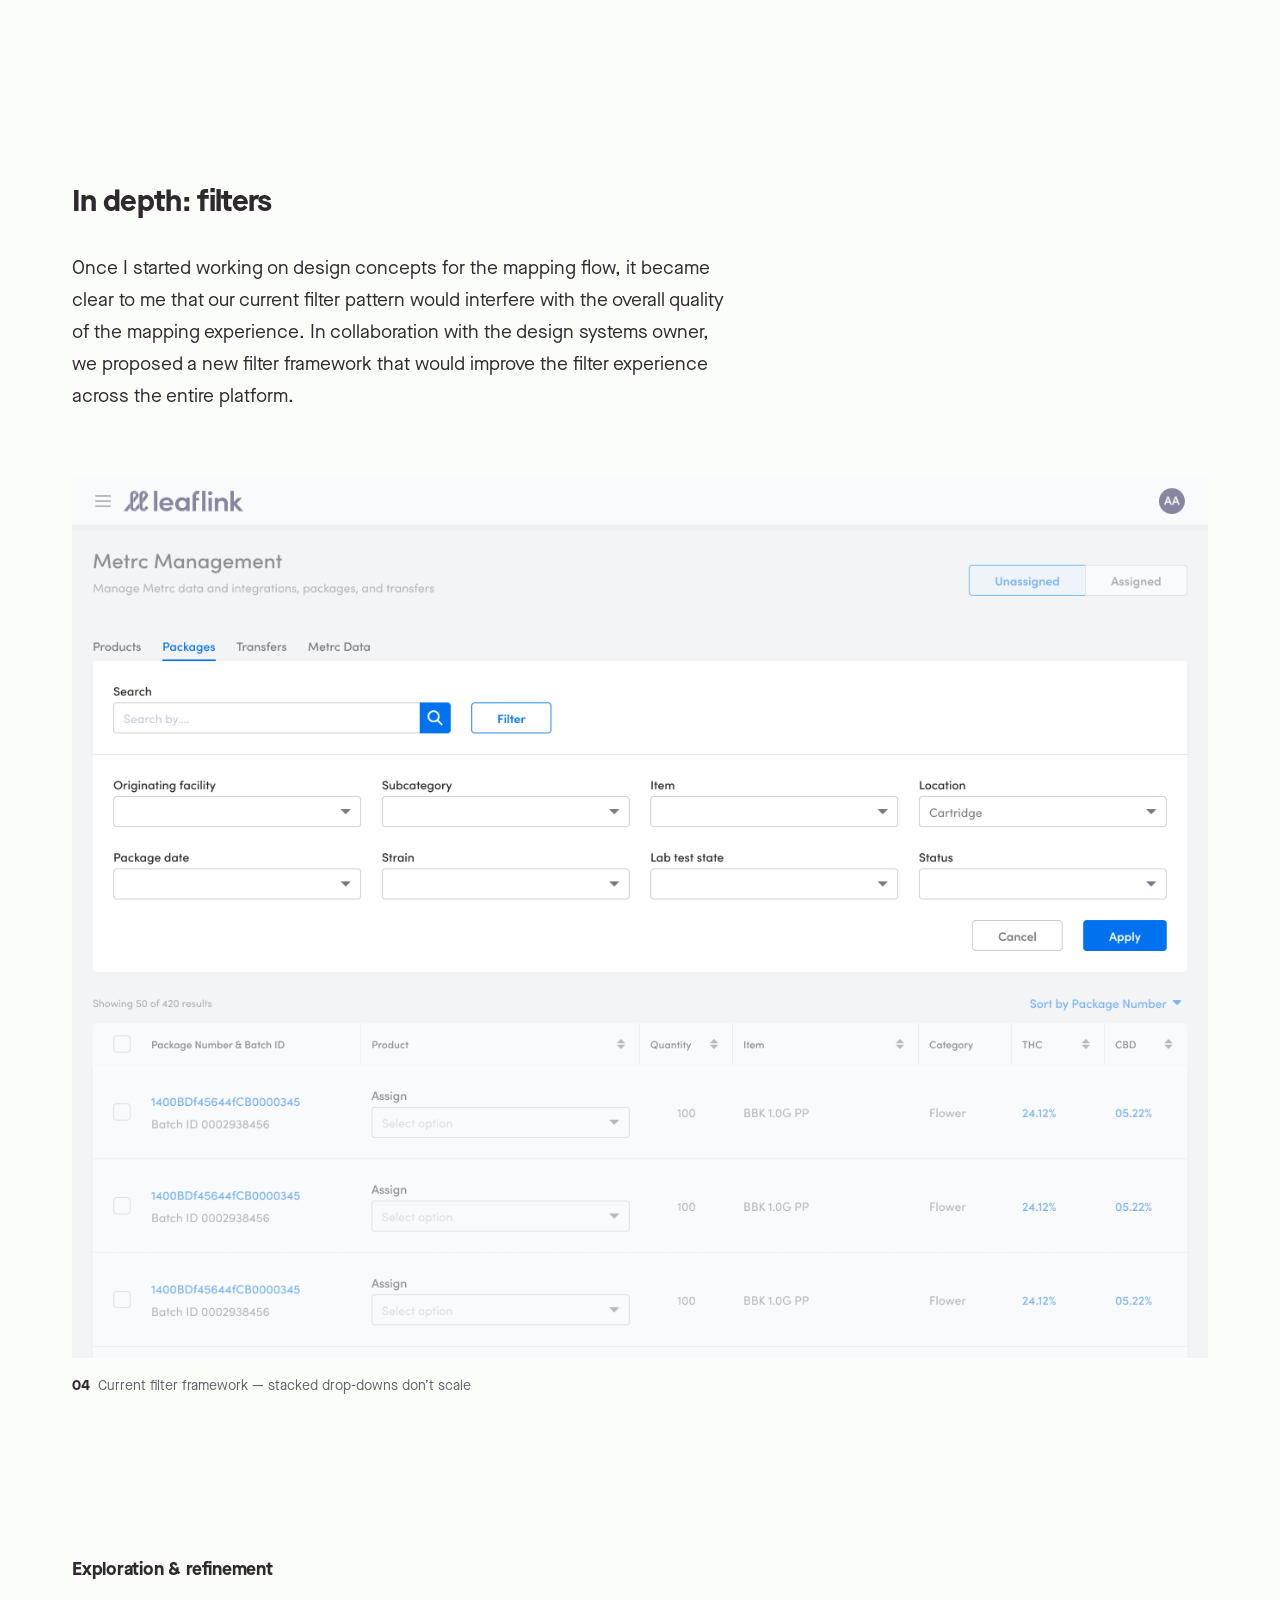
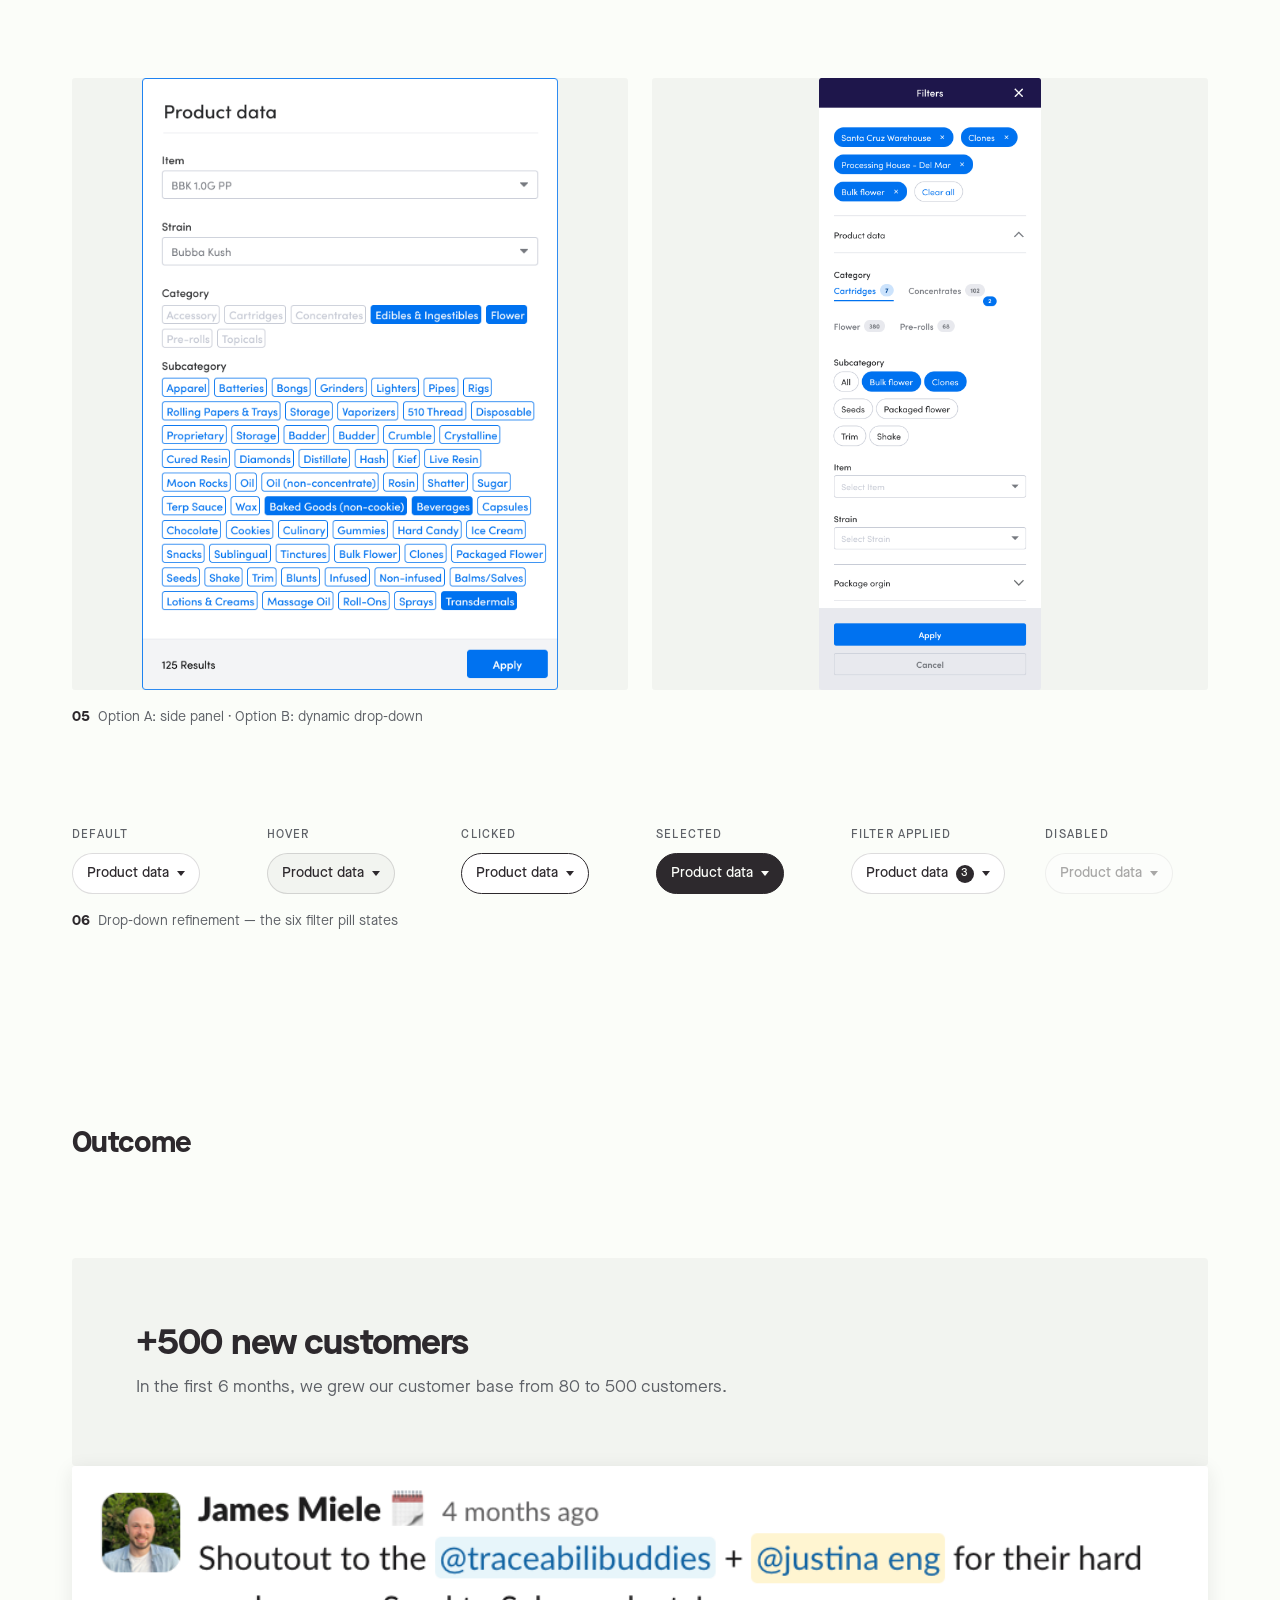
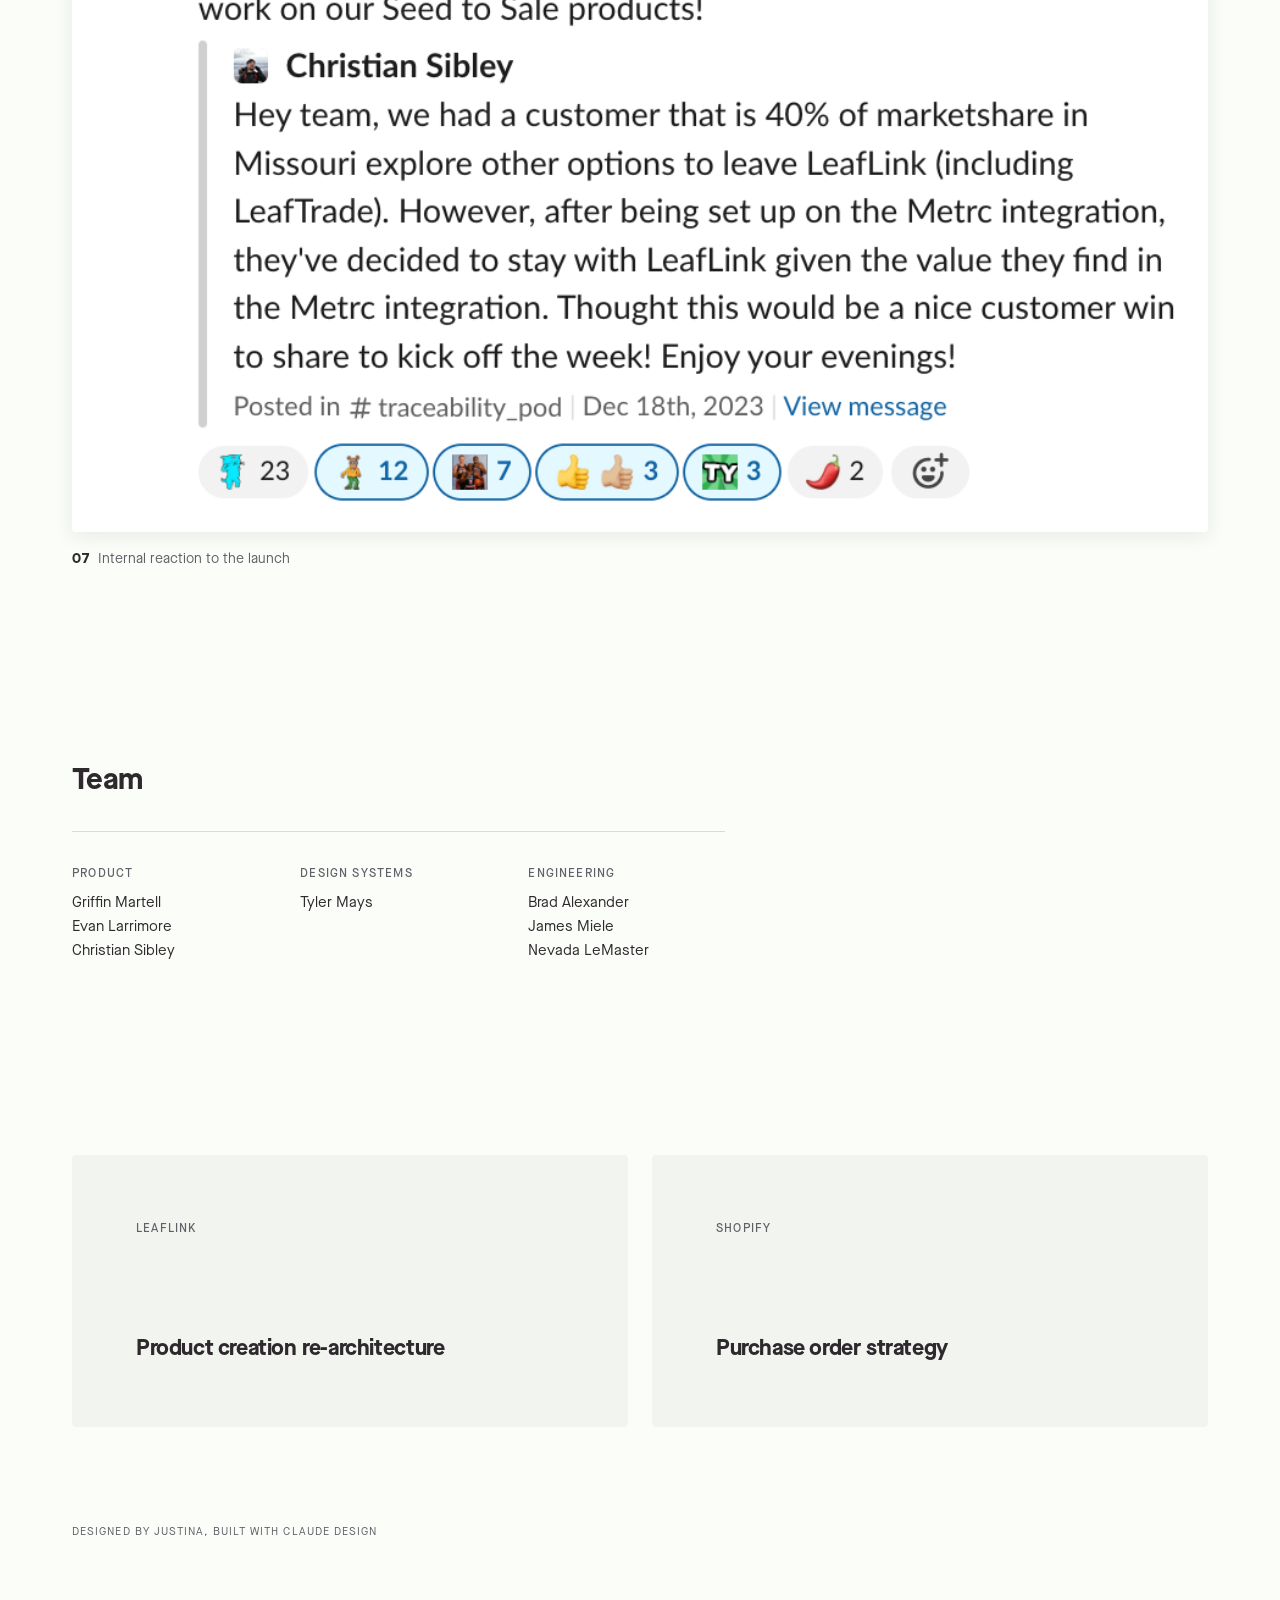
==== commit 9f1628d2: "sync project from claude.ai: résumé update, new case-study blocks, real images - Project versions of" ====
--- a/compliance-hub.html
+++ b/compliance-hub.html
@@ -20,16 +20,10 @@
 <nav class="nav" aria-label="Primary">
   <div class="nav__inner">
     <a class="nav__home" href="index.html">Home</a>
-    <div class="nav__end">
-      <div class="nav__right">
-        <a href="index.html#work">Work</a>
-        <a href="index.html#contact">Contact</a>
-        <a href="resume.html">Résumé</a>
-      </div>
-      <div class="nav__arrows">
-        <a href="shopify.html" aria-label="Previous project">&larr;</a>
-        <a href="product-creation.html" aria-label="Next project">&rarr;</a>
-      </div>
+    <div class="nav__right">
+      <a href="index.html#work">Work</a>
+      <a href="index.html#contact">Contact</a>
+      <a href="resume.html">Résumé</a>
     </div>
   </div>
 </nav>
@@ -62,7 +56,7 @@
       <p>LeafLink has limited Metrc integration capabilities, like syncing inventory amounts, but the current state is still very manual and inefficient.</p>
     </div>
     <figure class="frame">
-      <div class="shot shot--contain ph" data-ph="articles-strip.png" style="--ar:2760/560;background-image:url('assets/compliance/articles-strip.png')" role="img" aria-label="News coverage of seed-to-sale tracking failures"></div>
+      <div class="shot shot--contain" style="--ar:2760/560;background-image:url('assets/compliance/articles-strip.png')" role="img" aria-label="News coverage of seed-to-sale tracking failures"></div>
       <figcaption>Coverage of Metrc outages and recalls across five states</figcaption>
     </figure>
   </section>
--- a/case-study.css
+++ b/case-study.css
@@ -57,7 +57,7 @@
 /* sections inherit the parent columns, so children share its left rail */
 .chapter{display:grid;grid-template-columns:subgrid;grid-column:1/-1;row-gap:var(--bl-2)}
 .chapter>*{grid-column:1/span 7;min-width:0}
-.chapter>.frame,.chapter>figure.frame,.chapter>.bleed,.chapter>.flow{grid-column:1/-1}
+.chapter>.frame,.chapter>figure.frame,.chapter>.bleed,.chapter>.flow,.chapter>.aside{grid-column:1/-1}
 
 /* column spans — same names as before, now grid roles instead of centered boxes */
 .measure{grid-column:1/span 7;min-width:0}
@@ -80,13 +80,14 @@
 .nav__inner{display:flex;align-items:center;justify-content:space-between;max-width:var(--grid-max);margin-inline:auto;padding:var(--bl-1) var(--pad)}
 .nav__home{position:relative;font-size:16px;font-weight:700}
 .nav__home::after{content:"";position:absolute;left:0;right:0;bottom:-6px;border-bottom:1px dashed var(--ink)}
-.nav__arrows{display:flex;gap:16px;font-size:18px;color:var(--muted)}
-.nav__arrows a:hover{color:var(--ink)}
+.nav__right{display:flex;gap:20px;font-size:14px;color:var(--muted)}
+.nav__right a{position:relative;padding-bottom:4px}
+.nav__right a:hover::after{content:"";position:absolute;inset:auto 0 -2px 0;border-bottom:1px dashed var(--ink)}
 
 /* ══ opening ══ */
 .lede{padding-block:var(--bl-5) 0}
 body>article>.lede{margin-top:0}
-.lede__title{margin:0 0 var(--bl-1);font-size:clamp(30px,3.6vw,42px);line-height:clamp(38px,4.2vw,48px);font-weight:700;letter-spacing:-.028em;text-wrap:pretty}
+.lede__title{margin:0 0 var(--bl-1);font-size:clamp(30px,3.6vw,42px);line-height:clamp(40px,4.7vw,56px);font-weight:400;letter-spacing:-.028em;text-wrap:pretty}
 .lede__sub{margin:0;font-size:19px;color:var(--muted)}
 .lede__title em{font-style:italic}
 
@@ -219,6 +220,7 @@
 
 /* ══ personas ══ */
 .personas{display:grid;grid-template-columns:repeat(auto-fit,minmax(240px,1fr));gap:var(--gut);margin-top:var(--bl-2)}
+.chapter>.personas{grid-column:1/-1}
 .persona{display:flex;flex-direction:column;gap:14px;padding:var(--bl-1);background:var(--mat);border-radius:4px}
 .persona__portrait{width:96px;aspect-ratio:630/720;background:center/contain no-repeat}
 .persona__name{margin:0;font-size:18px;font-weight:700;letter-spacing:-.014em}
@@ -269,10 +271,30 @@
 .themes h3{margin:0 0 8px;font-size:17px;font-weight:700;line-height:1.3;letter-spacing:-.014em}
 .themes p{margin:0;line-height:1.6842}
 
+/* ══ template blocks ══ */
+/* detail: a cropped component centered on a mat, replaces callout-heavy comps */
+.detail{display:flex;align-items:center;justify-content:center;aspect-ratio:var(--ar,16/9);padding:clamp(24px,6%,80px);background:var(--mat);border-radius:3px}
+.detail>*{width:100%;max-width:var(--inner,640px)}
+/* devices: phone screens in a row on a mat; wraps to 2-up on small screens */
+.devices{display:grid;grid-template-columns:repeat(var(--n,3),minmax(0,1fr));gap:var(--gut);padding:clamp(24px,5%,64px);background:var(--mat);border-radius:3px}
+.devices>*{aspect-ratio:var(--ar,390/844);border-radius:12px;box-shadow:var(--shadow)}
+/* aside: prose on cols 1–4, figure on cols 5–12 */
+.aside{display:grid;grid-template-columns:subgrid;grid-column:1/-1;align-items:start;row-gap:var(--bl-1)}
+.aside__text{grid-column:1/span 4}
+.aside__text h3{margin:0 0 8px;font-size:17px;font-weight:700;line-height:1.3;letter-spacing:-.014em}
+.aside__text p{font-size:15px;line-height:1.6;color:var(--muted)}
+.aside>figure{grid-column:5/-1}
+.aside--flip .aside__text{grid-column:9/-1;grid-row:1}
+.aside--flip>figure{grid-column:1/span 8;grid-row:1}
+/* scroll: wide diagrams keep legible type on phones by scrolling sideways */
+.scroll{overflow-x:auto;-webkit-overflow-scrolling:touch}
+.scroll>*{min-width:var(--min,720px)}
+
 /* ══ responsive: the grid narrows, then collapses ══ */
 @media (max-width:1080px){
   :root{--grid-max:100%;--pad:32px}
   .chapter>*,.measure,.chapter.measure>*{grid-column:1/span 8}
+  .chapter>.aside{grid-column:1/-1}
   .pullquote{grid-column:1/span 10}
   .flow{grid-template-columns:repeat(3,minmax(0,1fr));grid-template-rows:auto auto auto auto auto auto}
   .flow__stage img{width:64px;height:64px}
@@ -280,38 +302,14 @@
 @media (max-width:900px){
   .flow{grid-template-columns:repeat(2,minmax(0,1fr));grid-template-rows:repeat(9,auto)}
   .chapter>*,.measure,.chapter.measure>*,.pullquote{grid-column:1/-1}
+  .chapter>.aside{grid-column:1/-1}
 }@media (max-width:720px){
   :root{--pad:24px;--bl-5:128px;--bl-4:96px;--bl-3:64px}
   body{font-size:18px;line-height:1.6667}
   .meta{grid-template-columns:minmax(0,1fr);gap:var(--bl-1)}
   .figrow--2,.figrow--3,.figrow--4,.figrow--split{grid-template-columns:minmax(0,1fr)}
   figcaption{white-space:normal}
+  .devices{grid-template-columns:repeat(2,minmax(0,1fr))}
+  .aside__text,.aside>figure,.aside--flip .aside__text,.aside--flip>figure{grid-column:1/-1;grid-row:auto}
 }
 @media (max-width:560px){.flow{grid-template-columns:minmax(0,1fr);grid-template-rows:repeat(15,auto)}}
-
-/* ══ missing-asset placeholder ══
-   Mark any image block whose file is not in the repo yet:
-     class="… ph"  data-ph="filename.png"
-   The element keeps its own sizing (--ar, aspect-ratio, width) and its
-   original background-image url stays in the style attribute, so dropping
-   the real file into assets/ and deleting the `ph` class and the `data-ph`
-   attribute restores it. Nothing else changes. */
-.ph{background-image:none!important;background-color:var(--mat);border:1px dashed rgba(45,41,45,.3);border-radius:3px;box-shadow:none;display:flex;align-items:center;justify-content:center;padding:8px;overflow:hidden}
-.ph::after{content:attr(data-ph);font-family:ui-monospace,SFMono-Regular,Menlo,monospace;font-size:12px;line-height:1.35;color:var(--muted);text-align:center;word-break:break-word}
-.persona__portrait.ph::after{font-size:10px}
-
-/* ══ global nav on case studies ══
-   Case studies carry the same site-wide links as the home and resume pages;
-   the prev/next arrows sit beside them rather than replacing them. */
-.nav__end{display:flex;align-items:center;gap:clamp(16px,2.5vw,32px)}
-.nav__right{display:flex;gap:20px;font-size:14px;color:var(--muted)}
-.nav__right a{position:relative;padding-bottom:4px}
-.nav__right a:hover::after{content:"";position:absolute;inset:auto 0 -2px 0;border-bottom:1px dashed var(--ink)}
-@media (max-width:720px){
-  .nav__right{gap:14px;font-size:13px}
-  .nav__end{gap:14px}
-  /* the prev/next arrows drop out — the Up next cards at the foot of every
-     case study already carry that move, and the four links need the width */
-  .nav__arrows{display:none}
-}
-@media (max-width:400px){.nav__right{gap:11px;font-size:12px}}
